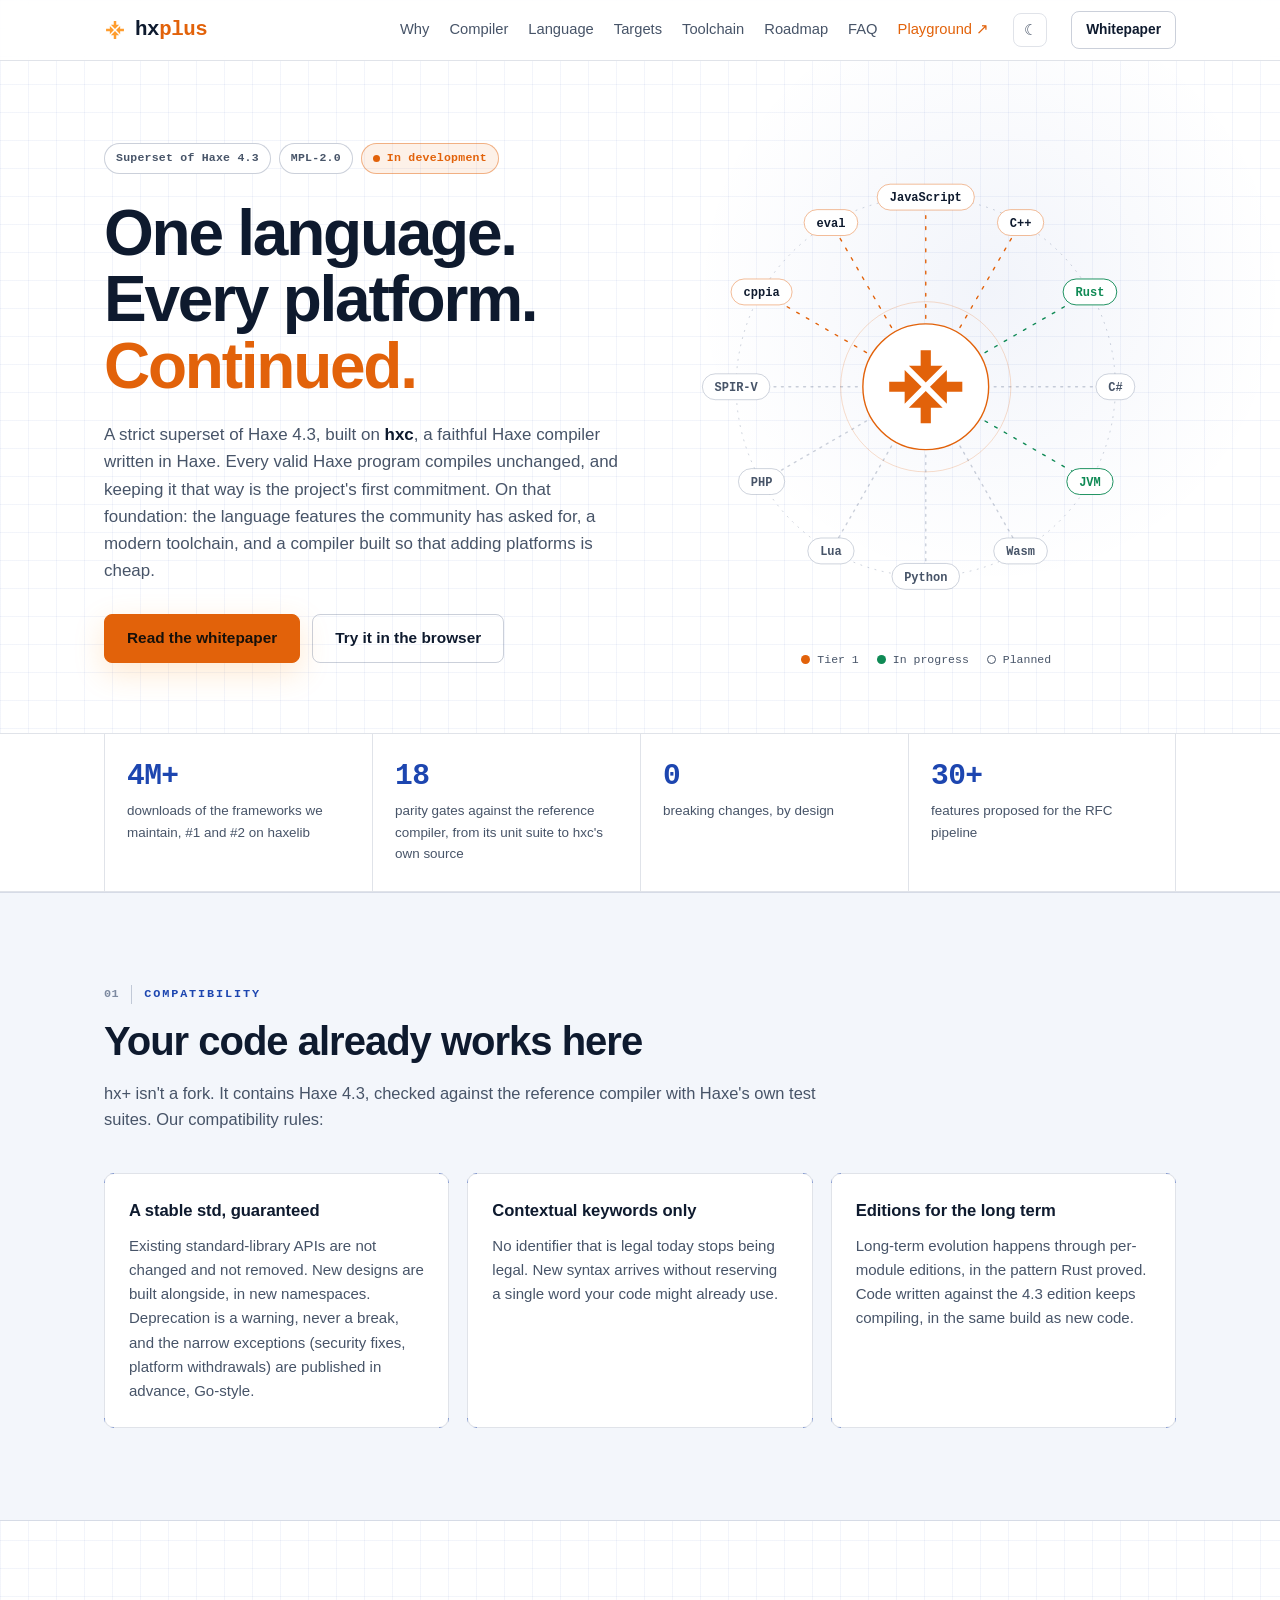
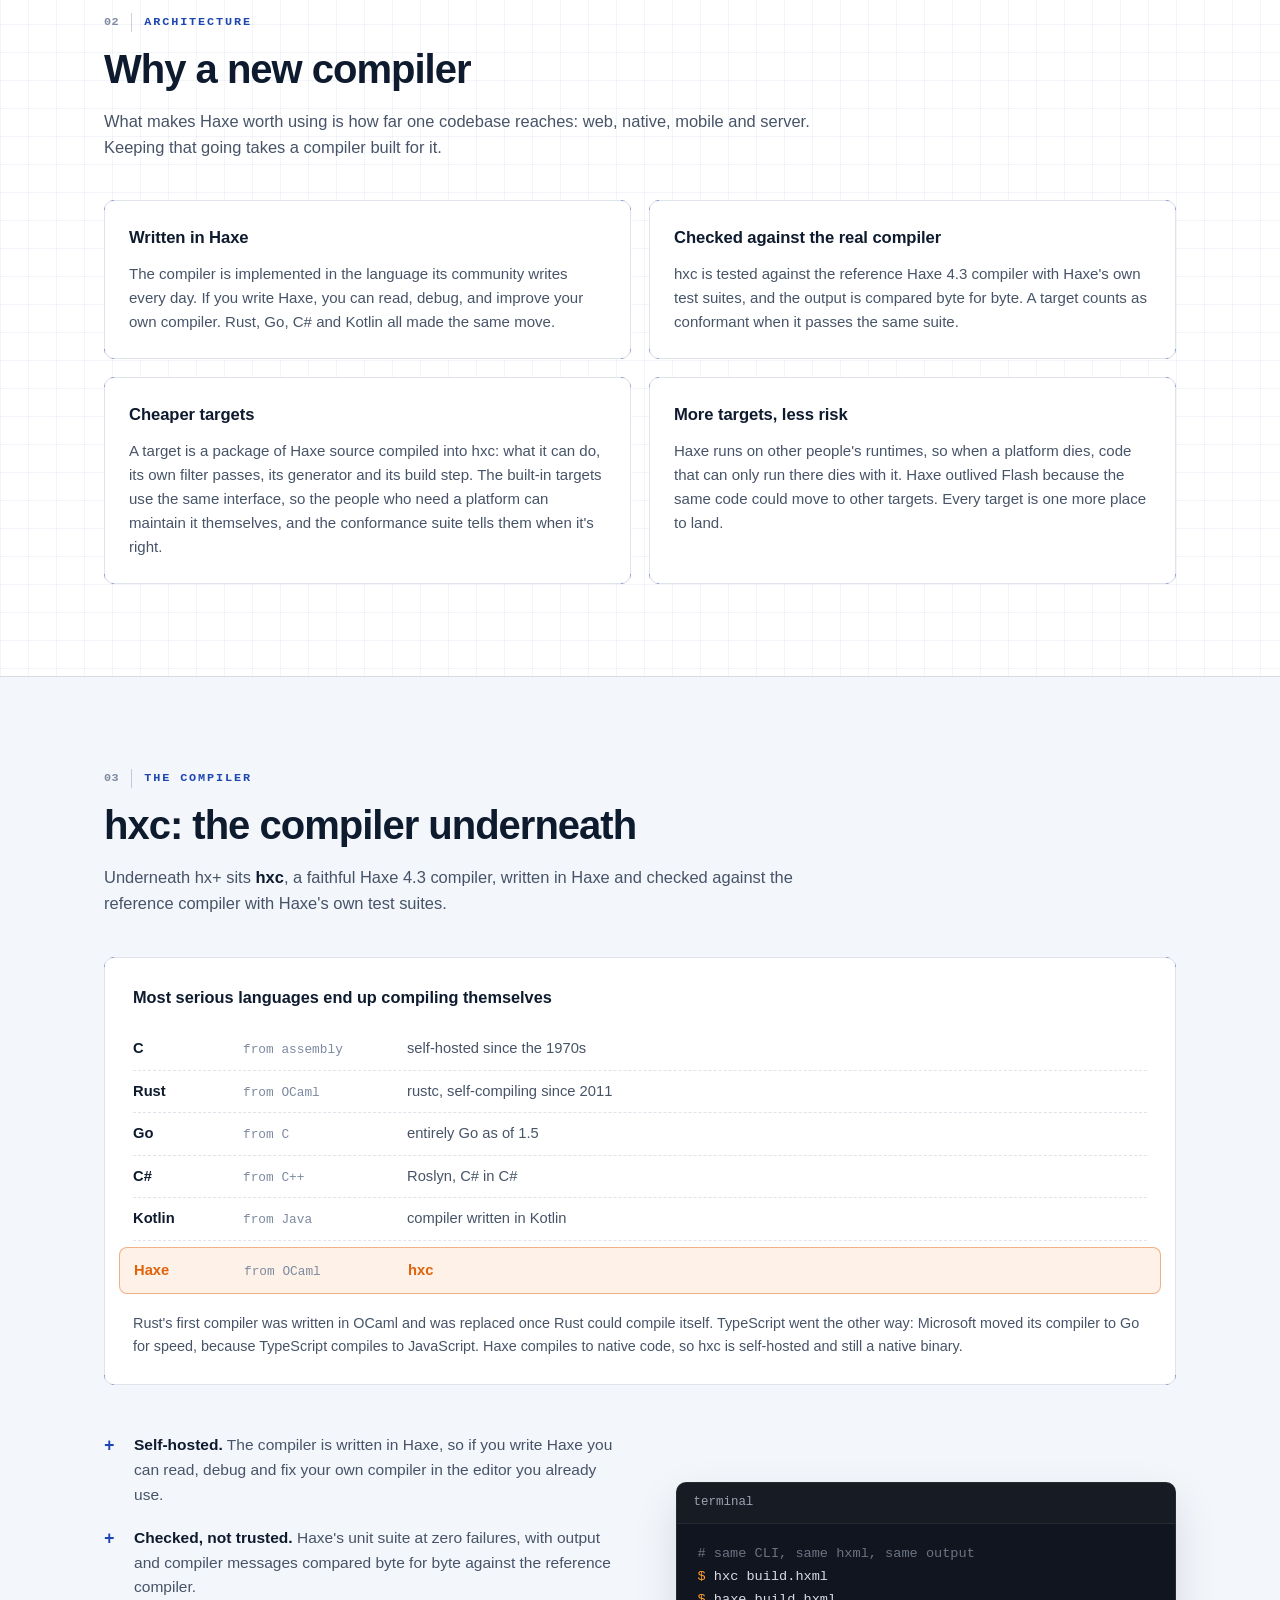
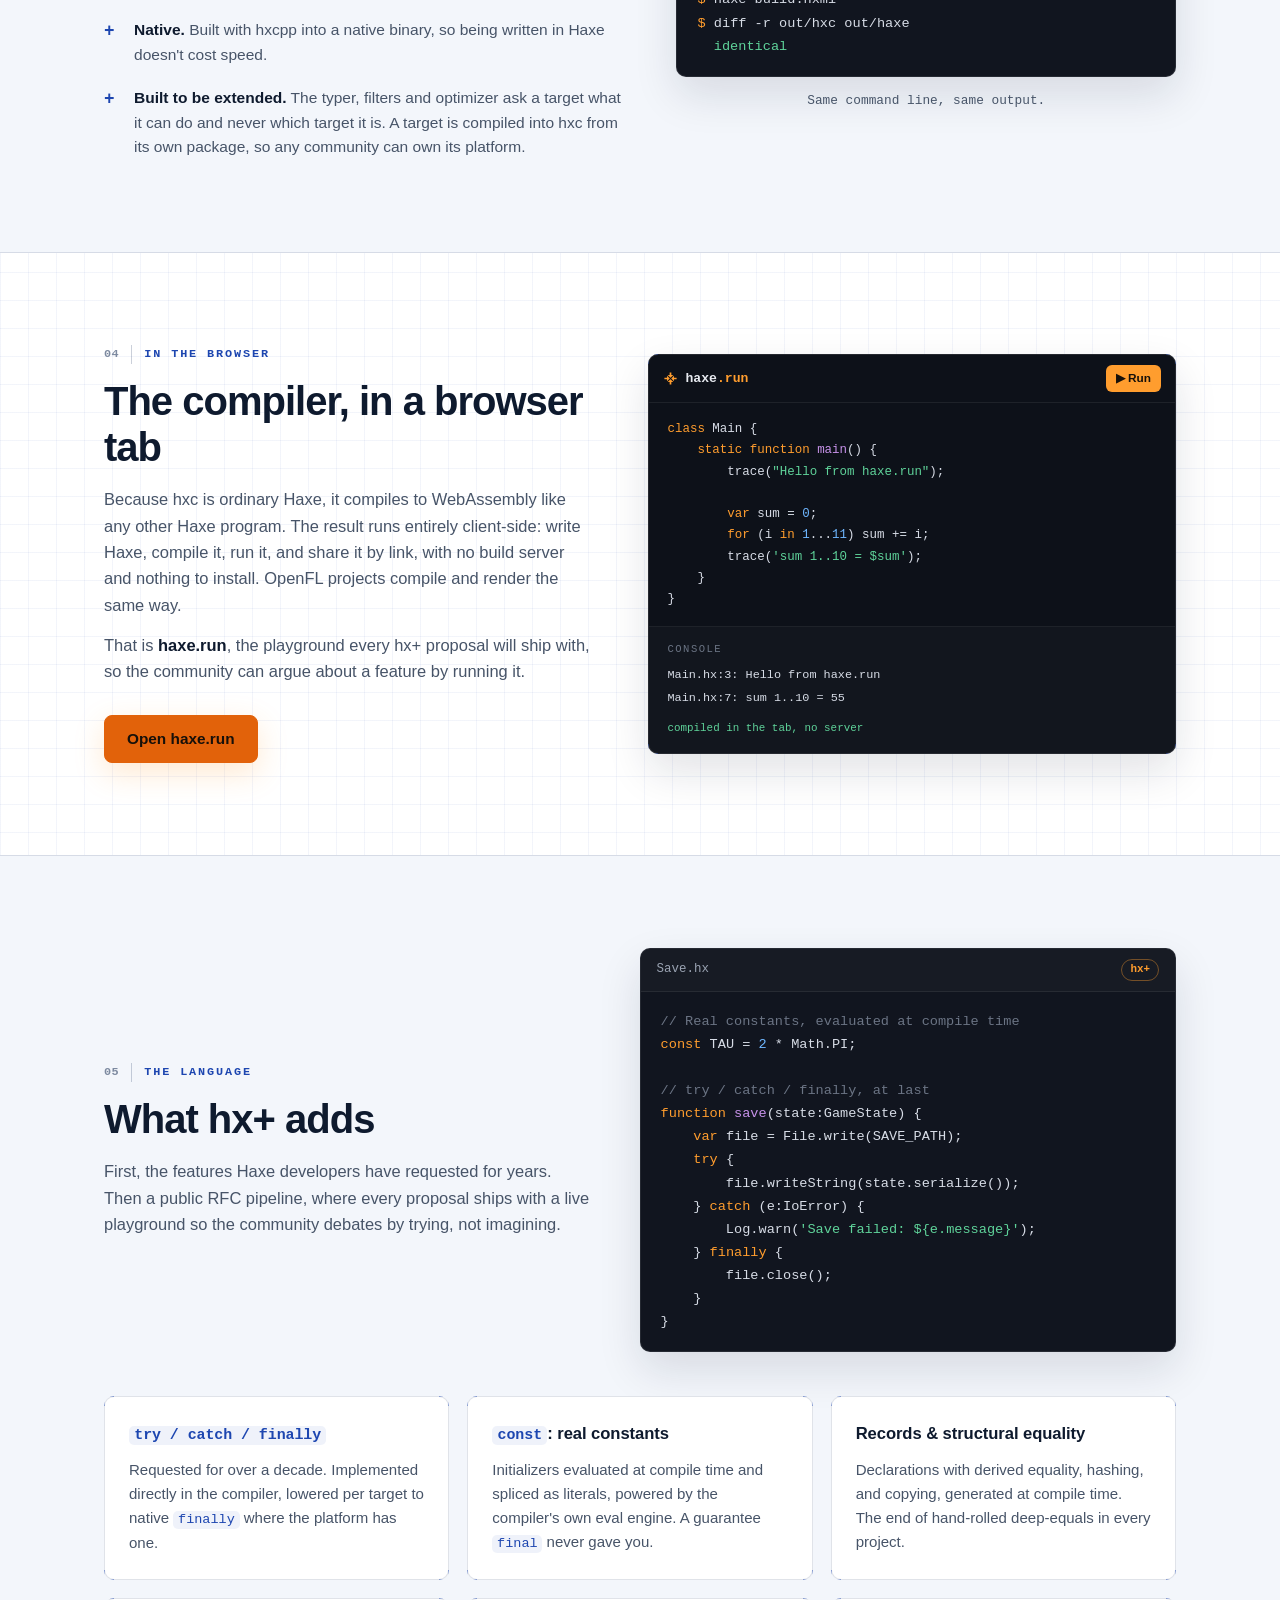
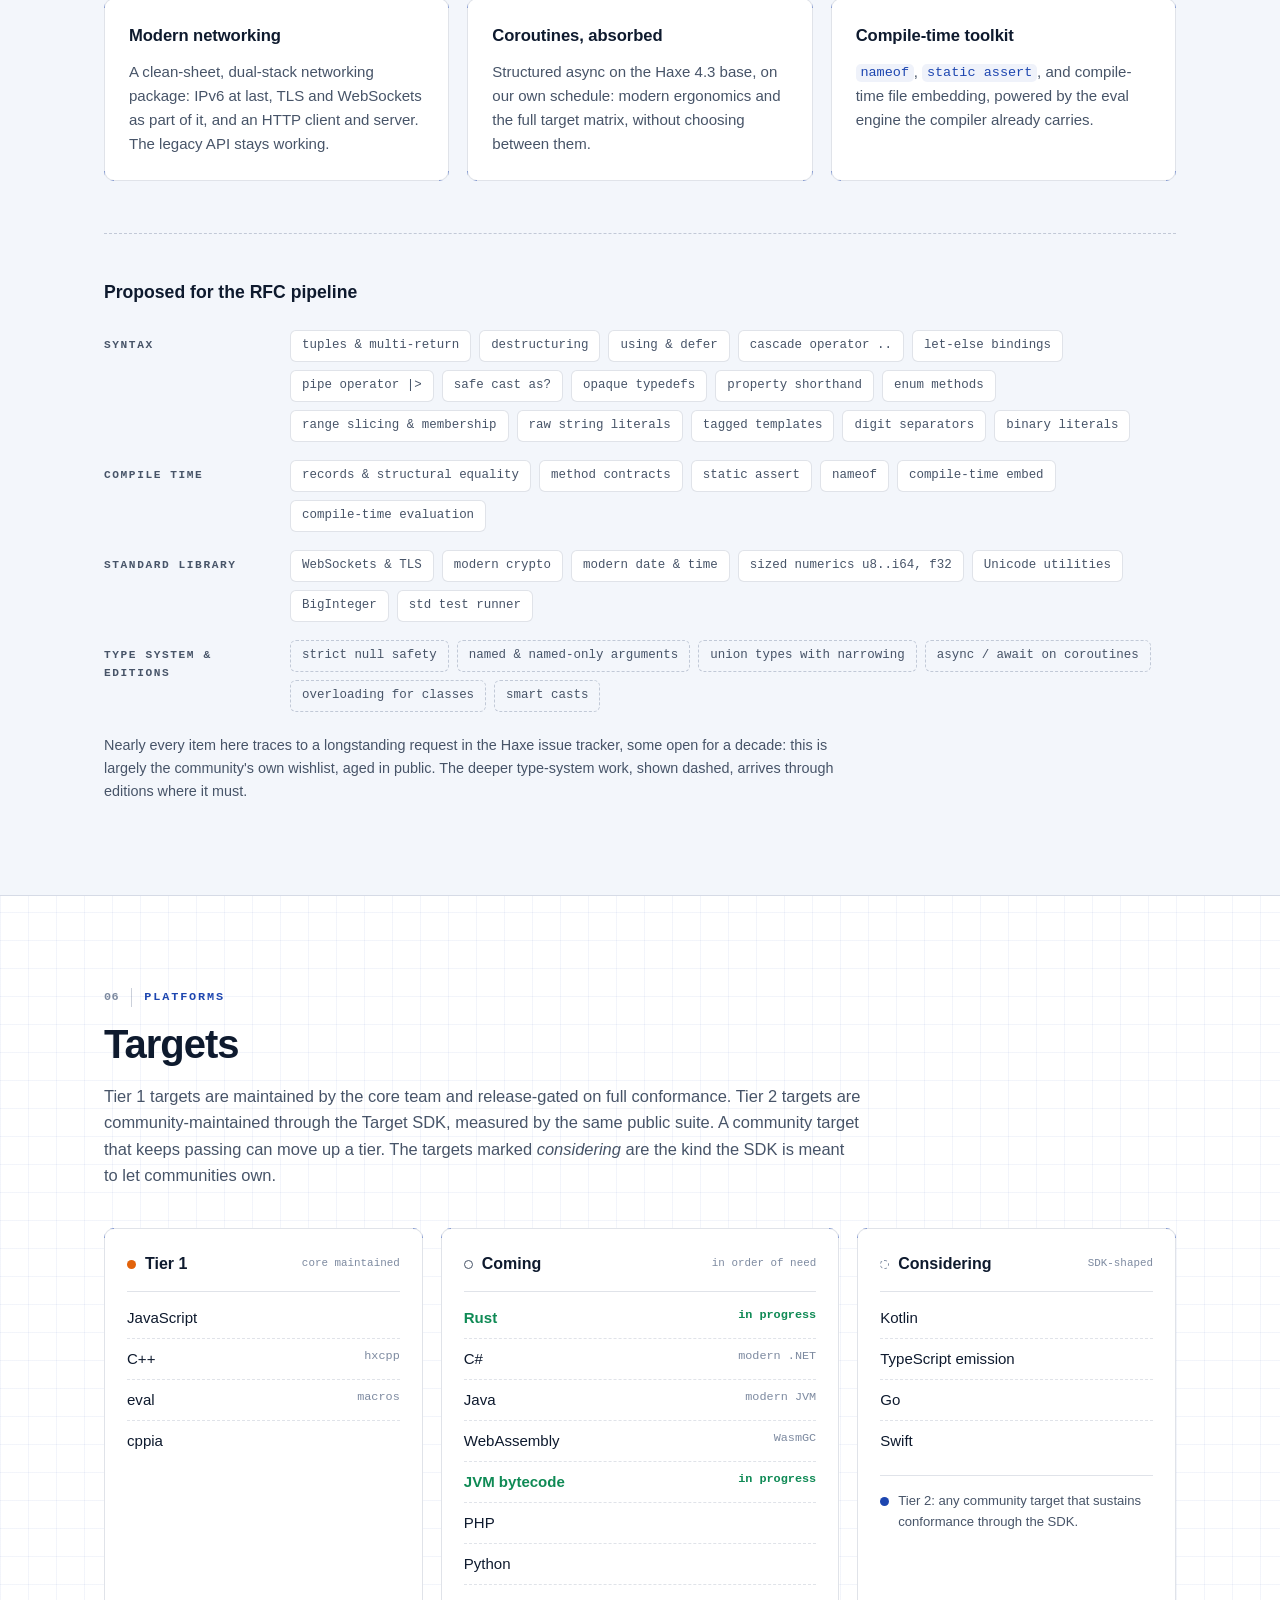
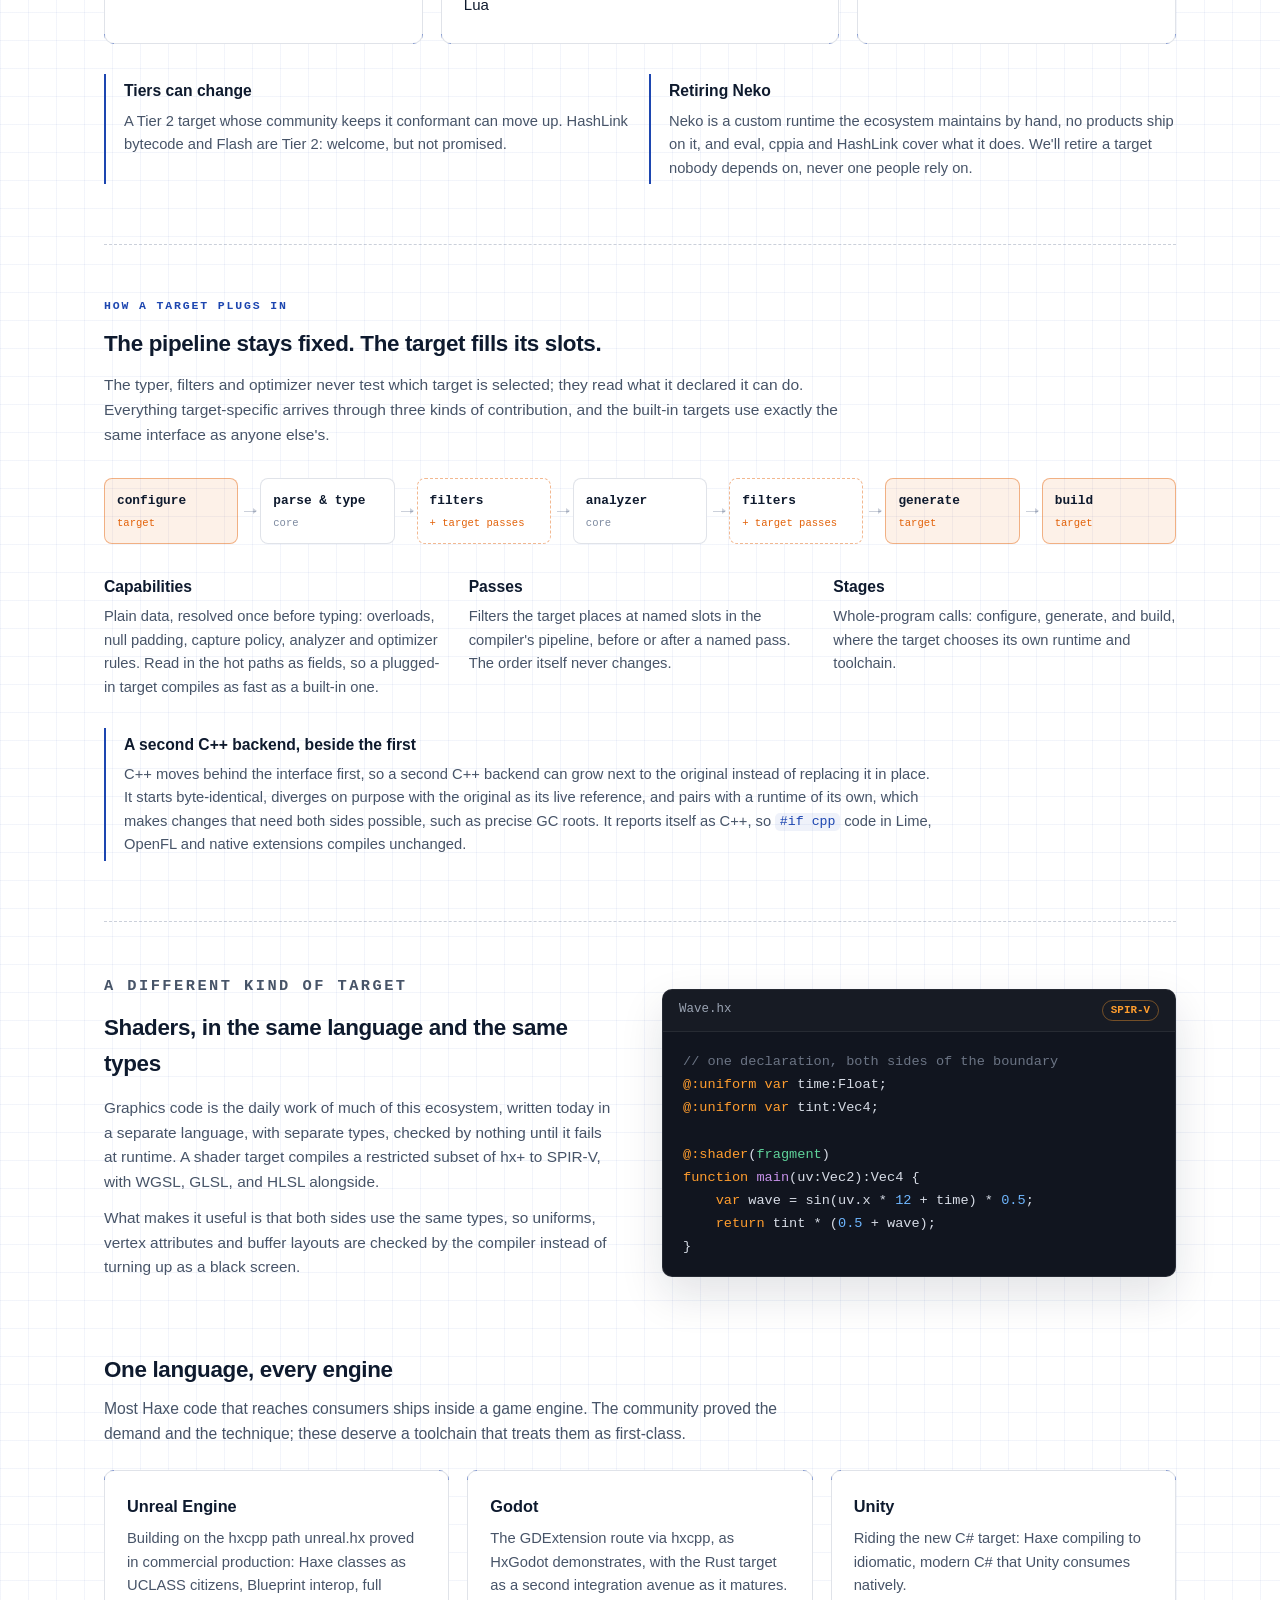
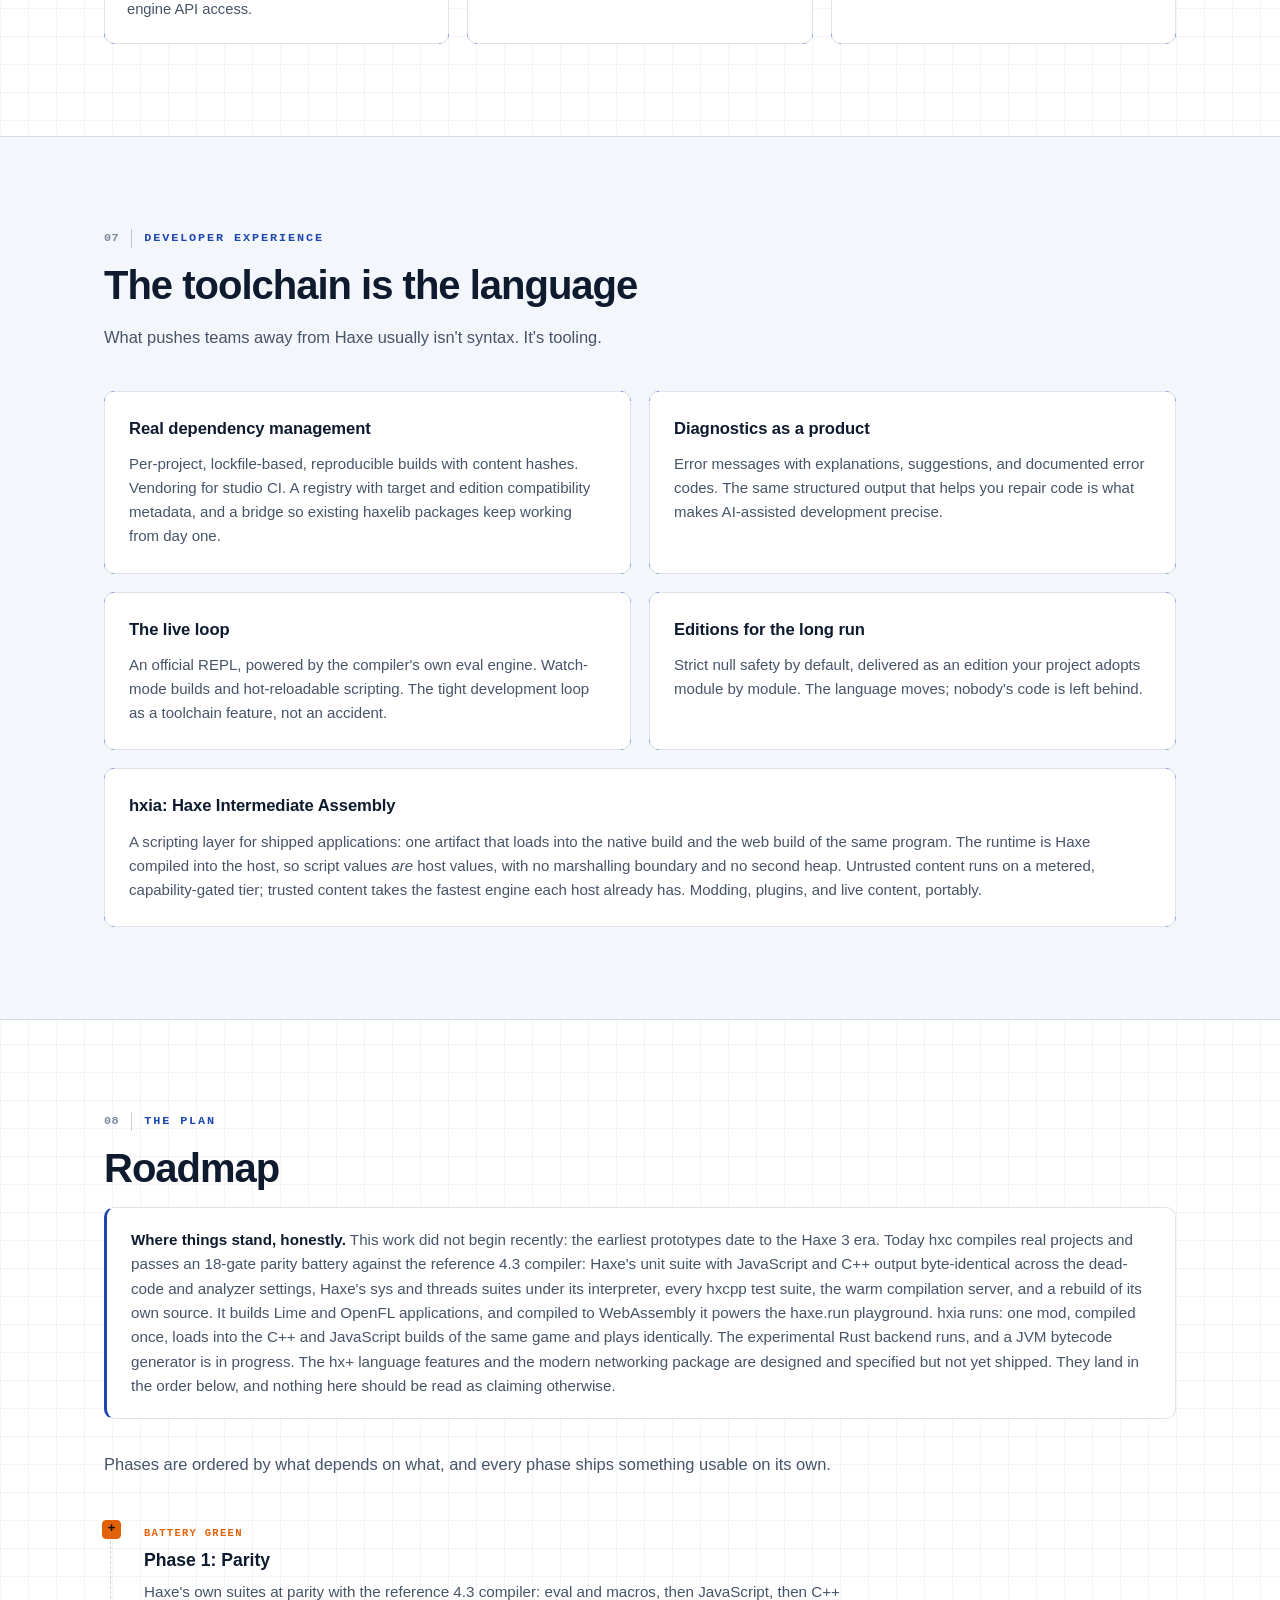
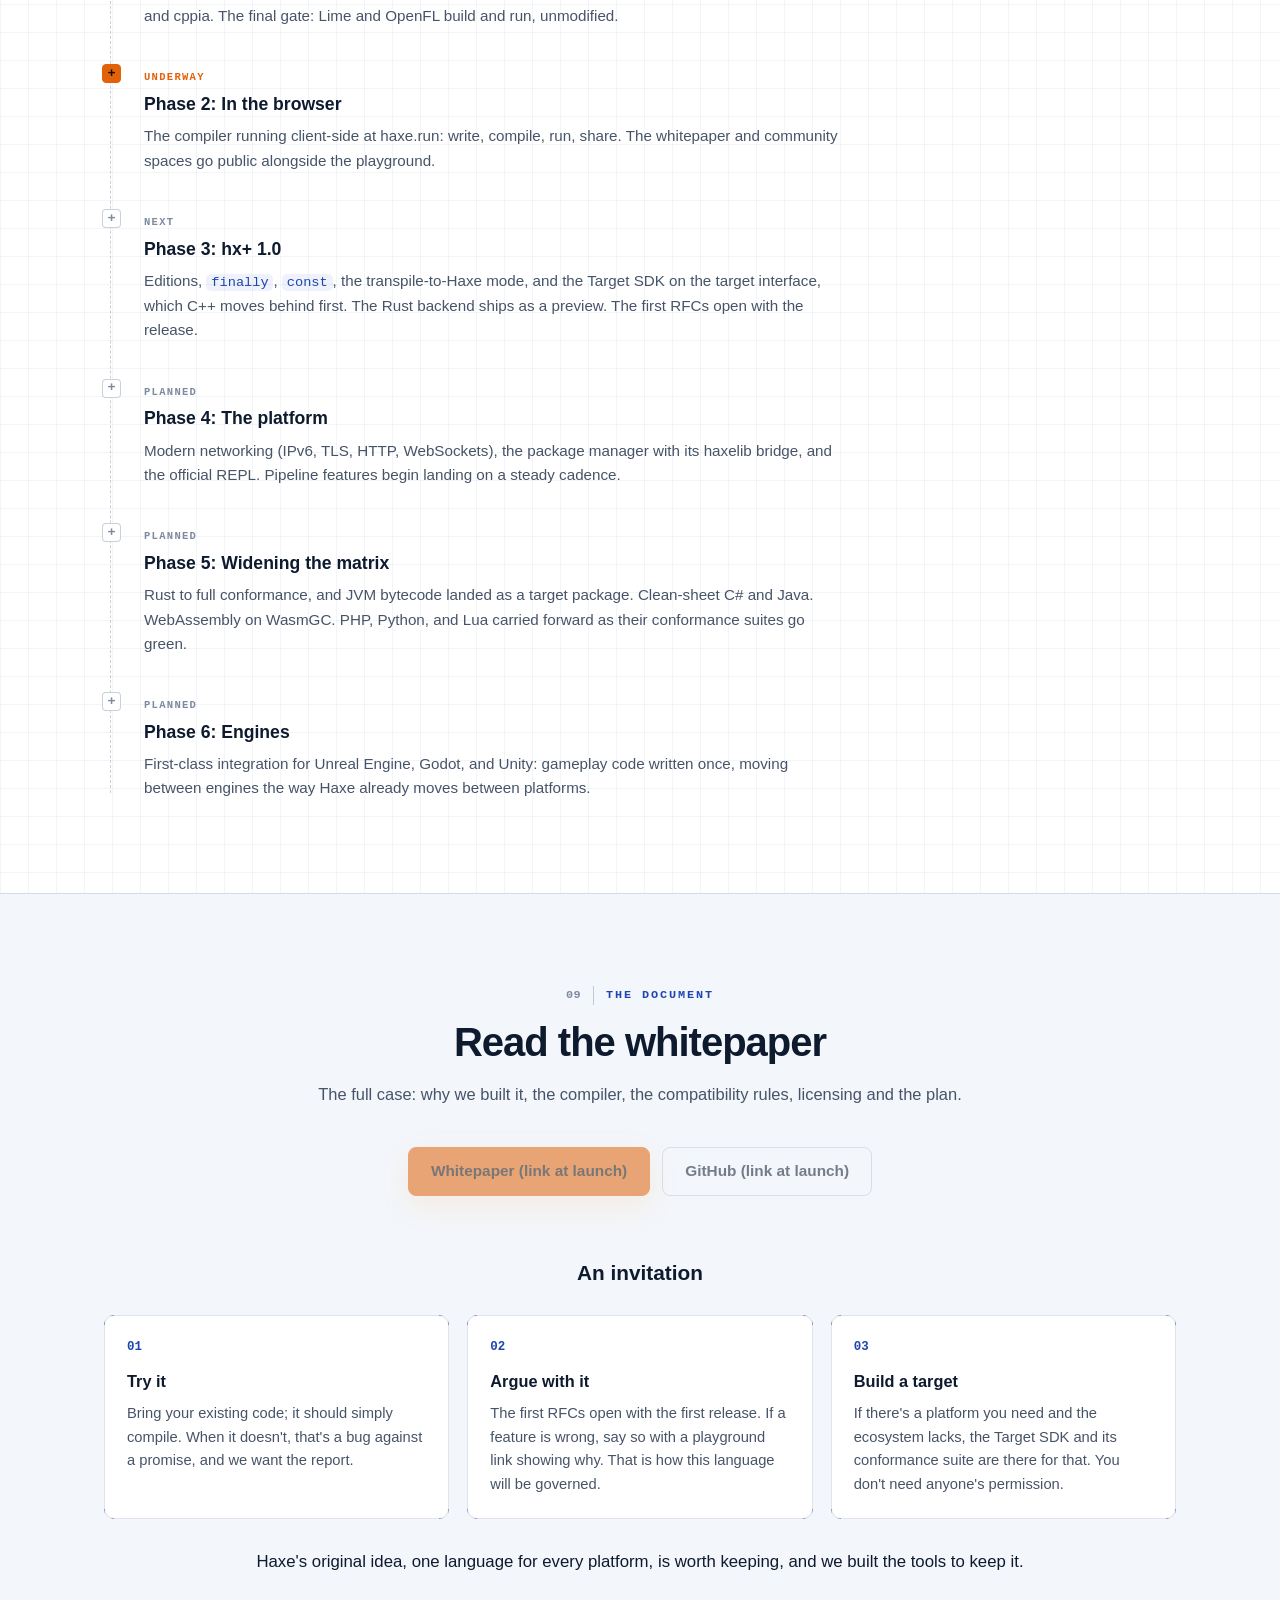
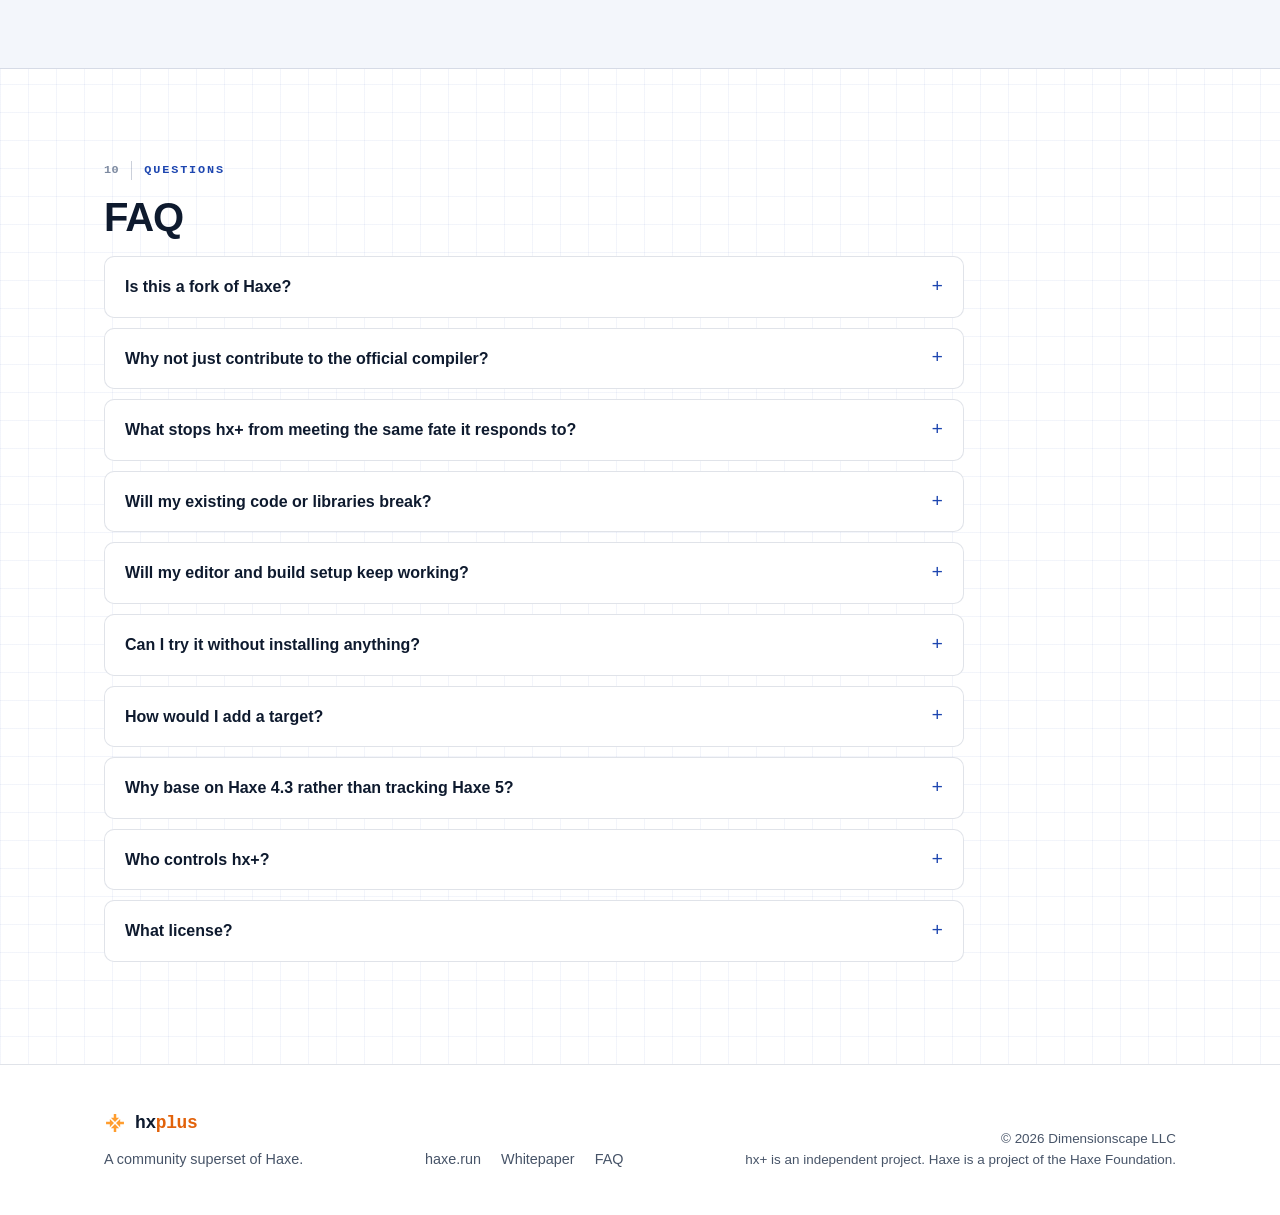
==== index.html @ f993a29a "hx+ site Static site for hxplus.org, published with GitHub Pages. Working files live in _dev/, which" ====
<!DOCTYPE html>
<html lang="en">
<head>
<meta charset="utf-8">
<meta name="viewport" content="width=device-width, initial-scale=1">
<title>hx+ | A community superset of Haxe</title>
<meta name="description" content="hx+ is a strict superset of Haxe 4.3, built on hxc, a compiler written in Haxe itself. One language, every platform, continued.">
<link rel="canonical" href="https://hxplus.org/">

<!-- Social preview -->
<meta property="og:type" content="website">
<meta property="og:site_name" content="hx+">
<meta property="og:title" content="hx+ | A community superset of Haxe">
<meta property="og:description" content="A strict superset of Haxe 4.3, built on hxc, a compiler written in Haxe itself. Your code compiles unchanged. One language, every platform, continued.">
<meta property="og:url" content="https://hxplus.org/">
<meta property="og:image" content="https://hxplus.org/assets/og-image.png">
<meta property="og:image:width" content="1200">
<meta property="og:image:height" content="630">
<meta name="twitter:card" content="summary_large_image">
<meta name="twitter:title" content="hx+ | A community superset of Haxe">
<meta name="twitter:description" content="A strict superset of Haxe 4.3, built on hxc, a compiler written in Haxe itself. Your code compiles unchanged.">
<meta name="twitter:image" content="https://hxplus.org/assets/og-image.png">
<meta name="theme-color" content="#0b0e14">

<link rel="icon" href="assets/favicon.svg" type="image/svg+xml">
<link rel="apple-touch-icon" href="assets/favicon.svg">
<link rel="stylesheet" href="assets/style.css">

<!-- Apply the saved theme before first paint, so light-mode visitors never see a dark flash. -->
<script>
try {
  var t = localStorage.getItem('hxplus-theme');
  if (t !== 'light' && t !== 'dark') t = matchMedia('(prefers-color-scheme: light)').matches ? 'light' : 'dark';
  document.documentElement.setAttribute('data-theme', t);
} catch (e) {}
</script>
</head>
<body>

<a class="skip-link" href="#top">Skip to content</a>

<header class="site-header">
  <div class="container header-inner">
    <a class="brand" href="#top"><img class="logo" src="assets/logo.svg" alt="">hx<span class="plus">plus</span></a>
    <nav class="site-nav" id="siteNav">
      <a href="#why">Why</a>
      <a href="#compiler">Compiler</a>
      <a href="#language">Language</a>
      <a href="#targets">Targets</a>
      <a href="#toolchain">Toolchain</a>
      <a href="#roadmap">Roadmap</a>
      <a href="#faq">FAQ</a>
      <a class="nav-out" href="https://haxe.run">Playground <span aria-hidden="true">&#8599;</span></a>
    </nav>
    <button class="theme-toggle" id="themeToggle" aria-label="Toggle theme"><span class="tt-sun">&#9728;</span><span class="tt-moon">&#9790;</span></button>
    <a class="btn btn-small" href="#whitepaper">Whitepaper</a>
    <button class="nav-toggle" id="navToggle" aria-label="Menu" aria-expanded="false" aria-controls="siteNav">
      <span></span><span></span><span></span>
    </button>
    <noscript><style>.site-nav{display:flex !important;position:static;flex-direction:row;flex-wrap:wrap;background:none;border:none;padding:0;margin-left:auto}.nav-toggle,.theme-toggle{display:none !important}.site-nav a{border:none;padding:0;font-size:.92rem}</style></noscript>
  </div>
</header>

<main id="top">

  <!-- ============ HERO ============ -->
  <section class="hero">
    <div class="container hero-grid">
      <div class="hero-copy">
        <div class="badges">
          <span class="badge">Superset of Haxe 4.3</span>
          <span class="badge">MPL-2.0</span>
          <span class="badge badge-live"><span class="live-dot"></span>In development</span>
        </div>
        <h1>One language.<br>Every platform.<br><span class="accent">Continued.</span></h1>
        <p class="lede">
          A strict superset of Haxe 4.3, built on <strong>hxc</strong>, a faithful Haxe compiler written in Haxe.
          Every valid Haxe program compiles unchanged, and keeping it that way is the project's
          first commitment. On that foundation: the language features the community has asked for,
          a modern toolchain, and a compiler built so that adding platforms is cheap.
        </p>
        <div class="cta-row">
          <a class="btn btn-primary" href="#whitepaper">Read the whitepaper</a>
          <a class="btn btn-ghost" href="https://haxe.run">Try it in the browser</a>
        </div>
      </div>

      <div class="hero-visual">
        <svg class="orbit" viewBox="0 0 540 540" role="img" aria-labelledby="orbitTitle">
          <title id="orbitTitle">One hx+ source compiling to JavaScript, C++, Rust, C#, JVM, WebAssembly, Python, Lua, PHP, SPIR-V shaders, cppia and eval</title>
          <circle class="orbit-ring" cx="270" cy="270" r="205"/>
          <circle class="orbit-ring orbit-ring-inner" cx="270" cy="270" r="92"/>
          <g class="rays">
            <line class="ray ray-t1" style="--i:0" x1="270.0" y1="196.0" x2="270.0" y2="65.0"/>
            <line class="ray ray-t1" style="--i:1" x1="307.0" y1="205.9" x2="372.5" y2="92.5"/>
            <line class="ray ray-go" style="--i:2" x1="334.1" y1="233.0" x2="447.5" y2="167.5"/>
            <line class="ray ray-plan" style="--i:3" x1="344.0" y1="270.0" x2="475.0" y2="270.0"/>
            <line class="ray ray-go" style="--i:4" x1="334.1" y1="307.0" x2="447.5" y2="372.5"/>
            <line class="ray ray-plan" style="--i:5" x1="307.0" y1="334.1" x2="372.5" y2="447.5"/>
            <line class="ray ray-plan" style="--i:6" x1="270.0" y1="344.0" x2="270.0" y2="475.0"/>
            <line class="ray ray-plan" style="--i:7" x1="233.0" y1="334.1" x2="167.5" y2="447.5"/>
            <line class="ray ray-plan" style="--i:8" x1="205.9" y1="307.0" x2="92.5" y2="372.5"/>
            <line class="ray ray-plan" style="--i:9" x1="196.0" y1="270.0" x2="65.0" y2="270.0"/>
            <line class="ray ray-t1" style="--i:10" x1="205.9" y1="233.0" x2="92.5" y2="167.5"/>
            <line class="ray ray-t1" style="--i:11" x1="233.0" y1="205.9" x2="167.5" y2="92.5"/>
          </g>
          <g class="core" transform="translate(270 270)">
            <circle r="68"/>
            <g transform="scale(0.19) translate(-256 -256)">
              <polygon class="core-arm" points="227,48 285,48 285,136 352,136 256,232 160,136 227,136"/>
              <polygon class="core-arm" transform="rotate(90 256 256)" points="227,48 285,48 285,136 352,136 256,232 160,136 227,136"/>
              <polygon class="core-arm" transform="rotate(180 256 256)" points="227,48 285,48 285,136 352,136 256,232 160,136 227,136"/>
              <polygon class="core-arm" transform="rotate(270 256 256)" points="227,48 285,48 285,136 352,136 256,232 160,136 227,136"/>
            </g>
          </g>
          <g class="nodes">
            <g class="node node-t1" transform="translate(270.0 65.0)"><rect x="-52.5" y="-14" width="105" height="28" rx="14"/><text y="4.6">JavaScript</text></g>
            <g class="node node-t1" transform="translate(372.5 92.5)"><rect x="-25" y="-14" width="50" height="28" rx="14"/><text y="4.6">C++</text></g>
            <g class="node node-go" transform="translate(447.5 167.5)"><rect x="-29" y="-14" width="58" height="28" rx="14"/><text y="4.6">Rust</text></g>
            <g class="node node-plan" transform="translate(475.0 270.0)"><rect x="-21" y="-14" width="42" height="28" rx="14"/><text y="4.6">C#</text></g>
            <g class="node node-go" transform="translate(447.5 372.5)"><rect x="-25" y="-14" width="50" height="28" rx="14"/><text y="4.6">JVM</text></g>
            <g class="node node-plan" transform="translate(372.5 447.5)"><rect x="-29" y="-14" width="58" height="28" rx="14"/><text y="4.6">Wasm</text></g>
            <g class="node node-plan" transform="translate(270.0 475.0)"><rect x="-36.5" y="-14" width="73" height="28" rx="14"/><text y="4.6">Python</text></g>
            <g class="node node-plan" transform="translate(167.5 447.5)"><rect x="-25" y="-14" width="50" height="28" rx="14"/><text y="4.6">Lua</text></g>
            <g class="node node-plan" transform="translate(92.5 372.5)"><rect x="-25" y="-14" width="50" height="28" rx="14"/><text y="4.6">PHP</text></g>
            <g class="node node-plan" transform="translate(65.0 270.0)"><rect x="-36.5" y="-14" width="73" height="28" rx="14"/><text y="4.6">SPIR-V</text></g>
            <g class="node node-t1" transform="translate(92.5 167.5)"><rect x="-33" y="-14" width="66" height="28" rx="14"/><text y="4.6">cppia</text></g>
            <g class="node node-t1" transform="translate(167.5 92.5)"><rect x="-29" y="-14" width="58" height="28" rx="14"/><text y="4.6">eval</text></g>
          </g>
        </svg>
        <ul class="orbit-legend" aria-hidden="true">
          <li><span class="key key-t1"></span>Tier 1</li>
          <li><span class="key key-go"></span>In progress</li>
          <li><span class="key key-plan"></span>Planned</li>
        </ul>
      </div>
    </div>
  </section>

  <!-- ============ SPEC STRIP ============ -->
  <section class="spec">
    <div class="container spec-grid">
      <div class="spec-item"><span class="spec-num">4M+</span><span class="spec-label">downloads of the frameworks we maintain, #1 and #2 on haxelib</span></div>
      <div class="spec-item"><span class="spec-num">18</span><span class="spec-label">parity gates against the reference compiler, from its unit suite to hxc&#39;s own source</span></div>
      <div class="spec-item"><span class="spec-num">0</span><span class="spec-label">breaking changes, by design</span></div>
      <div class="spec-item"><span class="spec-num">30+</span><span class="spec-label">features proposed for the RFC pipeline</span></div>
    </div>
  </section>

  <!-- ============ PROMISE ============ -->
  <section class="section section-alt" id="promise">
    <div class="container">
      <p class="eyebrow"><span class="idx">01</span>Compatibility</p>
      <h2>Your code already works here</h2>
      <p class="section-lede">
        hx+ isn't a fork. It contains Haxe 4.3, checked against the reference compiler with Haxe's own test suites. Our compatibility rules:
      </p>
      <div class="cards cards-3">
        <div class="card ticks">
          <h3>A stable std, guaranteed</h3>
          <p>Existing standard-library APIs are not changed and not removed. New designs are built
          alongside, in new namespaces. Deprecation is a warning, never a break, and the narrow
          exceptions (security fixes, platform withdrawals) are published in advance, Go-style.</p>
        </div>
        <div class="card ticks">
          <h3>Contextual keywords only</h3>
          <p>No identifier that is legal today stops being legal. New syntax arrives without
          reserving a single word your code might already use.</p>
        </div>
        <div class="card ticks">
          <h3>Editions for the long term</h3>
          <p>Long-term evolution happens through per-module editions, in the pattern Rust proved.
          Code written against the 4.3 edition keeps compiling, in the same build as new code.</p>
        </div>
      </div>
    </div>
  </section>

  <!-- ============ WHY ============ -->
  <section class="section" id="why">
    <div class="container">
      <p class="eyebrow"><span class="idx">02</span>Architecture</p>
      <h2>Why a new compiler</h2>
      <p class="section-lede">
        What makes Haxe worth using is how far one codebase reaches: web, native, mobile and server. Keeping that going takes a compiler built for it.
      </p>
      <div class="cards cards-2">
        <div class="card ticks">
          <h3>Written in Haxe</h3>
          <p>The compiler is implemented in the language its community writes every day. If you
          write Haxe, you can read, debug, and improve your own compiler. Rust, Go, C# and Kotlin all made the same move.</p>
        </div>
        <div class="card ticks">
          <h3>Checked against the real compiler</h3>
          <p>hxc is tested against the reference Haxe 4.3 compiler with Haxe's own test suites, and the output is compared byte for byte. A target counts as conformant when it passes the same suite.</p>
        </div>
        <div class="card ticks">
          <h3>Cheaper targets</h3>
          <p>A target is a package of Haxe source compiled into hxc: what it can do, its own filter
          passes, its generator and its build step. The built-in targets use the same interface, so the people who need a platform can maintain it themselves, and the conformance suite tells them when it's right.</p>
        </div>
        <div class="card ticks">
          <h3>More targets, less risk</h3>
          <p>Haxe runs on other people's runtimes, so when a platform dies, code that can only run there dies with it. Haxe outlived Flash because the same code could move to other targets. Every target is one more place to land.</p>
        </div>
      </div>
    </div>
  </section>

  <!-- ============ COMPILER ============ -->
  <section class="section section-alt" id="compiler">
    <div class="container">
      <p class="eyebrow"><span class="idx">03</span>The compiler</p>
      <h2>hxc: the compiler underneath</h2>
      <p class="section-lede">
        Underneath hx+ sits <strong>hxc</strong>, a faithful Haxe 4.3 compiler, written in Haxe and checked against the reference compiler with Haxe's own test suites.
      </p>

      <div class="precedent ticks">
        <p class="precedent-title">Most serious languages end up compiling themselves</p>
        <ol class="lineage">
          <li><span class="plang">C</span><span class="pfrom">from assembly</span><span class="pto">self-hosted since the 1970s</span></li>
          <li><span class="plang">Rust</span><span class="pfrom">from OCaml</span><span class="pto">rustc, self-compiling since 2011</span></li>
          <li><span class="plang">Go</span><span class="pfrom">from C</span><span class="pto">entirely Go as of 1.5</span></li>
          <li><span class="plang">C#</span><span class="pfrom">from C++</span><span class="pto">Roslyn, C# in C#</span></li>
          <li><span class="plang">Kotlin</span><span class="pfrom">from Java</span><span class="pto">compiler written in Kotlin</span></li>
          <li class="lineage-now"><span class="plang">Haxe</span><span class="pfrom">from OCaml</span><span class="pto">hxc</span></li>
        </ol>
        <p class="precedent-note">Rust's first compiler was written in OCaml and was replaced once Rust could compile itself. TypeScript went the other way: Microsoft moved its compiler to Go for speed, because TypeScript compiles to JavaScript. Haxe compiles to native code, so hxc is self-hosted and still a native binary.</p>
      </div>

      <div class="compiler-grid">
        <ul class="checklist">
          <li><strong>Self-hosted.</strong> The compiler is written in Haxe, so if you write Haxe you can read, debug and fix your own compiler in the editor you already use.</li>
          <li><strong>Checked, not trusted.</strong> Haxe's unit suite at zero failures, with output and compiler messages compared byte for byte against the reference compiler.</li>
          <li><strong>Native.</strong> Built with hxcpp into a native binary, so being written in Haxe doesn't cost speed.</li>
          <li><strong>Built to be extended.</strong> The typer, filters and optimizer ask a target
          what it can do and never which target it is. A target is compiled into hxc from its own
          package, so any community can own its platform.</li>
        </ul>
        <div>
          <div class="code-window">
            <div class="code-titlebar"><span class="code-filename">terminal</span></div>
<pre><code><span class="c"># same CLI, same hxml, same output</span>
<span class="k">$</span> hxc build.hxml
<span class="k">$</span> haxe build.hxml
<span class="k">$</span> diff -r out/hxc out/haxe
<span class="s">  identical</span></code></pre>
          </div>
          <p class="code-caption">Same command line, same output.</p>
        </div>
      </div>
    </div>
  </section>

  <!-- ============ BROWSER ============ -->
  <section class="section browser-band" id="browser">
    <div class="container browser-grid">
      <div>
        <p class="eyebrow"><span class="idx">04</span>In the browser</p>
        <h2>The compiler, in a browser tab</h2>
        <p class="section-lede">
          Because hxc is ordinary Haxe, it compiles to WebAssembly like any other Haxe program.
          The result runs entirely client-side: write Haxe, compile it, run it, and share it by
          link, with no build server and nothing to install. OpenFL projects compile and render the
          same way.
        </p>
        <p class="section-lede section-lede-tight">
          That is <strong>haxe.run</strong>, the playground every hx+ proposal will ship with, so the
          community can argue about a feature by running it.
        </p>
        <div class="cta-row">
          <a class="btn btn-primary" href="https://haxe.run">Open haxe.run</a>
        </div>
      </div>

      <div class="playground-mock ticks" aria-hidden="true">
        <div class="pm-bar">
          <span class="pm-brand"><img src="assets/logo.svg" alt=""><span>haxe<span class="plus">.run</span></span></span>
          <span class="pm-run">&#9654; Run</span>
        </div>
        <div class="pm-body">
<pre class="pm-code"><code><span class="k">class</span> Main {
    <span class="k">static function</span> <span class="f">main</span>() {
        trace(<span class="s">"Hello from haxe.run"</span>);

        <span class="k">var</span> sum = <span class="n">0</span>;
        <span class="k">for</span> (i <span class="k">in</span> <span class="n">1</span>...<span class="n">11</span>) sum += i;
        trace(<span class="s">'sum 1..10 = $sum'</span>);
    }
}</code></pre>
          <div class="pm-out">
            <span class="pm-out-head">Console</span>
            <span class="pm-line">Main.hx:3: Hello from haxe.run</span>
            <span class="pm-line">Main.hx:7: sum 1..10 = 55</span>
            <span class="pm-meta">compiled in the tab, no server</span>
          </div>
        </div>
      </div>
    </div>
  </section>

  <!-- ============ LANGUAGE ============ -->
  <section class="section section-alt" id="language">
    <div class="container">
      <div class="language-intro">
        <div>
          <p class="eyebrow"><span class="idx">05</span>The language</p>
          <h2>What hx+ adds</h2>
          <p class="section-lede">
          First, the features Haxe developers have requested for years. Then a public RFC pipeline,
          where every proposal ships with a live playground so the community debates by trying, not imagining.
          </p>
        </div>
        <div class="code-window">
          <div class="code-titlebar"><span class="code-filename">Save.hx</span><span class="code-tag">hx+</span></div>
<pre><code><span class="c">// Real constants, evaluated at compile time</span>
<span class="k">const</span> TAU = <span class="n">2</span> * Math.PI;

<span class="c">// try / catch / finally, at last</span>
<span class="k">function</span> <span class="f">save</span>(state:GameState) {
    <span class="k">var</span> file = File.write(SAVE_PATH);
    <span class="k">try</span> {
        file.writeString(state.serialize());
    } <span class="k">catch</span> (e:IoError) {
        Log.warn(<span class="s">'Save failed: ${e.message}'</span>);
    } <span class="k">finally</span> {
        file.close();
    }
}</code></pre>
        </div>
      </div>

      <div class="cards cards-3">
        <div class="card ticks">
          <h3><code>try / catch / finally</code></h3>
          <p>Requested for over a decade. Implemented directly in the compiler, lowered per target
          to native <code>finally</code> where the platform has one.</p>
        </div>
        <div class="card ticks">
          <h3><code>const</code>: real constants</h3>
          <p>Initializers evaluated at compile time and spliced as literals, powered by the
          compiler's own eval engine. A guarantee <code>final</code> never gave you.</p>
        </div>
        <div class="card ticks">
          <h3>Records &amp; structural equality</h3>
          <p>Declarations with derived equality, hashing, and copying, generated at compile time.
          The end of hand-rolled deep-equals in every project.</p>
        </div>
        <div class="card ticks">
          <h3>Modern networking</h3>
          <p>A clean-sheet, dual-stack networking package: IPv6 at last, TLS and WebSockets as
          part of it, and an HTTP client and server. The legacy API stays working.</p>
        </div>
        <div class="card ticks">
          <h3>Coroutines, absorbed</h3>
          <p>Structured async on the Haxe 4.3 base, on our own schedule: modern ergonomics and the
          full target matrix, without choosing between them.</p>
        </div>
        <div class="card ticks">
          <h3>Compile-time toolkit</h3>
          <p><code>nameof</code>, <code>static assert</code>, and compile-time file embedding,
          powered by the eval engine the compiler already carries.</p>
        </div>
      </div>

      <div class="pipeline">
        <h3 class="pipeline-title">Proposed for the RFC pipeline</h3>

        <div class="chip-group">
          <span class="chip-label">Syntax</span>
          <div class="chips">
            <span class="chip">tuples &amp; multi-return</span>
            <span class="chip">destructuring</span>
            <span class="chip">using &amp; defer</span>
            <span class="chip">cascade operator ..</span>
            <span class="chip">let-else bindings</span>
            <span class="chip">pipe operator |&gt;</span>
            <span class="chip">safe cast as?</span>
            <span class="chip">opaque typedefs</span>
            <span class="chip">property shorthand</span>
            <span class="chip">enum methods</span>
            <span class="chip">range slicing &amp; membership</span>
            <span class="chip">raw string literals</span>
            <span class="chip">tagged templates</span>
            <span class="chip">digit separators</span>
            <span class="chip">binary literals</span>
          </div>
        </div>

        <div class="chip-group">
          <span class="chip-label">Compile time</span>
          <div class="chips">
            <span class="chip">records &amp; structural equality</span>
            <span class="chip">method contracts</span>
            <span class="chip">static assert</span>
            <span class="chip">nameof</span>
            <span class="chip">compile-time embed</span>
            <span class="chip">compile-time evaluation</span>
          </div>
        </div>

        <div class="chip-group">
          <span class="chip-label">Standard library</span>
          <div class="chips">
            <span class="chip">WebSockets &amp; TLS</span>
            <span class="chip">modern crypto</span>
            <span class="chip">modern date &amp; time</span>
            <span class="chip">sized numerics u8..i64, f32</span>
            <span class="chip">Unicode utilities</span>
            <span class="chip">BigInteger</span>
            <span class="chip">std test runner</span>
          </div>
        </div>

        <div class="chip-group">
          <span class="chip-label">Type system &amp; editions</span>
          <div class="chips">
            <span class="chip chip-deep">strict null safety</span>
            <span class="chip chip-deep">named &amp; named-only arguments</span>
            <span class="chip chip-deep">union types with narrowing</span>
            <span class="chip chip-deep">async / await on coroutines</span>
            <span class="chip chip-deep">overloading for classes</span>
            <span class="chip chip-deep">smart casts</span>
          </div>
        </div>

        <p class="pipeline-note">Nearly every item here traces to a longstanding request in the Haxe issue tracker, some open for a decade: this is largely the community's own wishlist, aged in public.
        The deeper type-system work, shown dashed, arrives through editions where it must.</p>
      </div>
    </div>
  </section>

  <!-- ============ TARGETS ============ -->
  <section class="section" id="targets">
    <div class="container">
      <p class="eyebrow"><span class="idx">06</span>Platforms</p>
      <h2>Targets</h2>
      <p class="section-lede">
        Tier 1 targets are maintained by the core team and release-gated on full conformance.
        Tier 2 targets are community-maintained through the Target SDK, measured by the same public suite.
        A community target that keeps passing can move up a tier. The targets marked <em>considering</em> are the kind the SDK is meant to let communities own.
      </p>

      <div class="board">
        <div class="board-col ticks">
          <p class="board-head"><span class="key key-t1"></span>Tier 1<span class="board-sub">core maintained</span></p>
          <ul>
            <li>JavaScript</li>
            <li>C++ <span class="aside">hxcpp</span></li>
            <li>eval <span class="aside">macros</span></li>
            <li>cppia</li>
          </ul>
        </div>
        <div class="board-col ticks">
          <p class="board-head"><span class="key key-plan"></span>Coming<span class="board-sub">in order of need</span></p>
          <ul>
            <li class="going">Rust <span class="aside">in progress</span></li>
            <li>C# <span class="aside">modern .NET</span></li>
            <li>Java <span class="aside">modern JVM</span></li>
            <li>WebAssembly <span class="aside">WasmGC</span></li>
            <li class="going">JVM bytecode <span class="aside">in progress</span></li>
            <li>PHP</li>
            <li>Python</li>
            <li>Lua</li>
          </ul>
        </div>
        <div class="board-col ticks">
          <p class="board-head"><span class="key key-cons"></span>Considering<span class="board-sub">SDK-shaped</span></p>
          <ul>
            <li>Kotlin</li>
            <li>TypeScript emission</li>
            <li>Go</li>
            <li>Swift</li>
          </ul>
          <p class="board-foot"><span class="key key-t2"></span>Tier 2: any community target that sustains conformance through the SDK.</p>
        </div>
      </div>

      <div class="notes-grid">
        <div class="note-card">
          <h4>Tiers can change</h4>
          <p>A Tier 2 target whose community keeps it conformant can move up. HashLink bytecode and Flash are Tier 2: welcome, but not promised.</p>
        </div>
        <div class="note-card">
          <h4>Retiring Neko</h4>
          <p>Neko is a custom runtime the ecosystem maintains by hand, no products ship on it, and eval, cppia and HashLink cover what it does. We'll retire a target nobody depends on, never one people rely on.</p>
        </div>
      </div>

      <div class="plug">
        <p class="shader-kicker">How a target plugs in</p>
        <h3 class="plug-title">The pipeline stays fixed. The target fills its slots.</h3>
        <p class="plug-lede">The typer, filters and optimizer never test which target is selected; they
        read what it declared it can do. Everything target-specific arrives through three kinds of
        contribution, and the built-in targets use exactly the same interface as anyone else's.</p>

        <ol class="flow" aria-label="Compilation pipeline">
          <li class="flow-target"><span class="flow-name">configure</span><span class="flow-who">target</span></li>
          <li><span class="flow-name">parse &amp; type</span><span class="flow-who">core</span></li>
          <li class="flow-mixed"><span class="flow-name">filters</span><span class="flow-who">+ target passes</span></li>
          <li><span class="flow-name">analyzer</span><span class="flow-who">core</span></li>
          <li class="flow-mixed"><span class="flow-name">filters</span><span class="flow-who">+ target passes</span></li>
          <li class="flow-target"><span class="flow-name">generate</span><span class="flow-who">target</span></li>
          <li class="flow-target"><span class="flow-name">build</span><span class="flow-who">target</span></li>
        </ol>

        <div class="plug-grid">
          <div class="plug-item">
            <h4>Capabilities</h4>
            <p>Plain data, resolved once before typing: overloads, null padding, capture policy,
            analyzer and optimizer rules. Read in the hot paths as fields, so a plugged-in target
            compiles as fast as a built-in one.</p>
          </div>
          <div class="plug-item">
            <h4>Passes</h4>
            <p>Filters the target places at named slots in the compiler's pipeline, before or after a
            named pass. The order itself never changes.</p>
          </div>
          <div class="plug-item">
            <h4>Stages</h4>
            <p>Whole-program calls: configure, generate, and build, where the target chooses its own
            runtime and toolchain.</p>
          </div>
        </div>

        <div class="note-card plug-note">
          <h4>A second C++ backend, beside the first</h4>
          <p>C++ moves behind the interface first, so a second C++ backend can grow next to the
          original instead of replacing it in place. It starts byte-identical, diverges on purpose with
          the original as its live reference, and pairs with a runtime of its own, which makes changes
          that need both sides possible, such as precise GC roots. It reports itself as C++, so
          <code>#if cpp</code> code in Lime, OpenFL and native extensions compiles unchanged.</p>
        </div>
      </div>

      <div class="shader-block">
        <div class="shader-copy">
          <p class="shader-kicker">A different kind of target</p>
          <h3>Shaders, in the same language and the same types</h3>
          <p>Graphics code is the daily work of much of this ecosystem, written today in a separate
          language, with separate types, checked by nothing until it fails at runtime. A shader target
          compiles a restricted subset of hx+ to SPIR-V, with WGSL, GLSL, and HLSL alongside.</p>
          <p>What makes it useful is that both sides use the same types, so uniforms, vertex attributes and buffer layouts are checked by the compiler instead of turning up as a black screen.</p>
        </div>
        <div class="code-window">
          <div class="code-titlebar"><span class="code-filename">Wave.hx</span><span class="code-tag">SPIR-V</span></div>
<pre><code><span class="c">// one declaration, both sides of the boundary</span>
<span class="k">@:uniform</span> <span class="k">var</span> time:Float;
<span class="k">@:uniform</span> <span class="k">var</span> tint:Vec4;

<span class="k">@:shader</span>(<span class="s">fragment</span>)
<span class="k">function</span> <span class="f">main</span>(uv:Vec2):Vec4 {
    <span class="k">var</span> wave = sin(uv.x * <span class="n">12</span> + time) * <span class="n">0.5</span>;
    <span class="k">return</span> tint * (<span class="n">0.5</span> + wave);
}</code></pre>
        </div>
      </div>

      <div class="engines">
        <p class="engines-title">One language, every engine</p>
        <p class="engines-lede">Most Haxe code that reaches consumers ships inside a game engine. The
        community proved the demand and the technique; these deserve a toolchain that treats them as
        first-class.</p>
        <div class="engine-grid">
          <div class="engine ticks">
            <h4>Unreal Engine</h4>
            <p>Building on the hxcpp path unreal.hx proved in commercial production: Haxe classes as
            UCLASS citizens, Blueprint interop, full engine API access.</p>
          </div>
          <div class="engine ticks">
            <h4>Godot</h4>
            <p>The GDExtension route via hxcpp, as HxGodot demonstrates, with the Rust target as a second
            integration avenue as it matures.</p>
          </div>
          <div class="engine ticks">
            <h4>Unity</h4>
            <p>Riding the new C# target: Haxe compiling to idiomatic, modern C# that Unity consumes
            natively.</p>
          </div>
        </div>
      </div>
    </div>
  </section>

  <!-- ============ TOOLCHAIN ============ -->
  <section class="section section-alt" id="toolchain">
    <div class="container">
      <p class="eyebrow"><span class="idx">07</span>Developer experience</p>
      <h2>The toolchain is the language</h2>
      <p class="section-lede">What pushes teams away from Haxe usually isn't syntax. It's tooling.</p>
      <div class="cards cards-2">
        <div class="card ticks">
          <h3>Real dependency management</h3>
          <p>Per-project, lockfile-based, reproducible builds with content hashes. Vendoring for
          studio CI. A registry with target and edition compatibility metadata, and a bridge so
          existing haxelib packages keep working from day one.</p>
        </div>
        <div class="card ticks">
          <h3>Diagnostics as a product</h3>
          <p>Error messages with explanations, suggestions, and documented error codes. The same
          structured output that helps you repair code is what makes AI-assisted development precise.</p>
        </div>
        <div class="card ticks">
          <h3>The live loop</h3>
          <p>An official REPL, powered by the compiler's own eval engine. Watch-mode builds and
          hot-reloadable scripting. The tight development loop as a toolchain feature, not an accident.</p>
        </div>
        <div class="card ticks">
          <h3>Editions for the long run</h3>
          <p>Strict null safety by default, delivered as an edition your project adopts module by
          module. The language moves; nobody's code is left behind.</p>
        </div>
        <div class="card ticks card-wide">
          <h3>hxia: Haxe Intermediate Assembly</h3>
          <p>A scripting layer for shipped applications: one artifact that loads into the native
          build and the web build of the same program. The runtime is Haxe compiled into the host,
          so script values <em>are</em> host values, with no marshalling boundary and no second heap.
          Untrusted content runs on a metered, capability-gated tier; trusted content takes the
          fastest engine each host already has. Modding, plugins, and live content, portably.</p>
        </div>
      </div>
    </div>
  </section>

  <!-- ============ ROADMAP ============ -->
  <section class="section" id="roadmap">
    <div class="container">
      <p class="eyebrow"><span class="idx">08</span>The plan</p>
      <h2>Roadmap</h2>
      <div class="status-box">
        <p><strong>Where things stand, honestly.</strong> This work did not begin recently: the earliest
        prototypes date to the Haxe 3 era. Today hxc compiles real projects and passes an 18-gate parity
        battery against the reference 4.3 compiler: Haxe's unit suite with JavaScript and C++ output
        byte-identical across the dead-code and analyzer settings, Haxe's sys and threads suites under its interpreter, every hxcpp test suite, the warm compilation server, and a rebuild of its
        own source. It builds Lime and OpenFL applications, and compiled to WebAssembly it powers the
        haxe.run playground. hxia runs: one mod, compiled once, loads into the C++ and JavaScript builds of
        the same game and plays identically. The experimental Rust backend runs, and a JVM bytecode
        generator is in progress. The hx+ language features and the modern networking package are designed
        and specified but not yet shipped. They land in the order below, and nothing here should be read as
        claiming otherwise.</p>
      </div>
      <p class="section-lede">Phases are ordered by what depends on what, and every phase ships something usable on its own.</p>
      <ol class="timeline">
        <li class="is-active">
          <span class="phase-state">Battery green</span>
          <h3>Phase 1: Parity</h3>
          <p>Haxe's own suites at parity with the reference 4.3 compiler: eval and macros, then JavaScript,
          then C++ and cppia. The final gate: Lime and OpenFL build and run, unmodified.</p>
        </li>
        <li class="is-active">
          <span class="phase-state">Underway</span>
          <h3>Phase 2: In the browser</h3>
          <p>The compiler running client-side at haxe.run: write, compile, run, share. The whitepaper and community spaces go public alongside the playground.</p>
        </li>
        <li>
          <span class="phase-state">Next</span>
          <h3>Phase 3: hx+ 1.0</h3>
          <p>Editions, <code>finally</code>, <code>const</code>, the transpile-to-Haxe mode, and
          the Target SDK on the target interface, which C++ moves behind first. The Rust backend ships as a
          preview. The first RFCs open with the release.</p>
        </li>
        <li>
          <span class="phase-state">Planned</span>
          <h3>Phase 4: The platform</h3>
          <p>Modern networking (IPv6, TLS, HTTP, WebSockets), the package manager with its haxelib
          bridge, and the official REPL. Pipeline features begin landing on a steady cadence.</p>
        </li>
        <li>
          <span class="phase-state">Planned</span>
          <h3>Phase 5: Widening the matrix</h3>
          <p>Rust to full conformance, and JVM bytecode landed as a target package. Clean-sheet C# and
          Java. WebAssembly on WasmGC. PHP, Python, and Lua carried forward as their conformance suites go
          green.</p>
        </li>
        <li>
          <span class="phase-state">Planned</span>
          <h3>Phase 6: Engines</h3>
          <p>First-class integration for Unreal Engine, Godot, and Unity: gameplay code written
          once, moving between engines the way Haxe already moves between platforms.</p>
        </li>
      </ol>
    </div>
  </section>

  <!-- ============ WHITEPAPER CTA ============ -->
  <section class="section section-alt" id="whitepaper">
    <div class="container whitepaper-cta">
      <p class="eyebrow eyebrow-center"><span class="idx">09</span>The document</p>
      <h2>Read the whitepaper</h2>
      <p class="section-lede">
        The full case: why we built it, the compiler, the compatibility rules, licensing and the plan.
      </p>
      <div class="cta-row cta-center">
        <a class="btn btn-primary" href="#" aria-disabled="true">Whitepaper (link at launch)</a>
        <a class="btn btn-ghost" href="#" aria-disabled="true">GitHub (link at launch)</a>
      </div>

      <div class="invitation">
        <p class="invitation-title">An invitation</p>
        <div class="invite-grid">
          <div class="invite ticks">
            <span class="invite-num">01</span>
            <h4>Try it</h4>
            <p>Bring your existing code; it should simply compile. When it doesn't, that's a bug against
            a promise, and we want the report.</p>
          </div>
          <div class="invite ticks">
            <span class="invite-num">02</span>
            <h4>Argue with it</h4>
            <p>The first RFCs open with the first release. If a feature is wrong, say so with a playground
            link showing why. That is how this language will be governed.</p>
          </div>
          <div class="invite ticks">
            <span class="invite-num">03</span>
            <h4>Build a target</h4>
            <p>If there's a platform you need and the ecosystem lacks, the Target SDK and its conformance
            suite are there for that. You don't need anyone's permission.</p>
          </div>
        </div>
        <p class="invitation-close">Haxe's original idea, one language for every platform, is worth keeping, and we built the tools to keep it.</p>
      </div>
    </div>
  </section>

  <!-- ============ FAQ ============ -->
  <section class="section" id="faq">
    <div class="container faq">
      <p class="eyebrow"><span class="idx">10</span>Questions</p>
      <h2>FAQ</h2>
      <details>
        <summary>Is this a fork of Haxe?</summary>
        <p>No. hx+ contains Haxe 4.3. Your code compiles unchanged, and keeping it that way is the project's first commitment. hxc is a faithful Haxe 4.3 compiler, and hx+ is a strict superset on top of it.</p>
      </details>
      <details>
        <summary>Why not just contribute to the official compiler?</summary>
        <p>The problem isn't a shortage of hands; it's structural. An OCaml codebase limits contributors to people who know both worlds well. hxc changes the structure instead. Nothing is held back: everything we build is open, and MPL code can go into GPL projects, so upstream can take any of it.</p>
      </details>
      <details>
        <summary>What stops hx+ from meeting the same fate it responds to?</summary>
        <p>Incentives and design. The people maintaining this toolchain ship the ecosystem's most used frameworks on it, so keeping it healthy isn't optional for us. It also doesn't depend on a small group's attention: the compiler is written in the language its users already know, correctness is checked by test suites instead of living in a few people's heads, and targets are owned by the communities that need them.</p>
      </details>
      <details>
        <summary>Will my existing code or libraries break?</summary>
        <p>No. That is the one promise this entire project is architected around. Existing std APIs
        are stable and stay in place, new syntax is contextual-keyword only, divergence is opt-in,
        and the narrow exceptions (security fixes, platform withdrawals) are published in advance.</p>
      </details>
      <details>
        <summary>Will my editor and build setup keep working?</summary>
        <p>Yes. The compiler presents the same CLI and hxml interface, works with existing haxelib
        workflows, and speaks the same display and diagnostics protocol that powers today's IDE plugins.</p>
      </details>
      <details>
        <summary>Can I try it without installing anything?</summary>
        <p>Yes. hxc compiles to WebAssembly, so <a href="https://haxe.run">haxe.run</a> runs the
        compiler entirely in your browser tab. Nothing is uploaded and there is nothing to install.</p>
      </details>
      <details>
        <summary>How would I add a target?</summary>
        <p>Write it as a package of Haxe source: the capabilities it declares, any filter passes it
        needs, a generator and a build step. Put it on the class path and rebuild hxc with hxc. The
        built-in targets are written the same way, and you test yours with the same conformance gate
        that brought hxc to parity.</p>
      </details>
      <details>
        <summary>Why base on Haxe 4.3 rather than tracking Haxe 5?</summary>
        <p>Haxe 4.3 is the last release line with the full target matrix, and the target matrix is
        the point. The language evolves independently on that base, with its own release cadence, and absorbs
        individual improvements from any source when they serve the goal.</p>
      </details>
      <details>
        <summary>Who controls hx+?</summary>
        <p>An open RFC process, in public, with working playground demos attached to every proposal.
        The compatibility guarantees are standing commitments, not preferences.</p>
      </details>
      <details>
        <summary>What license?</summary>
        <p>Mozilla Public License 2.0 wherever the code is ours to license. File-level copyleft keeps
        compiler improvements open; applications and engines that embed the toolchain take on no
        obligations for their own code.</p>
      </details>
    </div>
  </section>

</main>

<footer class="site-footer">
  <div class="container footer-inner">
    <div>
      <span class="brand brand-footer"><img class="logo" src="assets/logo.svg" alt="">hx<span class="plus">plus</span></span>
      <p class="footer-tag">A community superset of Haxe.</p>
    </div>
    <nav class="footer-links" aria-label="Elsewhere">
      <a href="https://haxe.run">haxe.run</a>
      <a href="#whitepaper">Whitepaper</a>
      <a href="#faq">FAQ</a>
    </nav>
    <div class="footer-meta">
      <p>&copy; 2026 Dimensionscape LLC</p>
      <p>hx+ is an independent project. Haxe is a project of the Haxe Foundation.</p>
    </div>
  </div>
</footer>

<script>
(function () {
  var root = document.documentElement;
  var navToggle = document.getElementById('navToggle');
  var nav = document.getElementById('siteNav');
  navToggle.addEventListener('click', function () {
    var open = nav.classList.toggle('open');
    navToggle.setAttribute('aria-expanded', open);
  });
  nav.addEventListener('click', function (e) {
    if (e.target.closest('a')) {
      nav.classList.remove('open');
      navToggle.setAttribute('aria-expanded', 'false');
    }
  });

  document.getElementById('themeToggle').addEventListener('click', function () {
    var next = root.getAttribute('data-theme') === 'light' ? 'dark' : 'light';
    root.setAttribute('data-theme', next);
    try { localStorage.setItem('hxplus-theme', next); } catch (e) {}
  });

  // Highlight the nav entry for the section in view.
  if ('IntersectionObserver' in window) {
    var links = {};
    [].forEach.call(nav.querySelectorAll('a[href^="#"]'), function (a) {
      links[a.getAttribute('href').slice(1)] = a;
    });
    var hero = document.querySelector('.hero');
    var io = new IntersectionObserver(function (entries) {
      entries.forEach(function (en) {
        if (!en.isIntersecting) return;
        var a = links[en.target.id];
        if (!a && en.target !== hero) return;   // unlinked section: keep the last highlight
        [].forEach.call(nav.querySelectorAll('a'), function (x) { x.classList.remove('current'); });
        if (a) a.classList.add('current');      // back over the hero: nothing is current
      });
    }, { rootMargin: '-45% 0px -50% 0px' });
    if (hero) io.observe(hero);
    Object.keys(links).forEach(function (id) {
      var el = document.getElementById(id);
      if (el) io.observe(el);
    });
  }
})();
</script>

</body>
</html>
---- assets/style.css ----
/* hx+ site styles. No dependencies, no external requests, system fonts.
 *
 * Visual language, all derived from the mark:
 *   - corner "ticks": registration marks on panels, the plus in the mark
 *   - a faint blueprint grid behind the page
 *   - one source radiating to every target (the hero diagram)
 *   - numbered section indexes, as in a spec
 */

:root {
  --bg: #0b0e14;
  --bg-alt: #0f131c;
  --panel: #131826;
  --panel-2: #171d2c;
  --border: rgba(255, 255, 255, 0.08);
  --border-strong: rgba(255, 255, 255, 0.14);
  --text: #e7eaf0;
  --muted: #9aa3b2;
  --faint: #6b7484;
  --accent: #ff9d2e;
  --accent-2: #ffb054;
  --accent-soft: rgba(255, 157, 46, 0.12);
  --accent-line: rgba(255, 157, 46, 0.45);
  --ink: #ff9d2e;              /* structure: labels, marks, rules. Same as the accent in dark */
  --ink-soft: rgba(255, 157, 46, 0.12);
  --ink-line: rgba(255, 157, 46, 0.45);
  --green: #5fd39a;
  --blue: #6fb7ff;
  --grid: rgba(255, 255, 255, 0.045);
  --tick: rgba(255, 255, 255, 0.22);
  --header-bg: rgba(11, 14, 20, 0.82);
  --shadow: 0 24px 60px rgba(0, 0, 0, 0.45);
  --radius: 10px;
  --font: -apple-system, BlinkMacSystemFont, "Segoe UI", Roboto, "Helvetica Neue", Arial, sans-serif;
  --mono: "Cascadia Code", "JetBrains Mono", "SF Mono", Consolas, "Liberation Mono", Menlo, monospace;
  color-scheme: dark;
}

:root[data-theme="light"] {
  /* Drafting paper, not cream: a white sheet ruled in faint blue, navy ink for structure,
     and orange held back for the mark, the main actions and whatever is live. */
  --bg: #ffffff;
  --bg-alt: #f3f6fb;
  --panel: #ffffff;
  --panel-2: #f8fafd;
  --border: rgba(18, 42, 86, 0.13);
  --border-strong: rgba(18, 42, 86, 0.22);
  --text: #0e1a2e;
  --muted: #475468;
  --faint: #7d8aa0;
  --accent: #e2620a;
  --accent-2: #f07a1f;
  --accent-soft: rgba(226, 98, 10, 0.09);
  --accent-line: rgba(226, 98, 10, 0.45);
  --ink: #1d46b0;
  --ink-soft: rgba(29, 70, 176, 0.07);
  --ink-line: rgba(29, 70, 176, 0.35);
  --green: #0f8a55;
  --blue: #1d46b0;
  --grid: rgba(29, 70, 176, 0.055);
  --tick: rgba(29, 70, 176, 0.5);
  --header-bg: rgba(255, 255, 255, 0.86);
  --shadow: 0 18px 44px rgba(14, 26, 46, 0.12);
  color-scheme: light;
}

/* Graph paper rather than the dark theme's dot grid: fine rules on the same 28px pitch. */
:root[data-theme="light"] body {
  background-image:
    linear-gradient(var(--grid) 1px, transparent 1px),
    linear-gradient(90deg, var(--grid) 1px, transparent 1px);
  background-size: 28px 28px;
}

:root[data-theme="light"] .hero::before {
  background: radial-gradient(closest-side, rgba(29, 70, 176, 0.06), transparent 72%);
}

* { margin: 0; padding: 0; box-sizing: border-box; }

html { scroll-behavior: smooth; scroll-padding-top: 72px; }

@media (prefers-reduced-motion: reduce) {
  html { scroll-behavior: auto; }
  *, *::before, *::after { transition: none !important; animation: none !important; }
}

body {
  font-family: var(--font);
  background-color: var(--bg);
  /* blueprint grid: fine dots on a 28px pitch */
  background-image: radial-gradient(var(--grid) 1px, transparent 1.2px);
  background-size: 28px 28px;
  color: var(--text);
  line-height: 1.6;
  -webkit-font-smoothing: antialiased;
}

::selection { background: var(--accent); color: #16100a; }

a { color: var(--ink); }

.skip-link {
  position: absolute;
  left: -9999px;
  top: 0;
  z-index: 100;
  background: var(--accent);
  color: #16100a;
  font-weight: 600;
  padding: 12px 20px;
  border-radius: 0 0 8px 0;
}

.skip-link:focus { left: 0; }

:focus-visible {
  outline: 2px solid var(--accent);
  outline-offset: 3px;
  border-radius: 4px;
}

.container {
  max-width: 1120px;
  margin: 0 auto;
  padding: 0 24px;
}

code {
  font-family: var(--mono);
  font-size: 0.9em;
  background: var(--ink-soft);
  color: var(--ink);
  padding: 0.1em 0.35em;
  border-radius: 5px;
}

/* ---------- Corner ticks ----------
 * Registration marks at each corner of a panel. Eight 1px strokes drawn as
 * background layers on a pseudo-element, so they sit over the border and
 * cost no markup. They brighten to the accent on hover. */

/* Registered so the tick colour can transition on hover. */
@property --t {
  syntax: "<color>";
  inherits: false;
  initial-value: transparent;
}

.ticks { position: relative; }

.ticks::after {
  --t: var(--tick);
  --l: 10px;
  content: "";
  position: absolute;
  inset: -1px;
  pointer-events: none;
  border-radius: inherit;
  background:
    linear-gradient(var(--t) 0 0) 0 0 / var(--l) 1px,
    linear-gradient(var(--t) 0 0) 0 0 / 1px var(--l),
    linear-gradient(var(--t) 0 0) 100% 0 / var(--l) 1px,
    linear-gradient(var(--t) 0 0) 100% 0 / 1px var(--l),
    linear-gradient(var(--t) 0 0) 0 100% / var(--l) 1px,
    linear-gradient(var(--t) 0 0) 0 100% / 1px var(--l),
    linear-gradient(var(--t) 0 0) 100% 100% / var(--l) 1px,
    linear-gradient(var(--t) 0 0) 100% 100% / 1px var(--l);
  background-repeat: no-repeat;
  transition: --t 0.2s;
}

.ticks:hover::after { --t: var(--ink); }

/* ---------- Header ---------- */

.site-header {
  position: sticky;
  top: 0;
  z-index: 50;
  background: var(--header-bg);
  backdrop-filter: blur(12px) saturate(140%);
  -webkit-backdrop-filter: blur(12px) saturate(140%);
  border-bottom: 1px solid var(--border);
}

.header-inner {
  display: flex;
  align-items: center;
  gap: 24px;
  height: 60px;
}

.brand {
  display: inline-flex;
  align-items: center;
  font-family: var(--mono);
  font-size: 1.3rem;
  font-weight: 700;
  color: var(--text);
  text-decoration: none;
  letter-spacing: -0.02em;
}

.logo { width: 22px; height: 22px; display: block; margin-right: 9px; }

.brand .plus { color: var(--accent); }

.site-nav {
  display: flex;
  gap: 20px;
  margin-left: auto;
}

.site-nav a {
  position: relative;
  color: var(--muted);
  text-decoration: none;
  font-size: 0.92rem;
  transition: color 0.15s;
}

.site-nav a:hover,
.site-nav a.current { color: var(--text); }

.site-nav a.current::after {
  content: "";
  position: absolute;
  left: 0; right: 0;
  bottom: -19px;
  height: 2px;
  background: var(--ink);
}

.site-nav .nav-out { color: var(--accent); }
.site-nav .nav-out:hover { color: var(--accent-2); }

/* ---------- Buttons ---------- */

.btn {
  display: inline-flex;
  align-items: center;
  gap: 8px;
  padding: 11px 22px;
  border-radius: 8px;
  font-size: 0.96rem;
  font-weight: 600;
  text-decoration: none;
  border: 1px solid var(--border-strong);
  color: var(--text);
  background: transparent;
  transition: transform 0.12s, background 0.15s, border-color 0.15s, box-shadow 0.15s;
}

.btn:hover { transform: translateY(-1px); border-color: var(--muted); }

.btn-primary {
  background: var(--accent);
  border-color: var(--accent);
  color: #16100a;
  box-shadow: 0 10px 30px rgba(255, 157, 46, 0.22);
}

.btn-primary:hover { background: var(--accent-2); border-color: var(--accent-2); }

.btn-small { padding: 7px 14px; font-size: 0.86rem; }

[aria-disabled="true"] { opacity: 0.55; cursor: default; pointer-events: none; }

/* ---------- Header controls ---------- */

.theme-toggle {
  background: none;
  border: 1px solid var(--border);
  border-radius: 8px;
  color: var(--muted);
  width: 34px; height: 34px;
  cursor: pointer;
  font-size: 0.95rem;
  line-height: 1;
  transition: color 0.15s, border-color 0.15s;
}

.theme-toggle:hover { color: var(--text); border-color: var(--muted); }

.tt-moon { display: none; }
:root[data-theme="light"] .tt-sun { display: none; }
:root[data-theme="light"] .tt-moon { display: inline; }

.nav-toggle {
  display: none;
  background: none;
  border: 1px solid var(--border);
  border-radius: 8px;
  padding: 10px;
  cursor: pointer;
  flex-direction: column;
  gap: 4px;
}

.nav-toggle span {
  display: block;
  width: 18px;
  height: 2px;
  background: var(--text);
  border-radius: 2px;
}

/* ---------- Hero ---------- */

.hero {
  position: relative;
  padding: 76px 0 64px;
  overflow: hidden;
}

.hero::before {
  content: "";
  position: absolute;
  z-index: -1;
  top: -180px;
  right: -120px;
  width: 820px;
  height: 820px;
  background: radial-gradient(closest-side, var(--accent-soft), transparent 72%);
  pointer-events: none;
}

.hero-grid {
  display: grid;
  grid-template-columns: 1.05fr 1fr;
  gap: 48px;
  align-items: center;
}

.hero-grid > * { min-width: 0; }

.badges { display: flex; gap: 8px; flex-wrap: wrap; margin-bottom: 26px; }

.badge {
  display: inline-flex;
  align-items: center;
  gap: 7px;
  font-family: var(--mono);
  font-size: 0.72rem;
  font-weight: 600;
  letter-spacing: 0.02em;
  padding: 5px 11px;
  border-radius: 999px;
  border: 1px solid var(--border-strong);
  color: var(--muted);
  background: var(--bg);
}

.badge-live {
  color: var(--accent);
  border-color: var(--accent-line);
  background: var(--accent-soft);
}

.live-dot {
  width: 7px; height: 7px;
  border-radius: 50%;
  background: var(--accent);
  box-shadow: 0 0 0 0 var(--accent-line);
  animation: pulse 2.4s ease-out infinite;
}

@keyframes pulse {
  0%   { box-shadow: 0 0 0 0 var(--accent-line); }
  70%  { box-shadow: 0 0 0 7px transparent; }
  100% { box-shadow: 0 0 0 0 transparent; }
}

.hero h1 {
  font-size: clamp(2.5rem, 5.4vw, 4rem);
  line-height: 1.04;
  letter-spacing: -0.035em;
  font-weight: 800;
  margin-bottom: 22px;
}

.accent { color: var(--accent); }

.lede {
  color: var(--muted);
  font-size: 1.06rem;
  margin-bottom: 30px;
  max-width: 34em;
}

.lede strong { color: var(--text); }

.cta-row { display: flex; gap: 12px; flex-wrap: wrap; }

.cta-center { justify-content: center; }

/* ---------- Hero diagram ---------- */

.hero-visual { position: relative; }

.orbit {
  display: block;
  width: 100%;
  max-width: 540px;
  height: auto;
  margin: 0 auto;
  overflow: visible;
}

.orbit-ring {
  fill: none;
  stroke: var(--border-strong);
  stroke-dasharray: 2 6;
}

.orbit-ring-inner { stroke: var(--accent-line); stroke-dasharray: none; opacity: 0.5; }

.ray {
  stroke-width: 1.5;
  stroke-linecap: round;
}

/* Tier 1 and in-progress rays carry "flow" outward from the source. */
.ray-t1, .ray-go {
  stroke: var(--accent);
  stroke-dasharray: 3 9;
  animation: flow 1.6s linear infinite;
  animation-delay: calc(var(--i) * -0.13s);
}

.ray-go { stroke: var(--green); }

.ray-plan {
  stroke: var(--border-strong);
  stroke-dasharray: 2 6;
}

@keyframes flow { to { stroke-dashoffset: -24; } }

.core circle {
  fill: var(--panel);
  stroke: var(--accent);
  stroke-width: 1.5;
}

.core-arm { fill: var(--accent); }

.node rect {
  fill: var(--panel);
  stroke: var(--border-strong);
  stroke-width: 1;
}

.node text {
  font-family: var(--mono);
  font-size: 13px;
  font-weight: 600;
  text-anchor: middle;
  fill: var(--muted);
}

.node-t1 rect { stroke: var(--accent-line); }
.node-t1 text { fill: var(--text); }
.node-go rect { stroke: var(--green); }
.node-go text { fill: var(--green); }

.orbit-legend {
  list-style: none;
  display: flex;
  justify-content: center;
  gap: 18px;
  margin-top: 14px;
  font-family: var(--mono);
  font-size: 0.72rem;
  color: var(--muted);
}

.orbit-legend li { display: inline-flex; align-items: center; gap: 7px; }

.key {
  display: inline-block;
  width: 9px; height: 9px;
  border-radius: 50%;
  flex: none;
}

.key-t1   { background: var(--accent); }
.key-go   { background: var(--green); }
.key-plan { background: transparent; border: 1.5px solid var(--muted); }
.key-cons { background: transparent; border: 1.5px dashed var(--faint); }
.key-t2   { background: var(--blue); }

/* ---------- Spec strip ---------- */

.spec {
  border-top: 1px solid var(--border);
  border-bottom: 1px solid var(--border);
  background: var(--bg);
}

.spec-grid {
  display: grid;
  grid-template-columns: repeat(4, 1fr);
}

.spec-item {
  padding: 26px 22px;
  border-left: 1px solid var(--border);
}

.spec-item:last-child { border-right: 1px solid var(--border); }

.spec-num {
  display: block;
  font-family: var(--mono);
  font-size: 1.85rem;
  font-weight: 700;
  letter-spacing: -0.02em;
  color: var(--ink);
  line-height: 1.1;
}

.spec-label {
  display: block;
  color: var(--muted);
  font-size: 0.84rem;
  margin-top: 8px;
  max-width: 20em;
}

/* ---------- Sections ---------- */

.section { padding: 92px 0; }

.section-alt {
  background: var(--bg-alt);
  border-top: 1px solid var(--border);
  border-bottom: 1px solid var(--border);
}

.eyebrow {
  display: flex;
  align-items: center;
  gap: 12px;
  font-family: var(--mono);
  font-size: 0.74rem;
  font-weight: 700;
  letter-spacing: 0.16em;
  text-transform: uppercase;
  color: var(--ink);
  margin-bottom: 14px;
}

.eyebrow-center { justify-content: center; }

.idx {
  color: var(--faint);
  letter-spacing: 0.04em;
  padding-right: 12px;
  border-right: 1px solid var(--border-strong);
}

.section h2 {
  font-size: clamp(1.8rem, 3.4vw, 2.5rem);
  letter-spacing: -0.025em;
  line-height: 1.15;
  margin-bottom: 16px;
}

.section-lede {
  color: var(--muted);
  max-width: 46em;
  margin-bottom: 40px;
  font-size: 1.03rem;
}

.section-lede strong { color: var(--text); }

.section-lede-tight { margin-top: -26px; margin-bottom: 30px; }

/* ---------- Cards ---------- */

.cards { display: grid; gap: 18px; }

.cards-2 { grid-template-columns: repeat(2, 1fr); }
.cards-3 { grid-template-columns: repeat(3, 1fr); }

.card {
  background: var(--panel);
  border: 1px solid var(--border);
  border-radius: var(--radius);
  padding: 24px;
  transition: border-color 0.15s, transform 0.15s;
}

.card:hover { transform: translateY(-2px); }

.card-wide { grid-column: 1 / -1; }

.card h3 { font-size: 1.04rem; margin-bottom: 10px; letter-spacing: -0.005em; }

.card p { color: var(--muted); font-size: 0.94rem; }

/* ---------- Code windows ---------- */

/* Code windows stay dark in both themes. */
.code-window {
  background: #11151f;
  border: 1px solid rgba(255, 255, 255, 0.09);
  border-radius: var(--radius);
  overflow: hidden;
  box-shadow: var(--shadow);
}

.code-titlebar {
  display: flex;
  align-items: center;
  gap: 8px;
  padding: 10px 16px;
  border-bottom: 1px solid rgba(255, 255, 255, 0.07);
  background: rgba(255, 255, 255, 0.025);
}

.code-filename {
  font-family: var(--mono);
  font-size: 0.78rem;
  color: #9aa3b2;
}

.code-tag {
  margin-left: auto;
  font-family: var(--mono);
  font-size: 0.68rem;
  font-weight: 700;
  color: #ff9d2e;
  border: 1px solid rgba(255, 157, 46, 0.4);
  border-radius: 999px;
  padding: 1px 8px;
}

.code-window pre {
  padding: 18px 20px;
  overflow-x: auto;
  font-family: var(--mono);
  font-size: 0.85rem;
  line-height: 1.7;
}

.code-window pre code,
.pm-code code {
  background: none;
  padding: 0;
  color: #d7dce6;
  font-size: 1em;
}

.k { color: #ff9d2e; }   /* keywords */
.c { color: #6b7484; }   /* comments */
.s { color: #5fd39a; }   /* strings */
.n { color: #6fb7ff; }   /* numbers */
.f { color: #c792ea; }   /* function names */

.code-caption {
  margin-top: 14px;
  font-family: var(--mono);
  font-size: 0.8rem;
  color: var(--muted);
  text-align: center;
}

/* ---------- Lineage (self-hosting precedent) ---------- */

.precedent {
  background: var(--panel);
  border: 1px solid var(--border);
  border-radius: var(--radius);
  padding: 26px 28px;
  margin-bottom: 48px;
}

.precedent-title {
  font-size: 1.02rem;
  font-weight: 600;
  margin-bottom: 18px;
}

.lineage { list-style: none; }

.lineage li {
  display: grid;
  grid-template-columns: 96px 150px 1fr;
  gap: 14px;
  align-items: baseline;
  padding: 9px 0;
  border-bottom: 1px dashed var(--border);
  font-size: 0.92rem;
}

.lineage li:last-child { border-bottom: none; }

.plang { font-weight: 700; }

.pfrom {
  font-family: var(--mono);
  font-size: 0.8rem;
  color: var(--faint);
}

.pto { color: var(--muted); }

.lineage-now {
  margin: 6px -14px 0;
  padding: 11px 14px !important;
  border: 1px solid var(--accent-line) !important;
  border-radius: 8px;
  background: var(--accent-soft);
}

.lineage-now .plang,
.lineage-now .pto { color: var(--accent); font-weight: 700; }

.precedent-note {
  margin-top: 18px;
  color: var(--muted);
  font-size: 0.9rem;
}

/* ---------- Compiler section ---------- */

.compiler-grid {
  display: grid;
  grid-template-columns: 1.05fr 1fr;
  gap: 48px;
  align-items: center;
}

.compiler-grid > * { min-width: 0; }

.checklist { list-style: none; }

.checklist li {
  position: relative;
  padding: 0 0 18px 30px;
  color: var(--muted);
  font-size: 0.97rem;
}

.checklist li:last-child { padding-bottom: 0; }

.checklist li::before {
  content: "+";
  position: absolute;
  left: 0; top: -1px;
  font-family: var(--mono);
  font-size: 1.1rem;
  color: var(--ink);
  font-weight: 700;
}

.checklist strong { color: var(--text); }

/* ---------- Browser band ---------- */

.browser-band { overflow: hidden; }

.browser-grid {
  display: grid;
  grid-template-columns: 1fr 1.08fr;
  gap: 56px;
  align-items: center;
}

.browser-grid > * { min-width: 0; }

.playground-mock {
  background: #0d1119;
  border: 1px solid rgba(255, 255, 255, 0.1);
  border-radius: var(--radius);
  box-shadow: var(--shadow);
  overflow: visible;
}

.pm-bar {
  display: flex;
  align-items: center;
  justify-content: space-between;
  padding: 10px 14px;
  border-bottom: 1px solid rgba(255, 255, 255, 0.07);
}

.pm-brand {
  display: inline-flex;
  align-items: center;
  gap: 7px;
  font-family: var(--mono);
  font-size: 0.82rem;
  font-weight: 700;
  color: #e7eaf0;
}

.pm-brand img { width: 15px; height: 15px; }

.pm-brand .plus { color: #ff9d2e; }

.pm-run {
  font-size: 0.74rem;
  font-weight: 700;
  color: #16100a;
  background: #ff9d2e;
  border-radius: 6px;
  padding: 4px 10px;
}

.pm-body {
  display: grid;
  grid-template-columns: 1fr;
}

.pm-code {
  margin: 0;
  padding: 16px 18px;
  font-family: var(--mono);
  font-size: 0.78rem;
  line-height: 1.7;
  overflow-x: auto;
  border-bottom: 1px solid rgba(255, 255, 255, 0.07);
}

.pm-out {
  display: flex;
  flex-direction: column;
  gap: 4px;
  padding: 14px 18px 16px;
  background: rgba(255, 255, 255, 0.02);
  font-family: var(--mono);
  font-size: 0.74rem;
}

.pm-out-head {
  font-size: 0.66rem;
  letter-spacing: 0.14em;
  text-transform: uppercase;
  color: #6b7484;
  margin-bottom: 4px;
}

.pm-line { color: #d7dce6; }

.pm-meta {
  margin-top: 8px;
  color: #5fd39a;
  font-size: 0.68rem;
}

/* ---------- Language ---------- */

.language-intro {
  display: grid;
  grid-template-columns: 1fr 1.1fr;
  gap: 48px;
  align-items: center;
  margin-bottom: 44px;
}

.language-intro > * { min-width: 0; }

.language-intro .section-lede { margin-bottom: 0; }

/* ---------- Pipeline chips ---------- */

.pipeline {
  margin-top: 52px;
  padding-top: 44px;
  border-top: 1px dashed var(--border-strong);
}

.pipeline-title { font-size: 1.1rem; margin-bottom: 24px; }

.chip-group {
  display: grid;
  grid-template-columns: 170px 1fr;
  gap: 16px;
  align-items: start;
  margin-bottom: 18px;
}

.chip-label {
  font-family: var(--mono);
  font-size: 0.7rem;
  font-weight: 700;
  letter-spacing: 0.14em;
  text-transform: uppercase;
  color: var(--muted);
  padding-top: 7px;
}

.chips { display: flex; flex-wrap: wrap; gap: 8px; }

.chip {
  font-family: var(--mono);
  font-size: 0.78rem;
  color: var(--muted);
  background: var(--panel);
  border: 1px solid var(--border);
  border-radius: 6px;
  padding: 5px 11px;
  transition: color 0.15s, border-color 0.15s;
}

.chip:hover { color: var(--ink); border-color: var(--ink-line); }

.chip-deep { border-style: dashed; border-color: var(--border-strong); background: transparent; }

.pipeline-note {
  margin-top: 22px;
  color: var(--muted);
  font-size: 0.9rem;
  max-width: 52em;
}

/* ---------- Target board ---------- */

.board {
  display: grid;
  grid-template-columns: 1fr 1.25fr 1fr;
  gap: 18px;
}

.board-col {
  background: var(--panel);
  border: 1px solid var(--border);
  border-radius: var(--radius);
  padding: 22px 22px 18px;
}

.board-head {
  display: flex;
  align-items: center;
  gap: 9px;
  font-weight: 700;
  font-size: 1rem;
  padding-bottom: 14px;
  margin-bottom: 6px;
  border-bottom: 1px solid var(--border);
}

.board-sub {
  margin-left: auto;
  font-family: var(--mono);
  font-size: 0.68rem;
  font-weight: 500;
  color: var(--faint);
}

.board ul { list-style: none; }

.board li {
  display: flex;
  justify-content: space-between;
  gap: 12px;
  padding: 8px 0;
  font-size: 0.94rem;
  border-bottom: 1px dashed var(--border);
}

.board li:last-child { border-bottom: none; }

.aside {
  font-family: var(--mono);
  font-size: 0.74rem;
  color: var(--faint);
}

.board li.going { color: var(--green); font-weight: 600; }
.board li.going .aside { color: var(--green); }

.board-foot {
  display: flex;
  gap: 9px;
  align-items: baseline;
  margin-top: 14px;
  padding-top: 14px;
  border-top: 1px solid var(--border);
  font-size: 0.82rem;
  color: var(--muted);
}

.board-foot .key { transform: translateY(1px); }

/* ---------- Target notes ---------- */

.notes-grid {
  display: grid;
  grid-template-columns: 1fr 1fr;
  gap: 18px;
  margin-top: 30px;
}

.note-card {
  border-left: 2px solid var(--ink);
  padding: 4px 0 4px 18px;
}

.note-card h4 { font-size: 0.98rem; margin-bottom: 6px; }

.note-card p { color: var(--muted); font-size: 0.92rem; }

/* ---------- How a target plugs in ---------- */

.plug {
  margin-top: 60px;
  padding-top: 52px;
  border-top: 1px dashed var(--border-strong);
}

.plug-title {
  font-size: 1.4rem;
  letter-spacing: -0.015em;
  margin-bottom: 12px;
}

.plug-lede {
  color: var(--muted);
  font-size: 0.97rem;
  max-width: 48em;
  margin-bottom: 30px;
}

/* the pipeline: core stages muted, target-owned stages in the accent */
.flow {
  list-style: none;
  display: grid;
  grid-template-columns: repeat(7, 1fr);
  gap: 22px;
  margin-bottom: 30px;
  counter-reset: stage;
}

.flow li {
  position: relative;
  display: flex;
  flex-direction: column;
  gap: 4px;
  padding: 12px 12px 11px;
  background: var(--panel);
  border: 1px solid var(--border);
  border-radius: 8px;
  min-width: 0;
}

/* connector arrow between stages */
.flow li + li::before {
  content: "";
  position: absolute;
  left: -17px;
  top: 50%;
  width: 12px;
  height: 1px;
  background: var(--border-strong);
}

.flow li + li::after {
  content: "";
  position: absolute;
  left: -8px;
  top: calc(50% - 3px);
  border: 3px solid transparent;
  border-left: 4px solid var(--border-strong);
}

.flow-name {
  font-family: var(--mono);
  font-size: 0.8rem;
  font-weight: 700;
  color: var(--text);
}

.flow-who {
  font-family: var(--mono);
  font-size: 0.66rem;
  color: var(--faint);
}

.flow-target {
  border-color: var(--accent-line) !important;
  background: var(--accent-soft) !important;
}

.flow-target .flow-who { color: var(--accent); }

.flow-mixed { border-style: dashed !important; border-color: var(--accent-line) !important; }

.flow-mixed .flow-who { color: var(--accent); }

.plug-grid {
  display: grid;
  grid-template-columns: repeat(3, 1fr);
  gap: 22px;
  margin-bottom: 28px;
}

.plug-item h4 {
  font-size: 0.98rem;
  margin-bottom: 6px;
}

.plug-item p { color: var(--muted); font-size: 0.92rem; }

.plug-note { max-width: 52em; }

@media (max-width: 980px) {
  .flow { grid-template-columns: repeat(4, 1fr); }
  .flow li:nth-child(5)::before, .flow li:nth-child(5)::after { display: none; }
  .plug-grid { grid-template-columns: 1fr; gap: 16px; }
}

@media (max-width: 640px) {
  .flow { grid-template-columns: 1fr 1fr; gap: 10px 22px; }
  .flow li:nth-child(odd)::before, .flow li:nth-child(odd)::after { display: none; }
}

/* ---------- Shader block ---------- */

.shader-block {
  display: grid;
  grid-template-columns: 1fr 1fr;
  gap: 44px;
  align-items: center;
  margin-top: 60px;
  padding-top: 52px;
  border-top: 1px dashed var(--border-strong);
}

.shader-block > * { min-width: 0; }

.shader-kicker {
  font-family: var(--mono);
  font-size: 0.72rem;
  font-weight: 700;
  letter-spacing: 0.16em;
  text-transform: uppercase;
  color: var(--ink);
  margin-bottom: 10px;
}

.shader-copy h3 {
  font-size: 1.4rem;
  letter-spacing: -0.015em;
  margin-bottom: 14px;
}

.shader-copy p {
  color: var(--muted);
  font-size: 0.96rem;
  margin-bottom: 12px;
}

/* ---------- Engines ---------- */

.engines { margin-top: 60px; }

.engines-title {
  font-size: 1.4rem;
  font-weight: 700;
  letter-spacing: -0.015em;
  margin-bottom: 8px;
}

.engines-lede {
  color: var(--muted);
  max-width: 46em;
  margin-bottom: 24px;
  font-size: 0.98rem;
}

.engine-grid {
  display: grid;
  grid-template-columns: repeat(3, 1fr);
  gap: 18px;
}

.engine {
  background: var(--panel);
  border: 1px solid var(--border);
  border-radius: var(--radius);
  padding: 22px;
}

.engine h4 { font-size: 1.02rem; margin-bottom: 8px; }

.engine p { color: var(--muted); font-size: 0.92rem; }

/* ---------- Status box ---------- */

.status-box {
  border: 1px solid var(--border);
  border-left: 3px solid var(--ink);
  border-radius: var(--radius);
  background: var(--panel);
  padding: 20px 24px;
  margin-bottom: 32px;
}

.status-box p { color: var(--muted); font-size: 0.95rem; }

.status-box strong { color: var(--text); }

/* ---------- Timeline ---------- */

.timeline {
  list-style: none;
  position: relative;
  margin-left: 6px;
}

.timeline::before {
  content: "";
  position: absolute;
  left: 0;
  top: 8px;
  bottom: 8px;
  border-left: 1px dashed var(--border-strong);
}

.timeline li {
  position: relative;
  padding: 0 0 34px 34px;
}

.timeline li:last-child { padding-bottom: 0; }

/* each phase is marked with a small plus, solid while underway */
.timeline li::before {
  content: "+";
  position: absolute;
  left: -8px;
  top: 2px;
  width: 17px; height: 17px;
  display: flex;
  align-items: center;
  justify-content: center;
  font-family: var(--mono);
  font-size: 0.85rem;
  font-weight: 700;
  line-height: 1;
  color: var(--faint);
  background: var(--bg);
  border: 1px solid var(--border-strong);
  border-radius: 4px;
}

.timeline li.is-active::before {
  color: #16100a;
  background: var(--accent);
  border-color: var(--accent);
}

.phase-state {
  display: inline-block;
  font-family: var(--mono);
  font-size: 0.66rem;
  font-weight: 700;
  letter-spacing: 0.12em;
  text-transform: uppercase;
  color: var(--faint);
  margin-bottom: 4px;
}

.timeline li.is-active .phase-state { color: var(--accent); }

.timeline h3 { font-size: 1.1rem; margin-bottom: 6px; }

.timeline p { color: var(--muted); font-size: 0.95rem; max-width: 46em; }

/* ---------- Whitepaper CTA ---------- */

.whitepaper-cta { text-align: center; }

.whitepaper-cta .section-lede { margin-left: auto; margin-right: auto; }

/* ---------- Invitation ---------- */

.invitation { margin-top: 60px; text-align: left; }

.invitation-title {
  font-size: 1.3rem;
  font-weight: 700;
  text-align: center;
  margin-bottom: 26px;
}

.invite-grid {
  display: grid;
  grid-template-columns: repeat(3, 1fr);
  gap: 18px;
}

.invite {
  background: var(--panel);
  border: 1px solid var(--border);
  border-radius: var(--radius);
  padding: 22px;
}

.invite-num {
  display: block;
  font-family: var(--mono);
  font-size: 0.78rem;
  font-weight: 700;
  color: var(--ink);
  margin-bottom: 10px;
}

.invite h4 { font-size: 1.02rem; margin-bottom: 8px; }

.invite p { color: var(--muted); font-size: 0.92rem; }

.invitation-close {
  text-align: center;
  margin-top: 30px;
  font-size: 1.05rem;
  color: var(--text);
}

/* ---------- FAQ ---------- */

/* Questions read best narrow, but the heading keeps the page's left edge. */
.faq details { max-width: 860px; }

.faq details {
  border: 1px solid var(--border);
  border-radius: var(--radius);
  background: var(--panel);
  margin-bottom: 10px;
  overflow: hidden;
  transition: border-color 0.15s;
}

.faq details[open] { border-color: var(--ink-line); }

.faq summary {
  cursor: pointer;
  padding: 17px 20px;
  font-weight: 600;
  list-style: none;
  position: relative;
  padding-right: 48px;
}

.faq summary::-webkit-details-marker { display: none; }

.faq summary::after {
  content: "+";
  position: absolute;
  right: 20px;
  top: 50%;
  transform: translateY(-50%) rotate(0deg);
  font-family: var(--mono);
  color: var(--ink);
  font-size: 1.2rem;
  font-weight: 400;
  transition: transform 0.2s;
}

.faq details[open] summary::after { transform: translateY(-50%) rotate(45deg); }

.faq details p {
  padding: 0 20px 18px;
  color: var(--muted);
  font-size: 0.95rem;
}

/* ---------- Footer ---------- */

.site-footer {
  border-top: 1px solid var(--border);
  padding: 44px 0;
  background: var(--bg);
}

.footer-inner {
  display: flex;
  justify-content: space-between;
  align-items: flex-end;
  gap: 24px;
}

.brand-footer { font-size: 1.12rem; }

.footer-tag { color: var(--muted); font-size: 0.9rem; margin-top: 6px; }

.footer-links { display: flex; gap: 20px; }

.footer-links a {
  color: var(--muted);
  text-decoration: none;
  font-size: 0.9rem;
}

.footer-links a:hover { color: var(--ink); }

.footer-meta { text-align: right; }

.footer-meta p { color: var(--muted); font-size: 0.84rem; }

/* ---------- Responsive ---------- */

@media (max-width: 980px) {
  .hero-grid { grid-template-columns: 1fr; gap: 36px; }
  .orbit { max-width: 460px; }
  .spec-grid { grid-template-columns: 1fr 1fr; }
  .spec-item:nth-child(2) { border-right: 1px solid var(--border); }
  .spec-item:nth-child(-n+2) { border-bottom: 1px solid var(--border); }
  .compiler-grid,
  .browser-grid,
  .language-intro { grid-template-columns: 1fr; gap: 36px; }
  .cards-3 { grid-template-columns: 1fr 1fr; }
  .board { grid-template-columns: 1fr 1fr; }
  .board-col:nth-child(2) { grid-row: span 2; }
  .engine-grid, .invite-grid { grid-template-columns: 1fr; }
  .notes-grid { grid-template-columns: 1fr; }
  .shader-block { grid-template-columns: 1fr; gap: 30px; }

  .site-nav {
    display: none;
    position: absolute;
    top: 60px;
    left: 0;
    right: 0;
    margin-left: 0;
    flex-direction: column;
    gap: 0;
    background: var(--bg);
    border-bottom: 1px solid var(--border);
    padding: 6px 24px 14px;
  }

  .site-nav.open { display: flex; }

  .site-nav a {
    padding: 12px 0;
    font-size: 1.02rem;
    border-bottom: 1px solid var(--border);
  }

  .site-nav a:last-child { border-bottom: none; }
  .site-nav a.current::after { display: none; }

  .nav-toggle { display: flex; }

  .theme-toggle { margin-left: auto; }

  .header-inner { gap: 12px; }
}

@media (max-width: 640px) {
  .hero { padding: 48px 0 44px; }
  .section { padding: 64px 0; }
  .spec-num { font-size: 1.5rem; }
  .spec-item { padding: 20px 16px; }
  .cards-2, .cards-3 { grid-template-columns: 1fr; }
  .board { grid-template-columns: 1fr; }
  .board-col:nth-child(2) { grid-row: auto; }
  .lineage li { grid-template-columns: 1fr; gap: 1px; }
  .precedent { padding: 20px; }
  .chip-group { grid-template-columns: 1fr; gap: 8px; }
  .chip-label { padding-top: 0; }
  .orbit-legend { gap: 12px; flex-wrap: wrap; }
  .footer-inner { flex-direction: column; align-items: flex-start; }
  .footer-meta { text-align: left; }
}
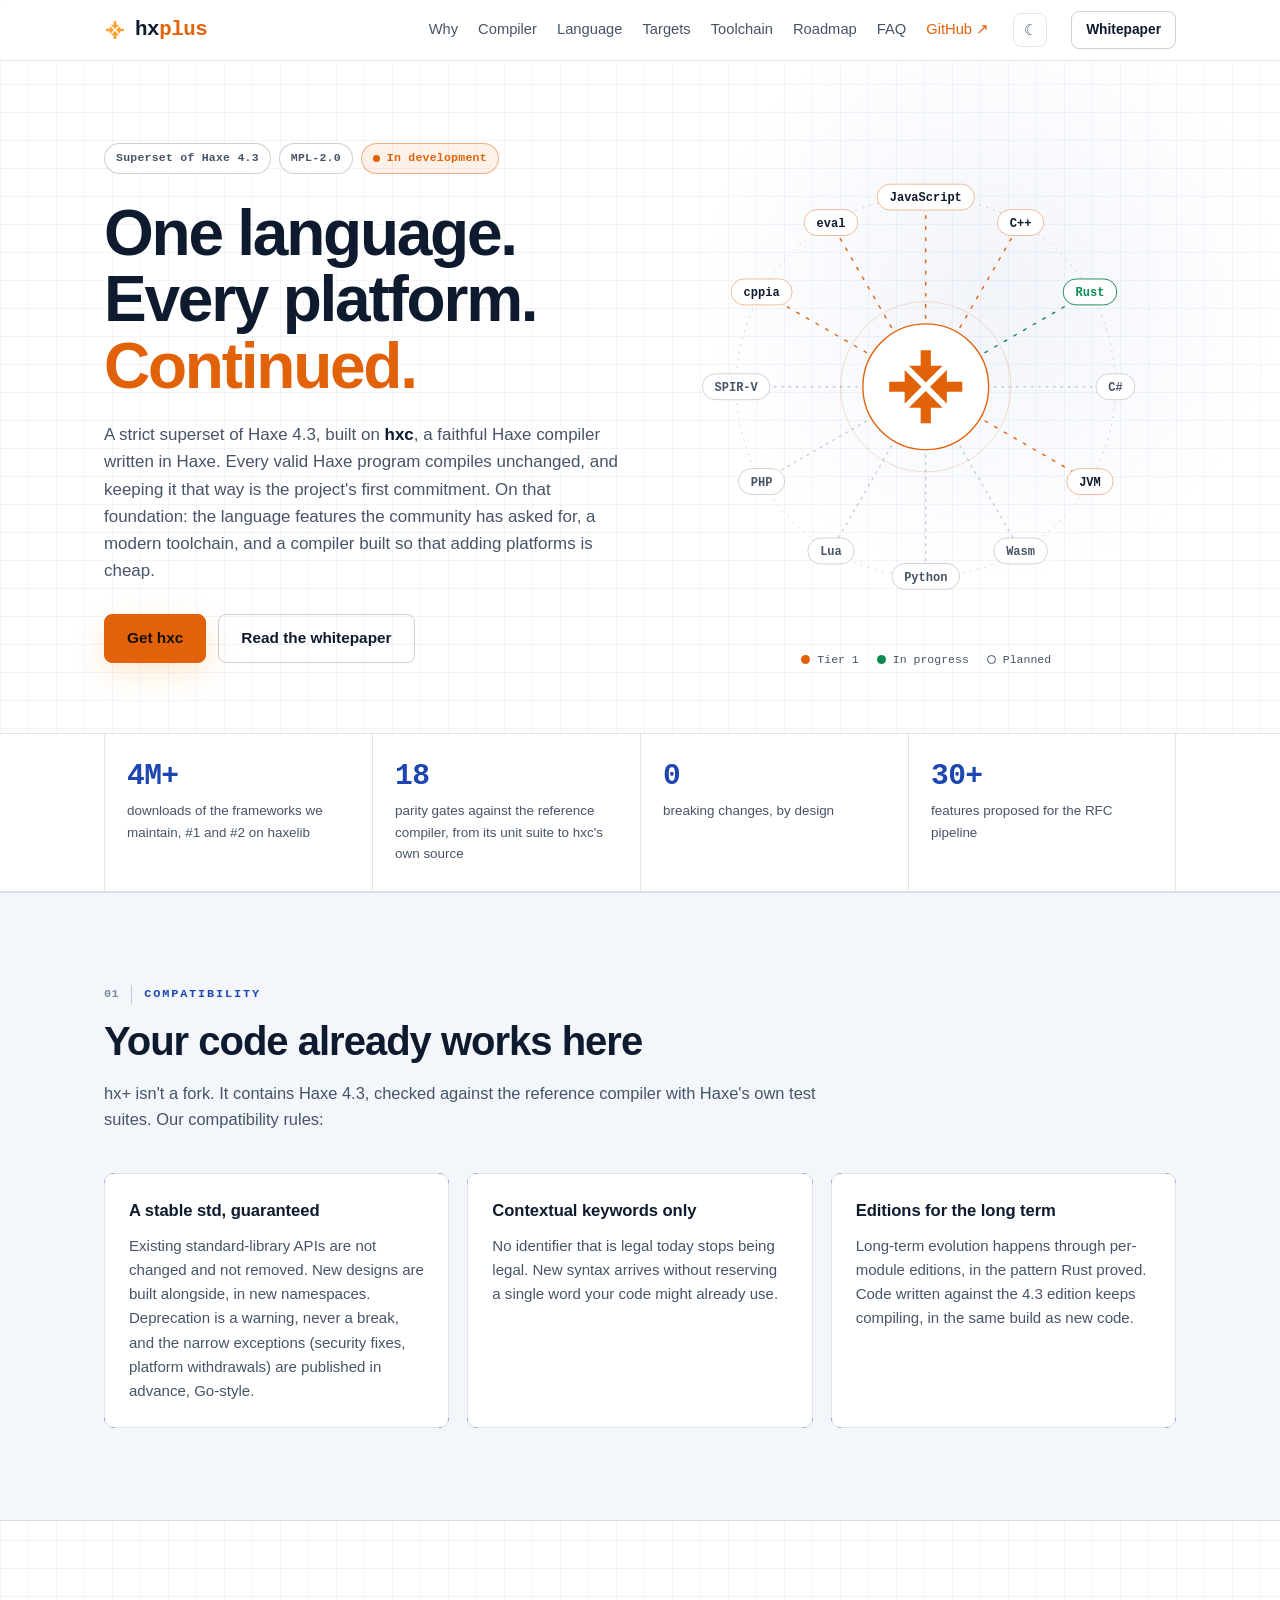
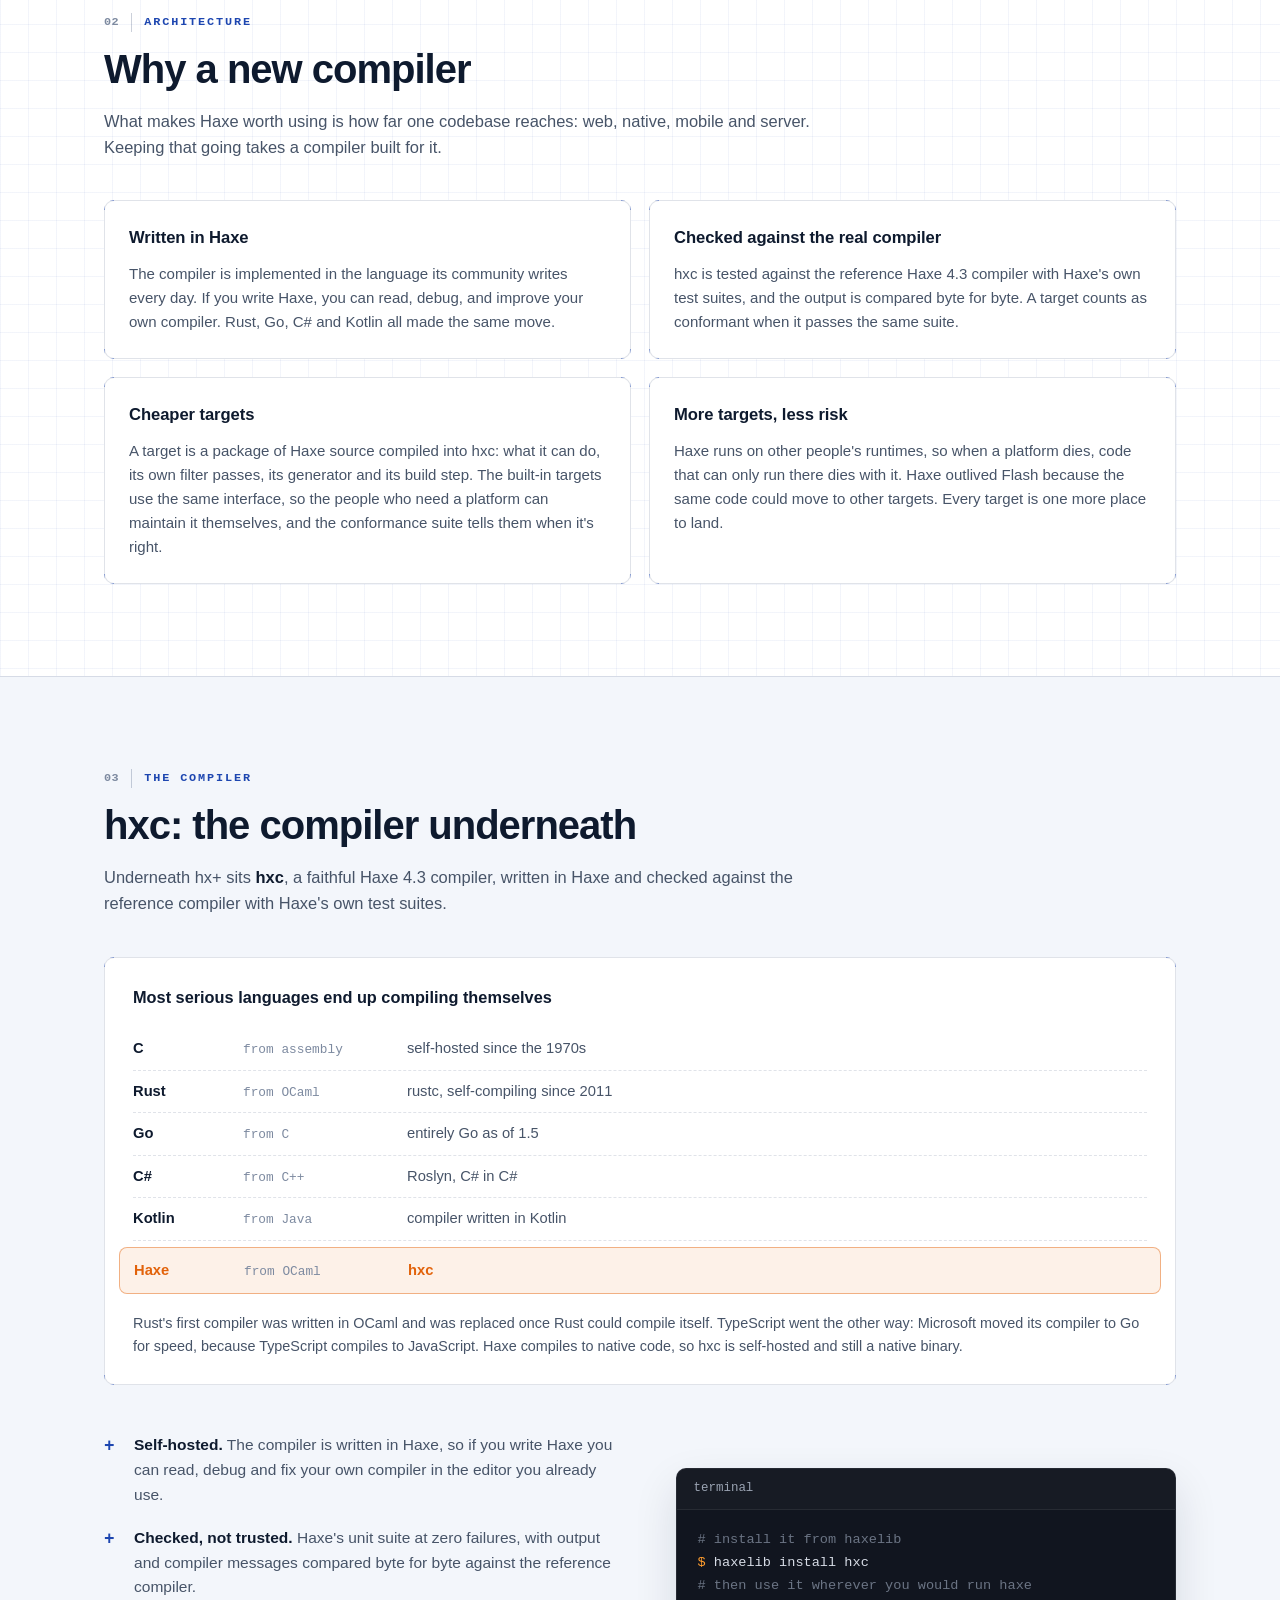
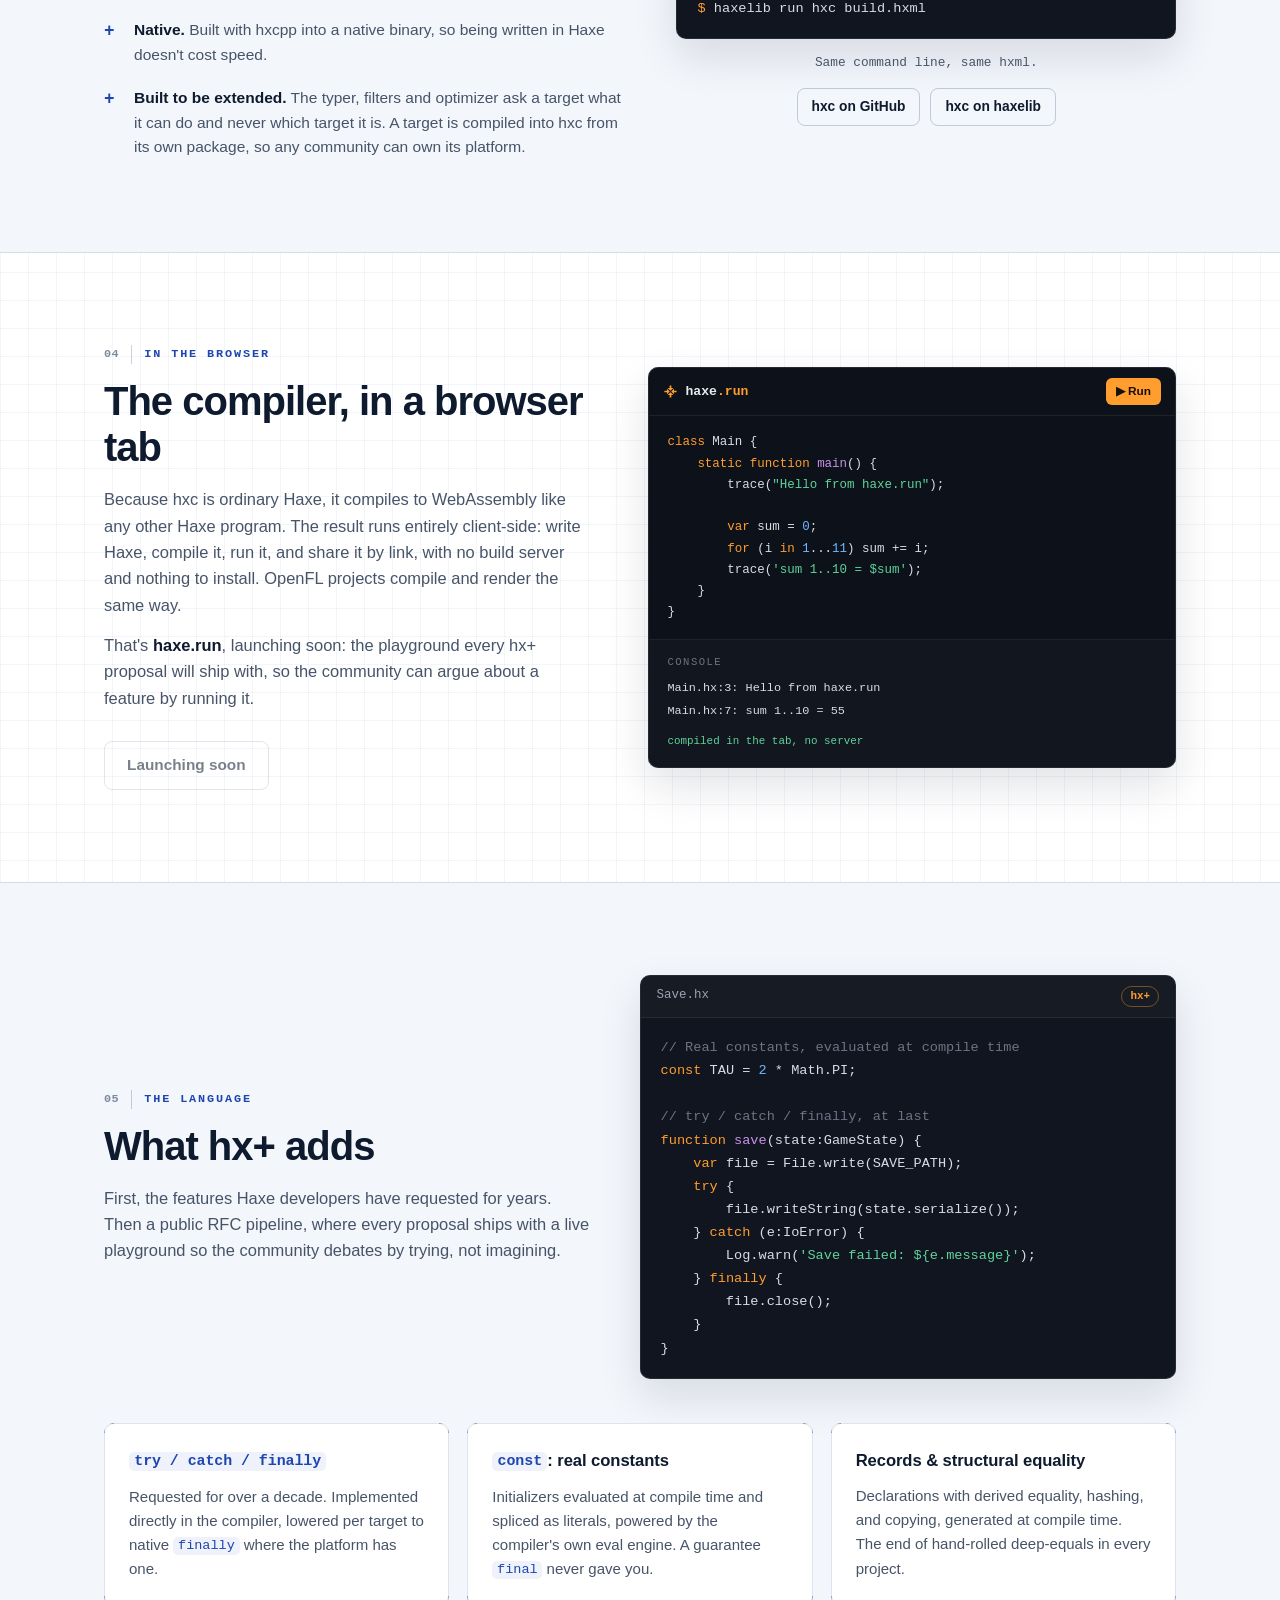
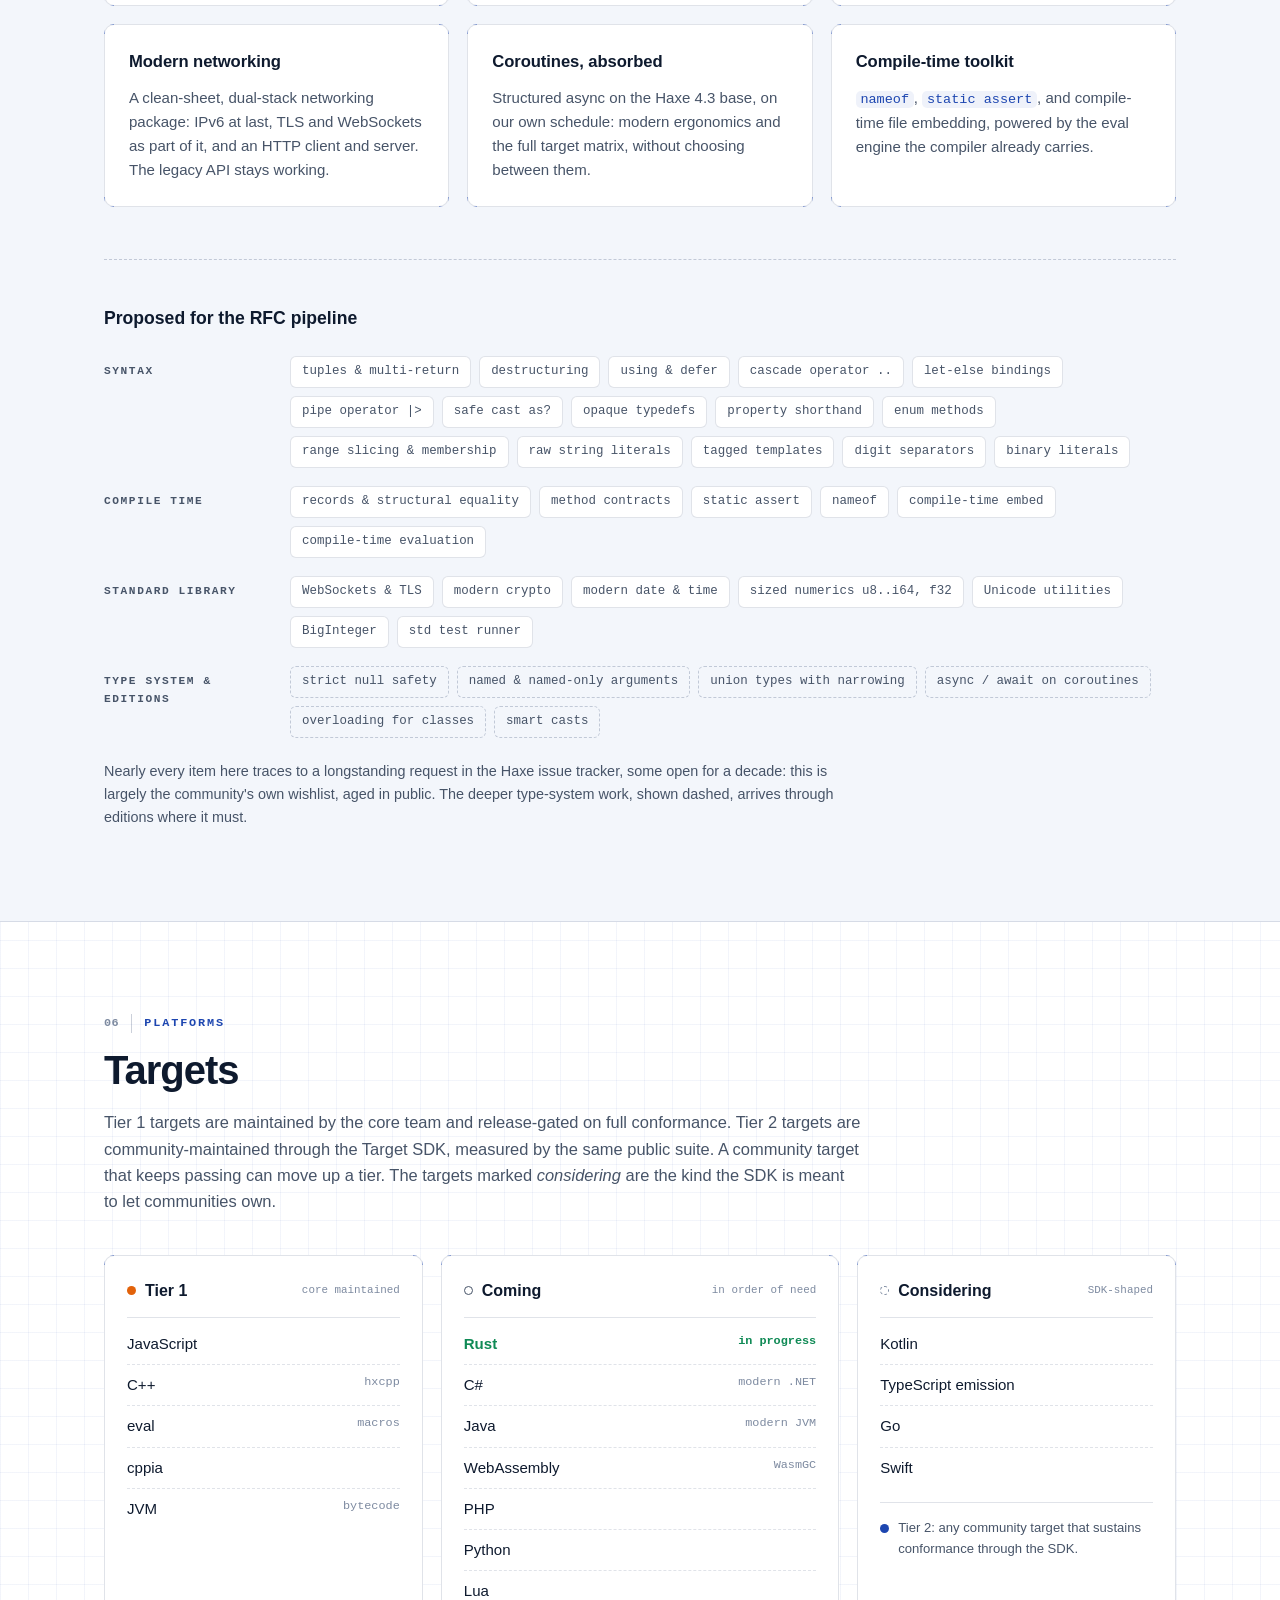
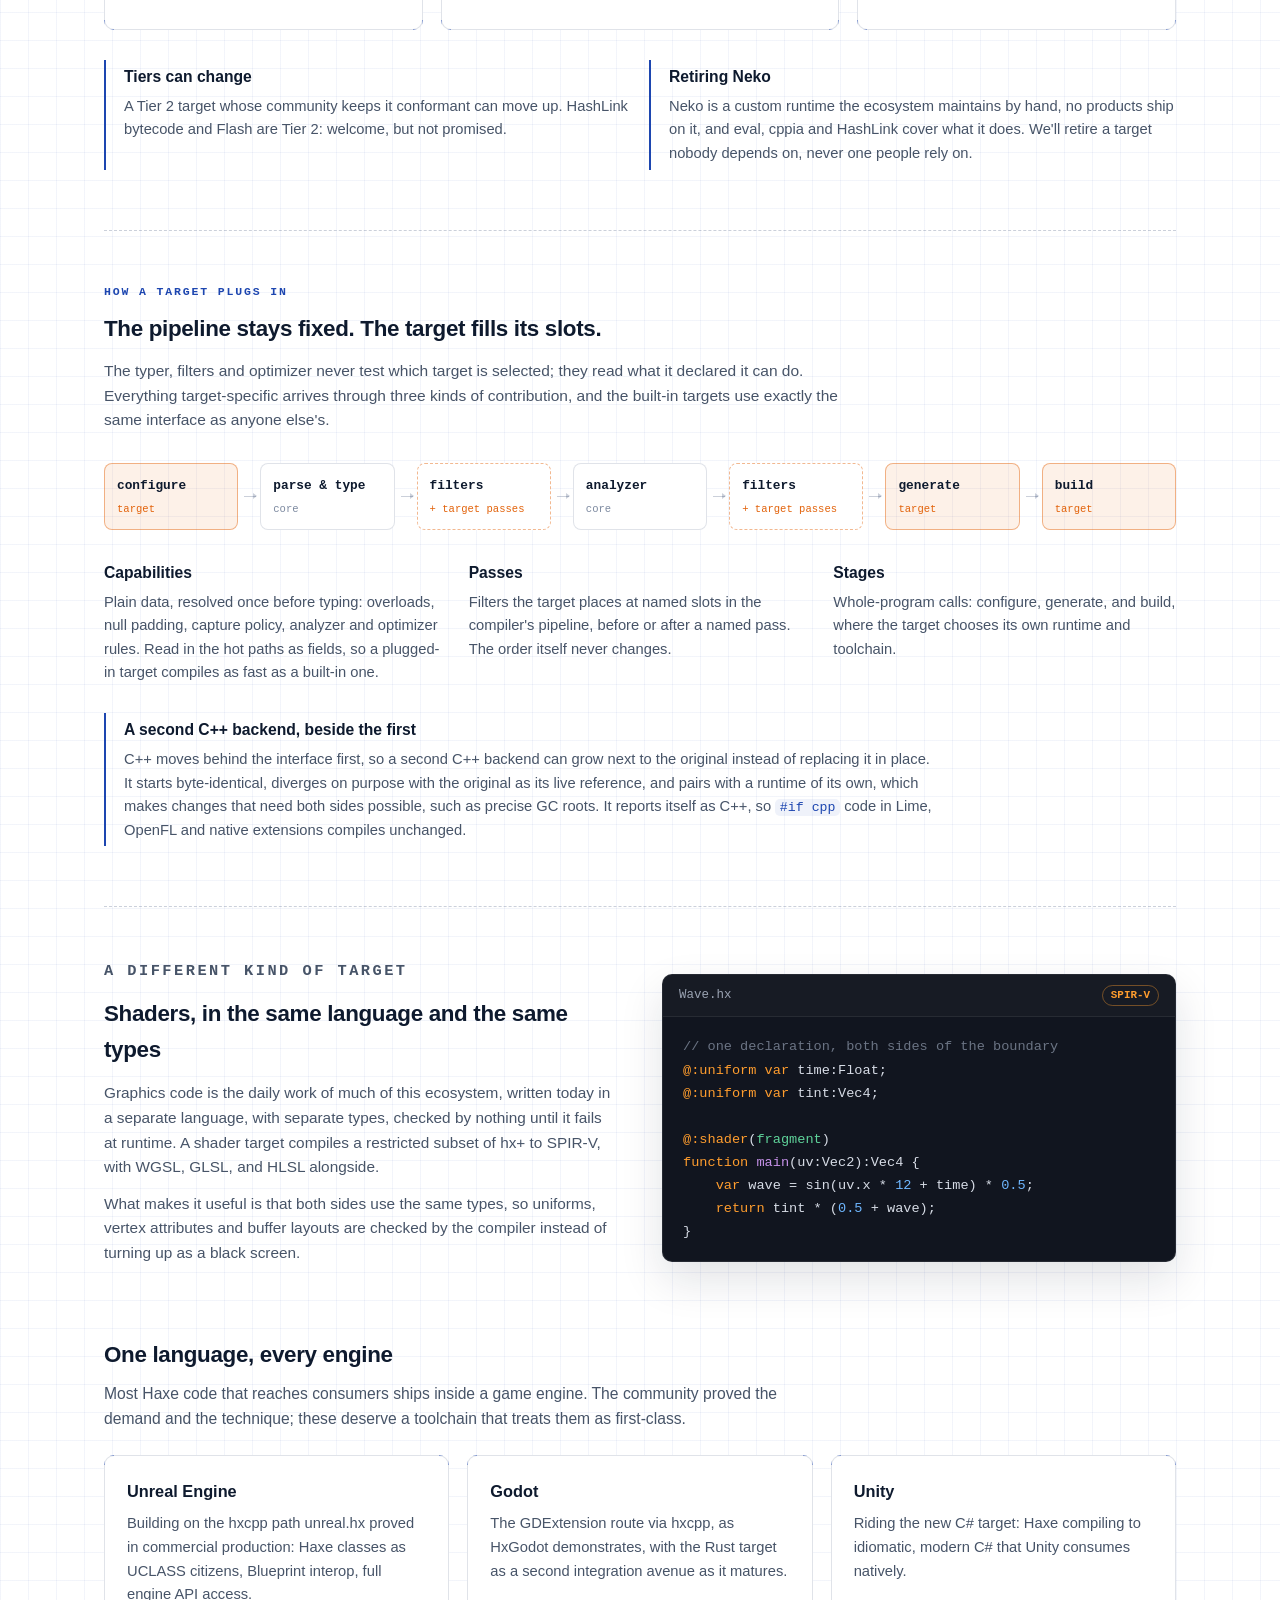
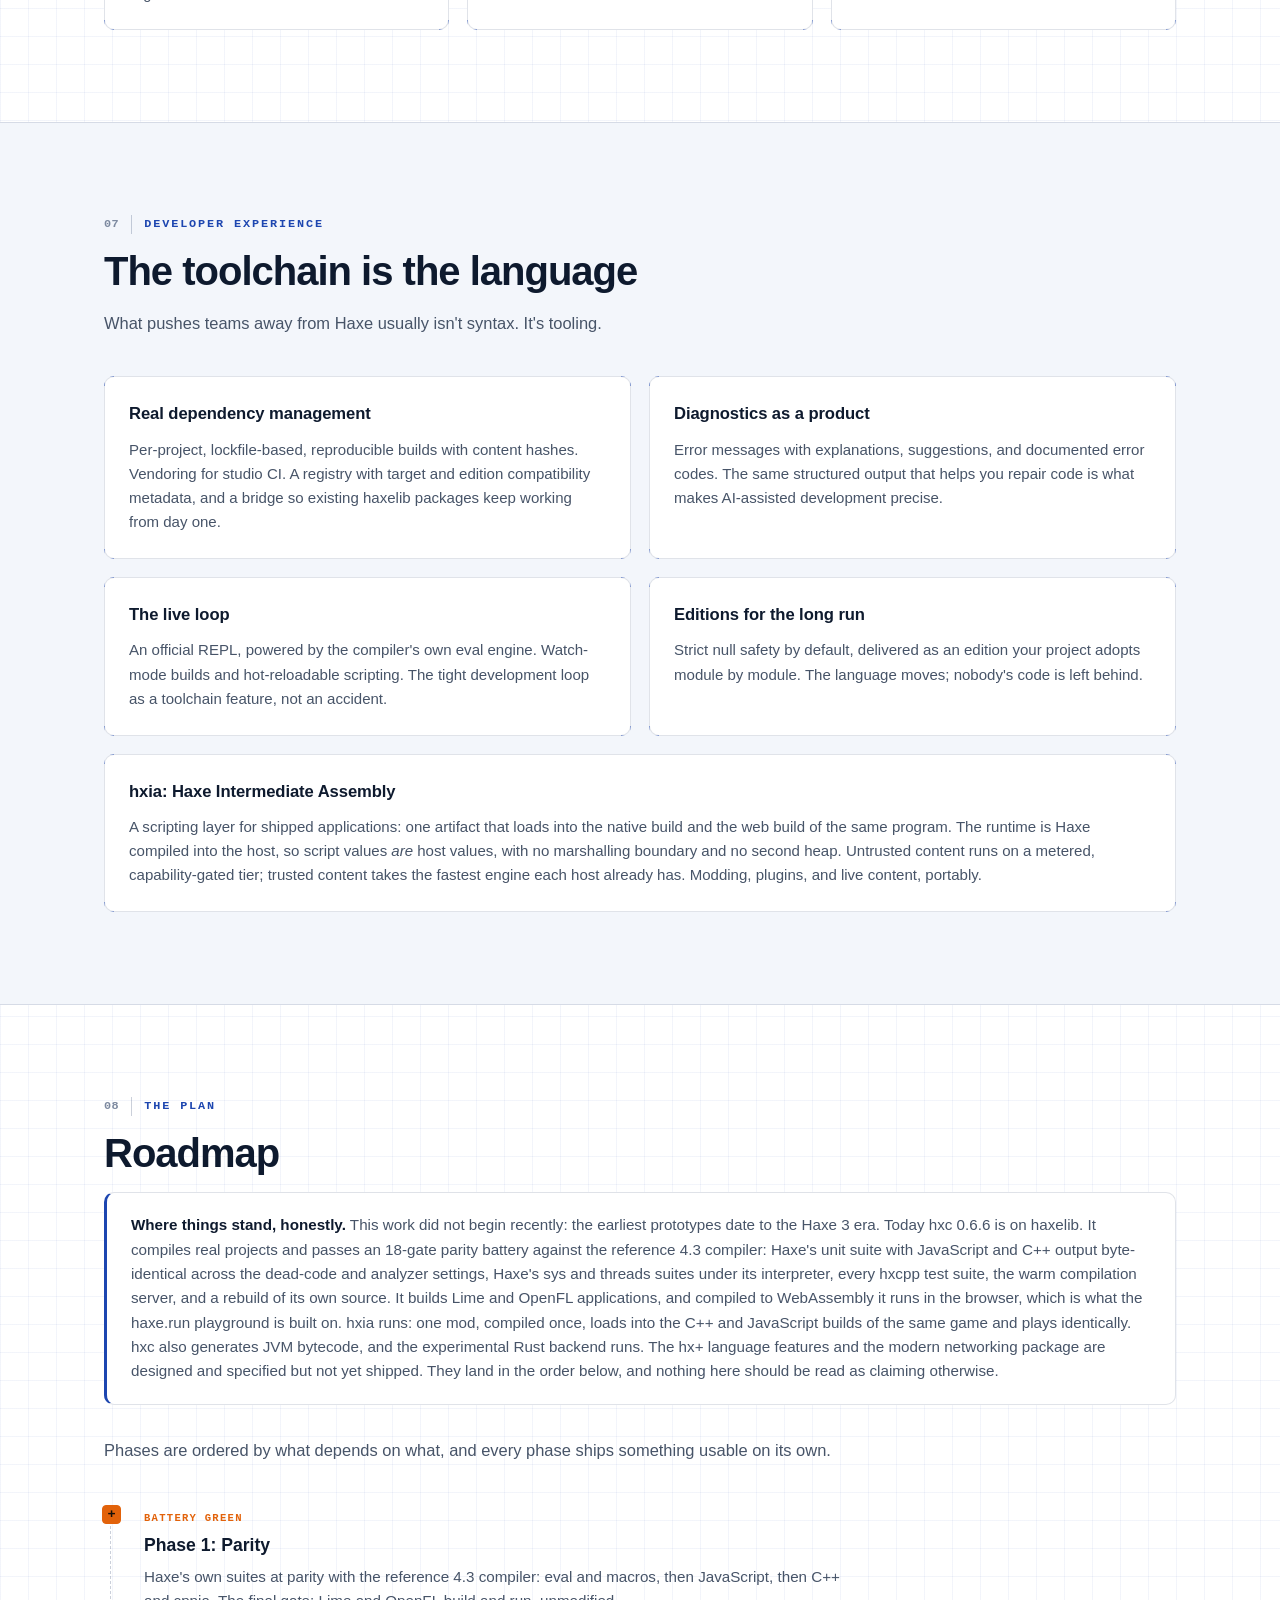
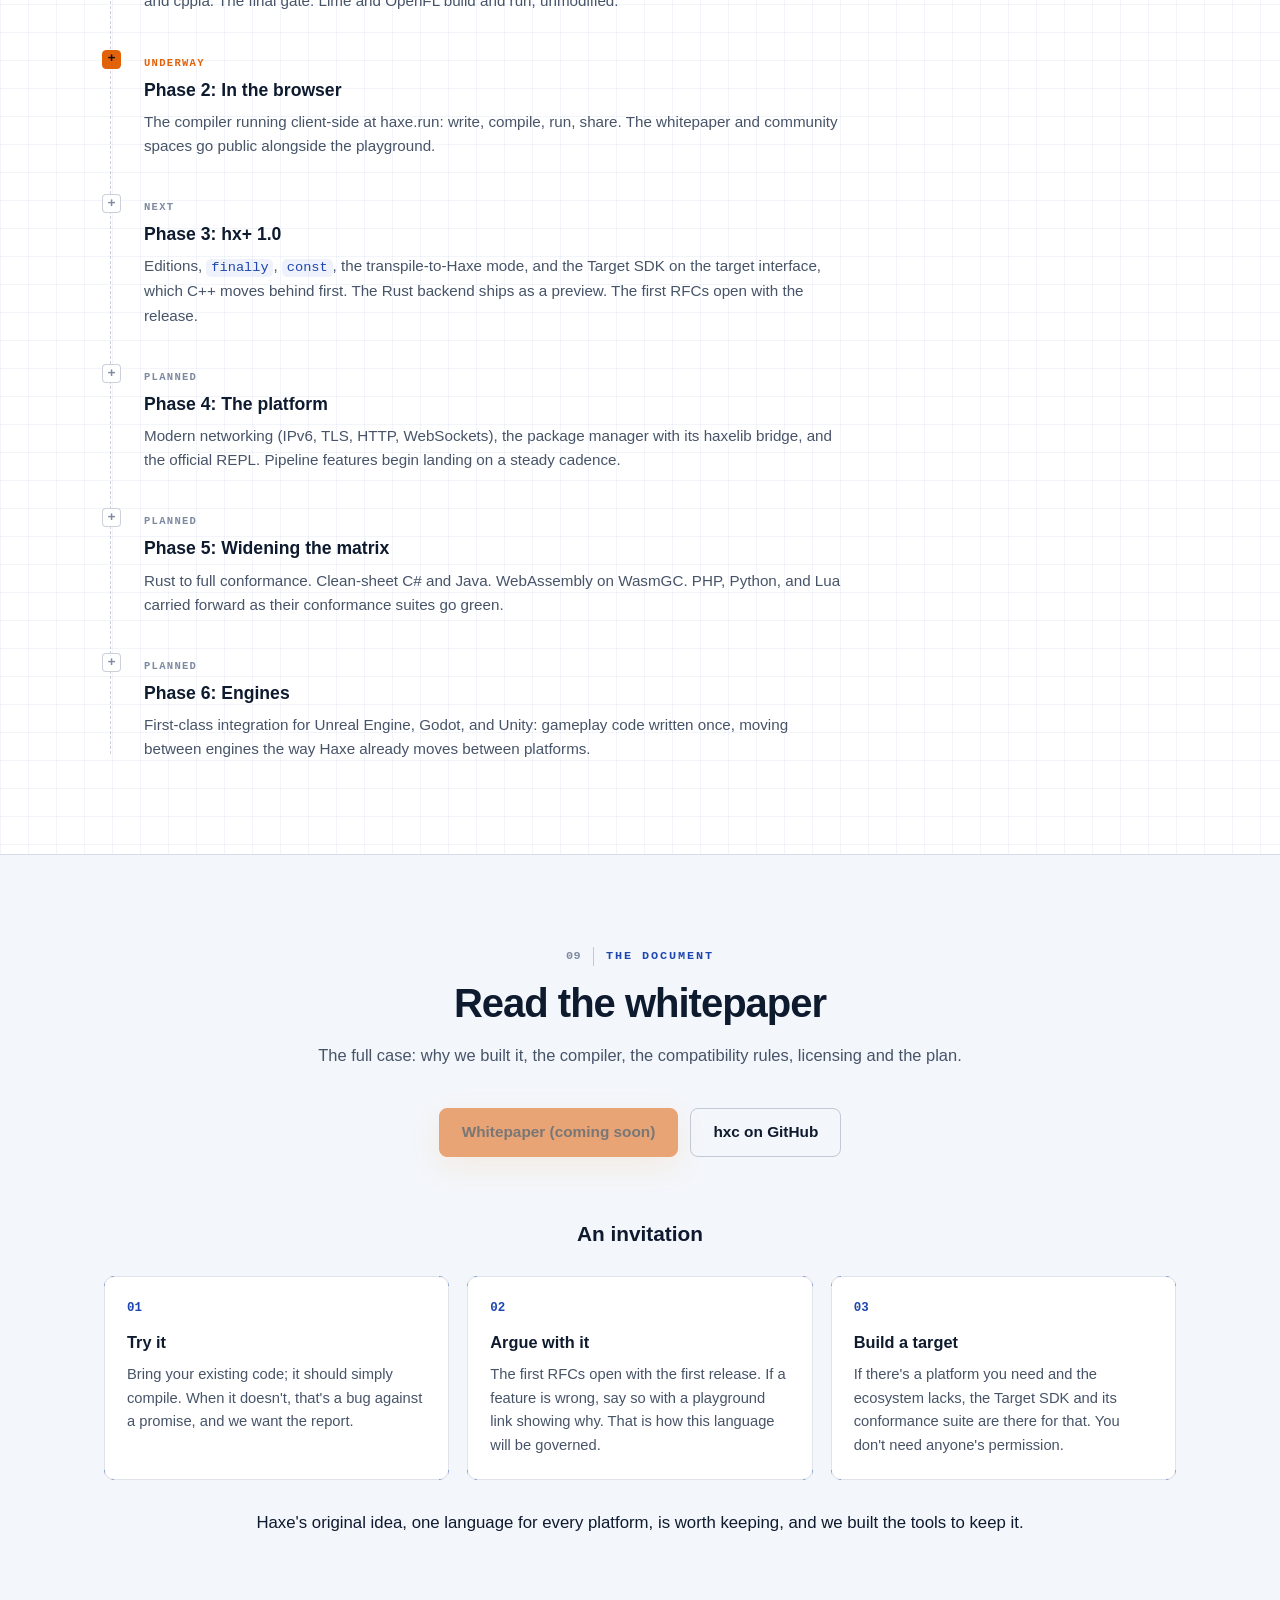
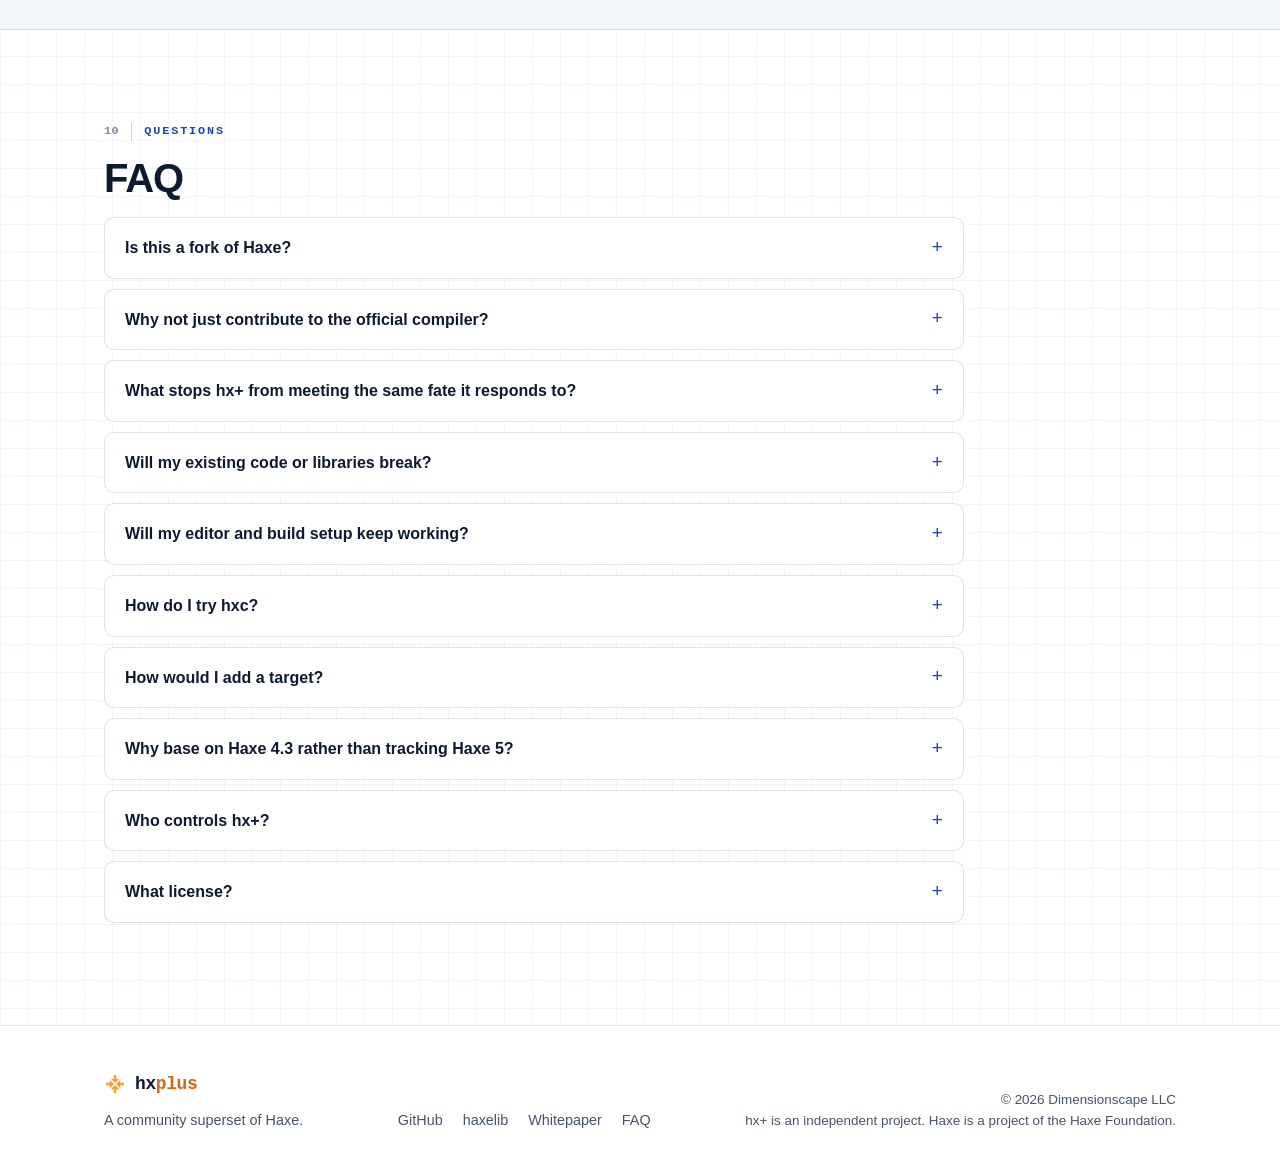
==== commit 5b1f9511: "Link GitHub and haxelib, mark JVM as supported, and hold haxe.run until it launches" ====
--- a/index.html
+++ b/index.html
@@ -50,7 +50,7 @@
       <a href="#toolchain">Toolchain</a>
       <a href="#roadmap">Roadmap</a>
       <a href="#faq">FAQ</a>
-      <a class="nav-out" href="https://haxe.run">Playground <span aria-hidden="true">&#8599;</span></a>
+      <a class="nav-out" href="https://github.com/dimensionscape/hxc">GitHub <span aria-hidden="true">&#8599;</span></a>
     </nav>
     <button class="theme-toggle" id="themeToggle" aria-label="Toggle theme"><span class="tt-sun">&#9728;</span><span class="tt-moon">&#9790;</span></button>
     <a class="btn btn-small" href="#whitepaper">Whitepaper</a>
@@ -80,8 +80,8 @@
           a modern toolchain, and a compiler built so that adding platforms is cheap.
         </p>
         <div class="cta-row">
-          <a class="btn btn-primary" href="#whitepaper">Read the whitepaper</a>
-          <a class="btn btn-ghost" href="https://haxe.run">Try it in the browser</a>
+          <a class="btn btn-primary" href="https://github.com/dimensionscape/hxc">Get hxc</a>
+          <a class="btn btn-ghost" href="#whitepaper">Read the whitepaper</a>
         </div>
       </div>
 
@@ -95,7 +95,7 @@
             <line class="ray ray-t1" style="--i:1" x1="307.0" y1="205.9" x2="372.5" y2="92.5"/>
             <line class="ray ray-go" style="--i:2" x1="334.1" y1="233.0" x2="447.5" y2="167.5"/>
             <line class="ray ray-plan" style="--i:3" x1="344.0" y1="270.0" x2="475.0" y2="270.0"/>
-            <line class="ray ray-go" style="--i:4" x1="334.1" y1="307.0" x2="447.5" y2="372.5"/>
+            <line class="ray ray-t1" style="--i:4" x1="334.1" y1="307.0" x2="447.5" y2="372.5"/>
             <line class="ray ray-plan" style="--i:5" x1="307.0" y1="334.1" x2="372.5" y2="447.5"/>
             <line class="ray ray-plan" style="--i:6" x1="270.0" y1="344.0" x2="270.0" y2="475.0"/>
             <line class="ray ray-plan" style="--i:7" x1="233.0" y1="334.1" x2="167.5" y2="447.5"/>
@@ -118,7 +118,7 @@
             <g class="node node-t1" transform="translate(372.5 92.5)"><rect x="-25" y="-14" width="50" height="28" rx="14"/><text y="4.6">C++</text></g>
             <g class="node node-go" transform="translate(447.5 167.5)"><rect x="-29" y="-14" width="58" height="28" rx="14"/><text y="4.6">Rust</text></g>
             <g class="node node-plan" transform="translate(475.0 270.0)"><rect x="-21" y="-14" width="42" height="28" rx="14"/><text y="4.6">C#</text></g>
-            <g class="node node-go" transform="translate(447.5 372.5)"><rect x="-25" y="-14" width="50" height="28" rx="14"/><text y="4.6">JVM</text></g>
+            <g class="node node-t1" transform="translate(447.5 372.5)"><rect x="-25" y="-14" width="50" height="28" rx="14"/><text y="4.6">JVM</text></g>
             <g class="node node-plan" transform="translate(372.5 447.5)"><rect x="-29" y="-14" width="58" height="28" rx="14"/><text y="4.6">Wasm</text></g>
             <g class="node node-plan" transform="translate(270.0 475.0)"><rect x="-36.5" y="-14" width="73" height="28" rx="14"/><text y="4.6">Python</text></g>
             <g class="node node-plan" transform="translate(167.5 447.5)"><rect x="-25" y="-14" width="50" height="28" rx="14"/><text y="4.6">Lua</text></g>
@@ -241,13 +241,16 @@
         <div>
           <div class="code-window">
             <div class="code-titlebar"><span class="code-filename">terminal</span></div>
-<pre><code><span class="c"># same CLI, same hxml, same output</span>
-<span class="k">$</span> hxc build.hxml
-<span class="k">$</span> haxe build.hxml
-<span class="k">$</span> diff -r out/hxc out/haxe
-<span class="s">  identical</span></code></pre>
-          </div>
-          <p class="code-caption">Same command line, same output.</p>
+<pre><code><span class="c"># install it from haxelib</span>
+<span class="k">$</span> haxelib install hxc
+<span class="c"># then use it wherever you would run haxe</span>
+<span class="k">$</span> haxelib run hxc build.hxml</code></pre>
+          </div>
+          <p class="code-caption">Same command line, same hxml.</p>
+          <div class="code-links">
+            <a class="btn btn-small" href="https://github.com/dimensionscape/hxc">hxc on GitHub</a>
+            <a class="btn btn-small" href="https://lib.haxe.org/p/hxc/">hxc on haxelib</a>
+          </div>
         </div>
       </div>
     </div>
@@ -266,11 +269,10 @@
           same way.
         </p>
         <p class="section-lede section-lede-tight">
-          That is <strong>haxe.run</strong>, the playground every hx+ proposal will ship with, so the
-          community can argue about a feature by running it.
+          That's <strong>haxe.run</strong>, launching soon: the playground every hx+ proposal will ship with, so the community can argue about a feature by running it.
         </p>
         <div class="cta-row">
-          <a class="btn btn-primary" href="https://haxe.run">Open haxe.run</a>
+          <span class="btn btn-ghost" aria-disabled="true">Launching soon</span>
         </div>
       </div>
 
@@ -450,6 +452,7 @@
             <li>C++ <span class="aside">hxcpp</span></li>
             <li>eval <span class="aside">macros</span></li>
             <li>cppia</li>
+            <li>JVM <span class="aside">bytecode</span></li>
           </ul>
         </div>
         <div class="board-col ticks">
@@ -459,7 +462,6 @@
             <li>C# <span class="aside">modern .NET</span></li>
             <li>Java <span class="aside">modern JVM</span></li>
             <li>WebAssembly <span class="aside">WasmGC</span></li>
-            <li class="going">JVM bytecode <span class="aside">in progress</span></li>
             <li>PHP</li>
             <li>Python</li>
             <li>Lua</li>
@@ -630,13 +632,10 @@
       <h2>Roadmap</h2>
       <div class="status-box">
         <p><strong>Where things stand, honestly.</strong> This work did not begin recently: the earliest
-        prototypes date to the Haxe 3 era. Today hxc compiles real projects and passes an 18-gate parity
-        battery against the reference 4.3 compiler: Haxe's unit suite with JavaScript and C++ output
+        prototypes date to the Haxe 3 era. Today hxc 0.6.6 is on haxelib. It compiles real projects and passes an 18-gate parity battery against the reference 4.3 compiler: Haxe's unit suite with JavaScript and C++ output
         byte-identical across the dead-code and analyzer settings, Haxe's sys and threads suites under its interpreter, every hxcpp test suite, the warm compilation server, and a rebuild of its
-        own source. It builds Lime and OpenFL applications, and compiled to WebAssembly it powers the
-        haxe.run playground. hxia runs: one mod, compiled once, loads into the C++ and JavaScript builds of
-        the same game and plays identically. The experimental Rust backend runs, and a JVM bytecode
-        generator is in progress. The hx+ language features and the modern networking package are designed
+        own source. It builds Lime and OpenFL applications, and compiled to WebAssembly it runs in the browser, which is what the haxe.run playground is built on. hxia runs: one mod, compiled once, loads into the C++ and JavaScript builds of
+        the same game and plays identically. hxc also generates JVM bytecode, and the experimental Rust backend runs. The hx+ language features and the modern networking package are designed
         and specified but not yet shipped. They land in the order below, and nothing here should be read as
         claiming otherwise.</p>
       </div>
@@ -669,8 +668,7 @@
         <li>
           <span class="phase-state">Planned</span>
           <h3>Phase 5: Widening the matrix</h3>
-          <p>Rust to full conformance, and JVM bytecode landed as a target package. Clean-sheet C# and
-          Java. WebAssembly on WasmGC. PHP, Python, and Lua carried forward as their conformance suites go
+          <p>Rust to full conformance. Clean-sheet C# and Java. WebAssembly on WasmGC. PHP, Python, and Lua carried forward as their conformance suites go
           green.</p>
         </li>
         <li>
@@ -692,8 +690,8 @@
         The full case: why we built it, the compiler, the compatibility rules, licensing and the plan.
       </p>
       <div class="cta-row cta-center">
-        <a class="btn btn-primary" href="#" aria-disabled="true">Whitepaper (link at launch)</a>
-        <a class="btn btn-ghost" href="#" aria-disabled="true">GitHub (link at launch)</a>
+        <a class="btn btn-primary" href="#" aria-disabled="true">Whitepaper (coming soon)</a>
+        <a class="btn btn-ghost" href="https://github.com/dimensionscape/hxc">hxc on GitHub</a>
       </div>
 
       <div class="invitation">
@@ -752,9 +750,12 @@
         workflows, and speaks the same display and diagnostics protocol that powers today's IDE plugins.</p>
       </details>
       <details>
-        <summary>Can I try it without installing anything?</summary>
-        <p>Yes. hxc compiles to WebAssembly, so <a href="https://haxe.run">haxe.run</a> runs the
-        compiler entirely in your browser tab. Nothing is uploaded and there is nothing to install.</p>
+        <summary>How do I try hxc?</summary>
+        <p>Install it from haxelib with <code>haxelib install hxc</code>, then run
+        <code>haxelib run hxc build.hxml</code> wherever you would run haxe. The package includes the
+        compiler for Windows x64; on other platforms, build it from source (see
+        <a href="https://github.com/dimensionscape/hxc">GitHub</a>). A browser playground at haxe.run is coming, so you will be able
+        to try it with nothing installed.</p>
       </details>
       <details>
         <summary>How would I add a target?</summary>
@@ -792,7 +793,8 @@
       <p class="footer-tag">A community superset of Haxe.</p>
     </div>
     <nav class="footer-links" aria-label="Elsewhere">
-      <a href="https://haxe.run">haxe.run</a>
+      <a href="https://github.com/dimensionscape/hxc">GitHub</a>
+      <a href="https://lib.haxe.org/p/hxc/">haxelib</a>
       <a href="#whitepaper">Whitepaper</a>
       <a href="#faq">FAQ</a>
     </nav>
--- a/assets/style.css
+++ b/assets/style.css
@@ -661,6 +661,13 @@
 .n { color: #6fb7ff; }   /* numbers */
 .f { color: #c792ea; }   /* function names */
 
+.code-links {
+  display: flex;
+  justify-content: center;
+  gap: 10px;
+  margin-top: 14px;
+}
+
 .code-caption {
   margin-top: 14px;
   font-family: var(--mono);
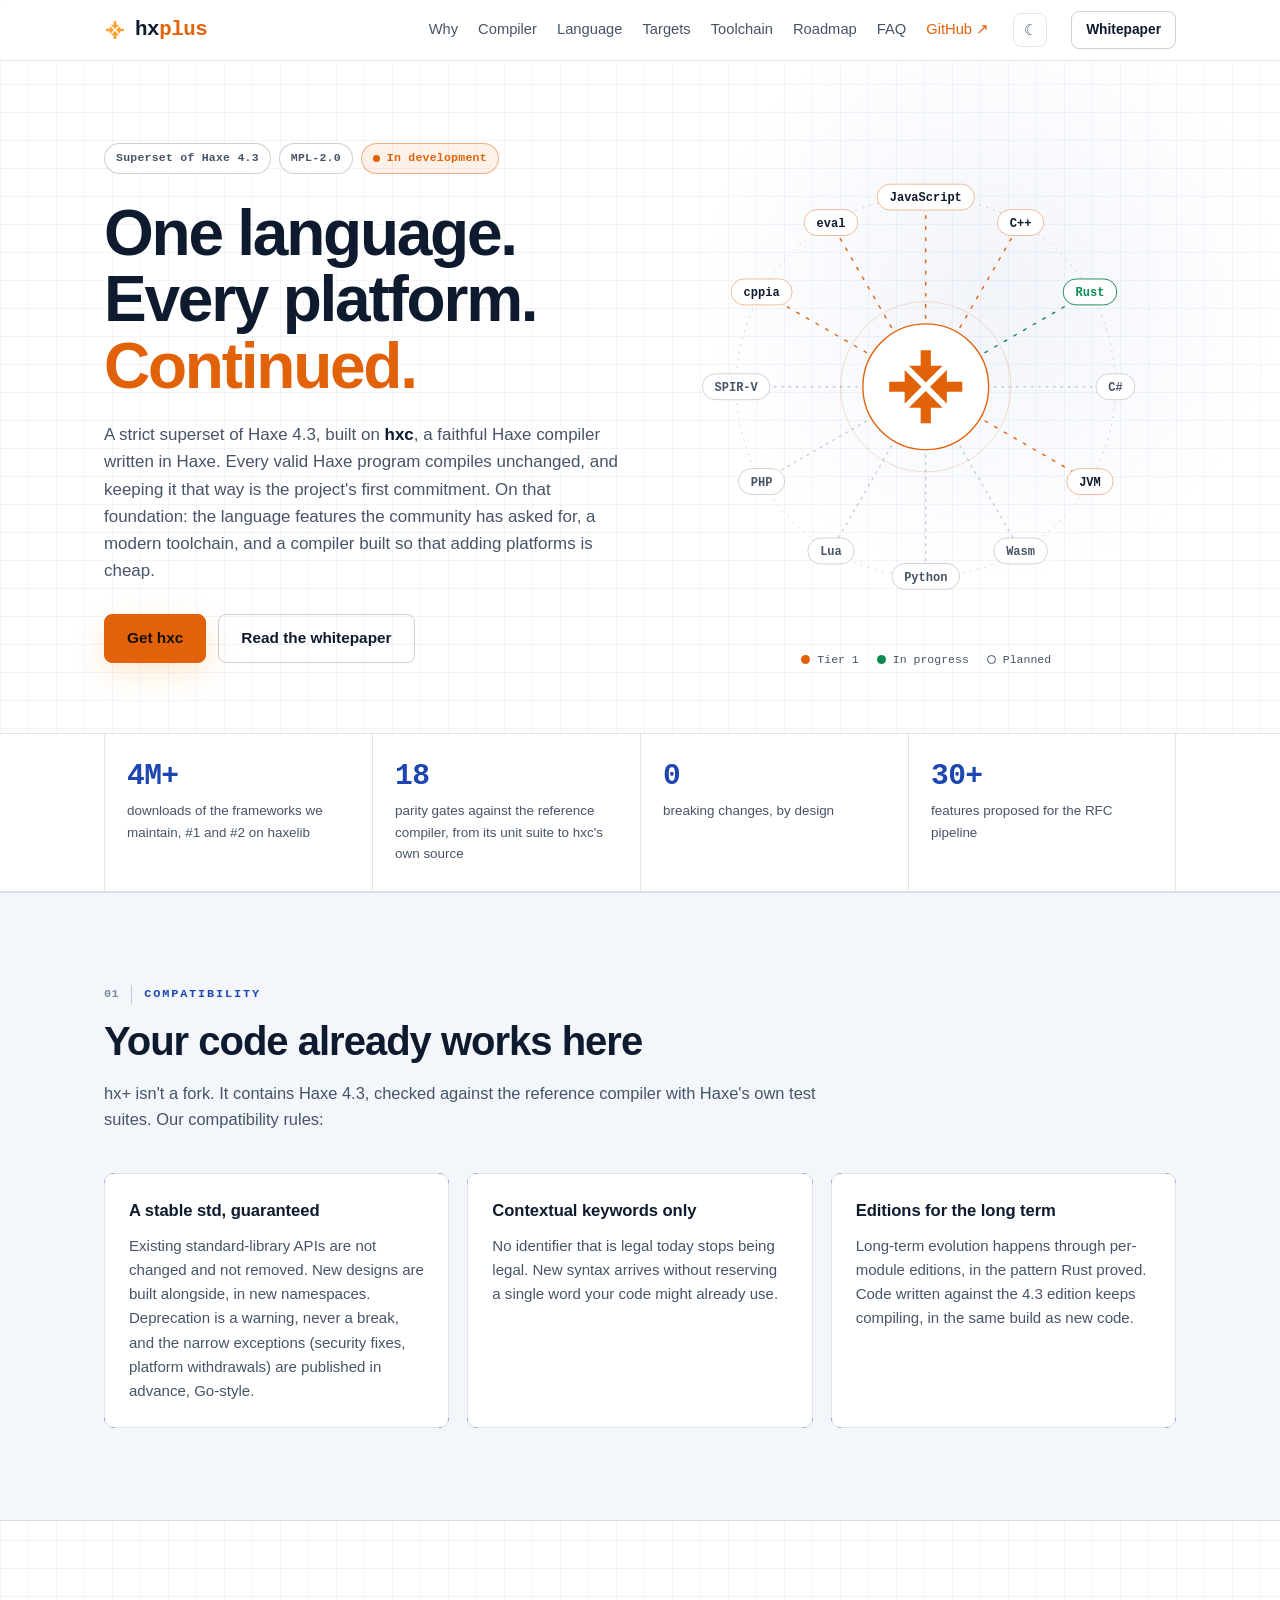
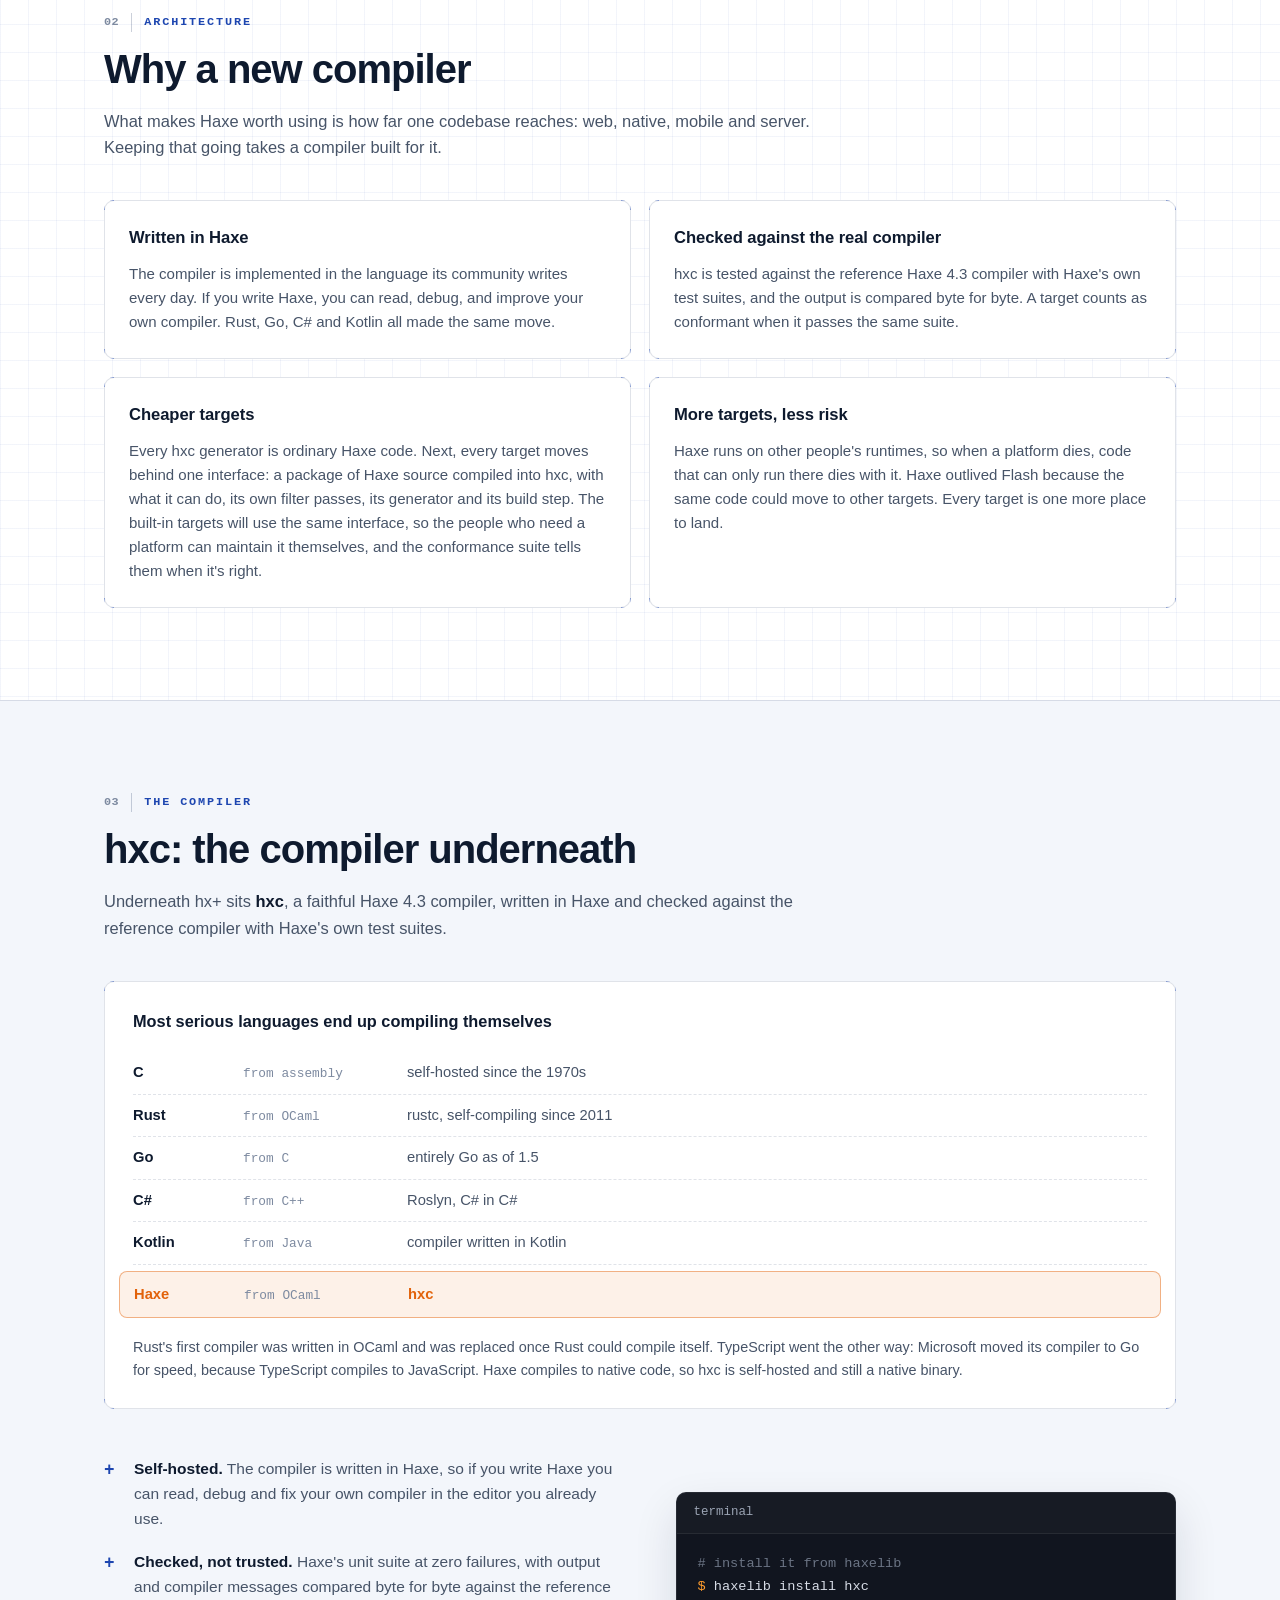
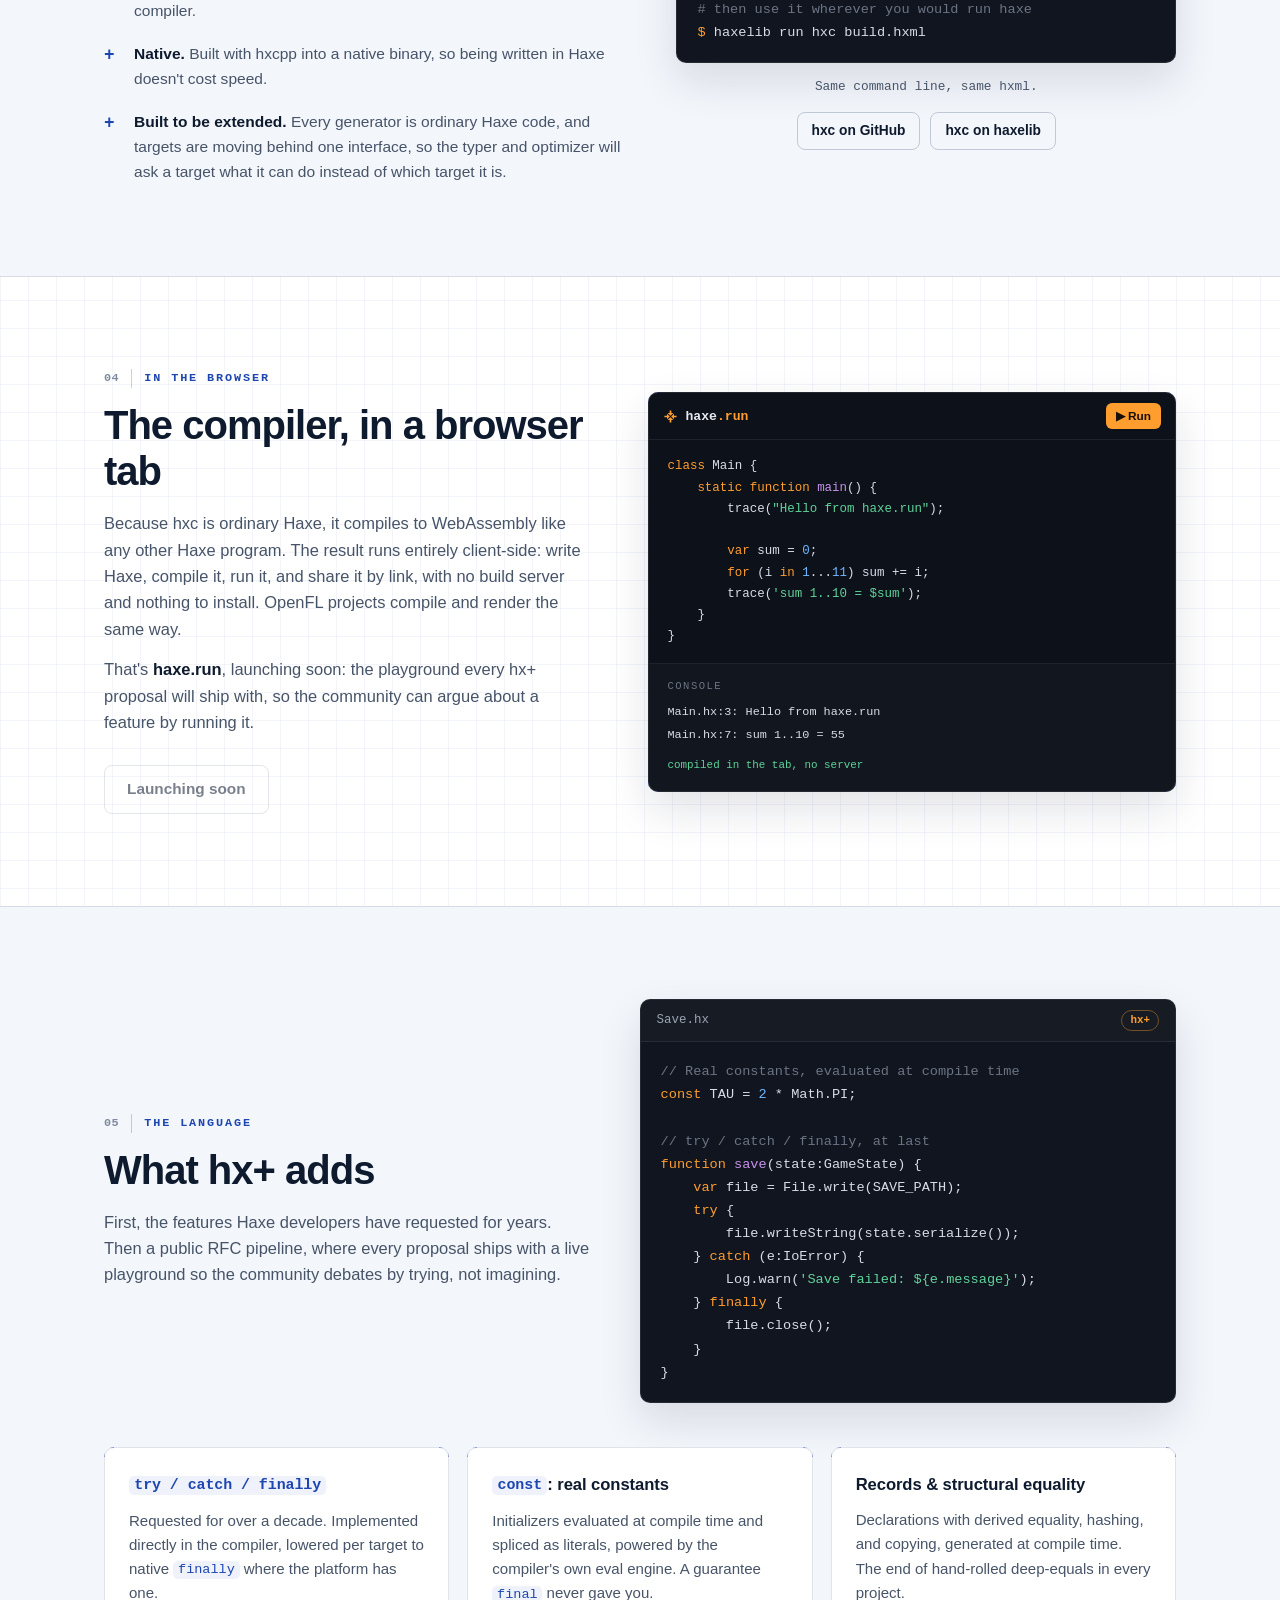
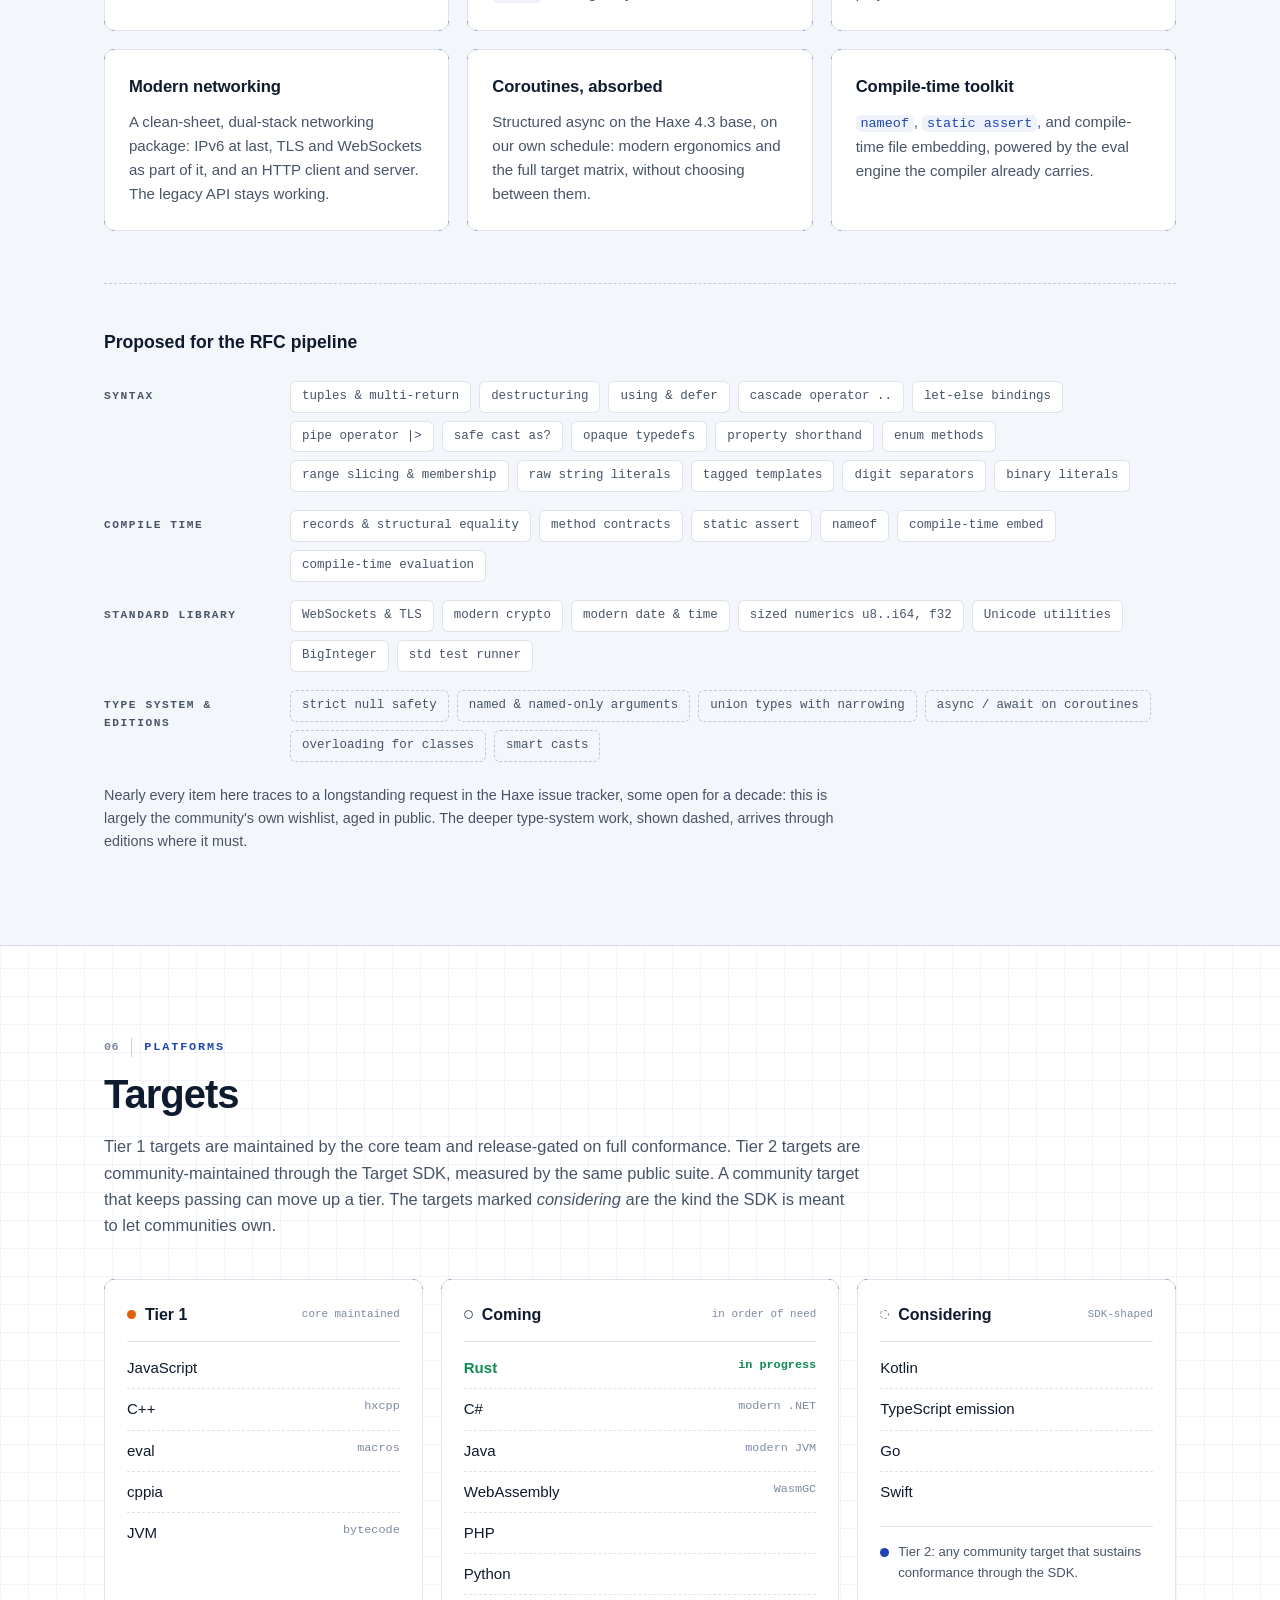
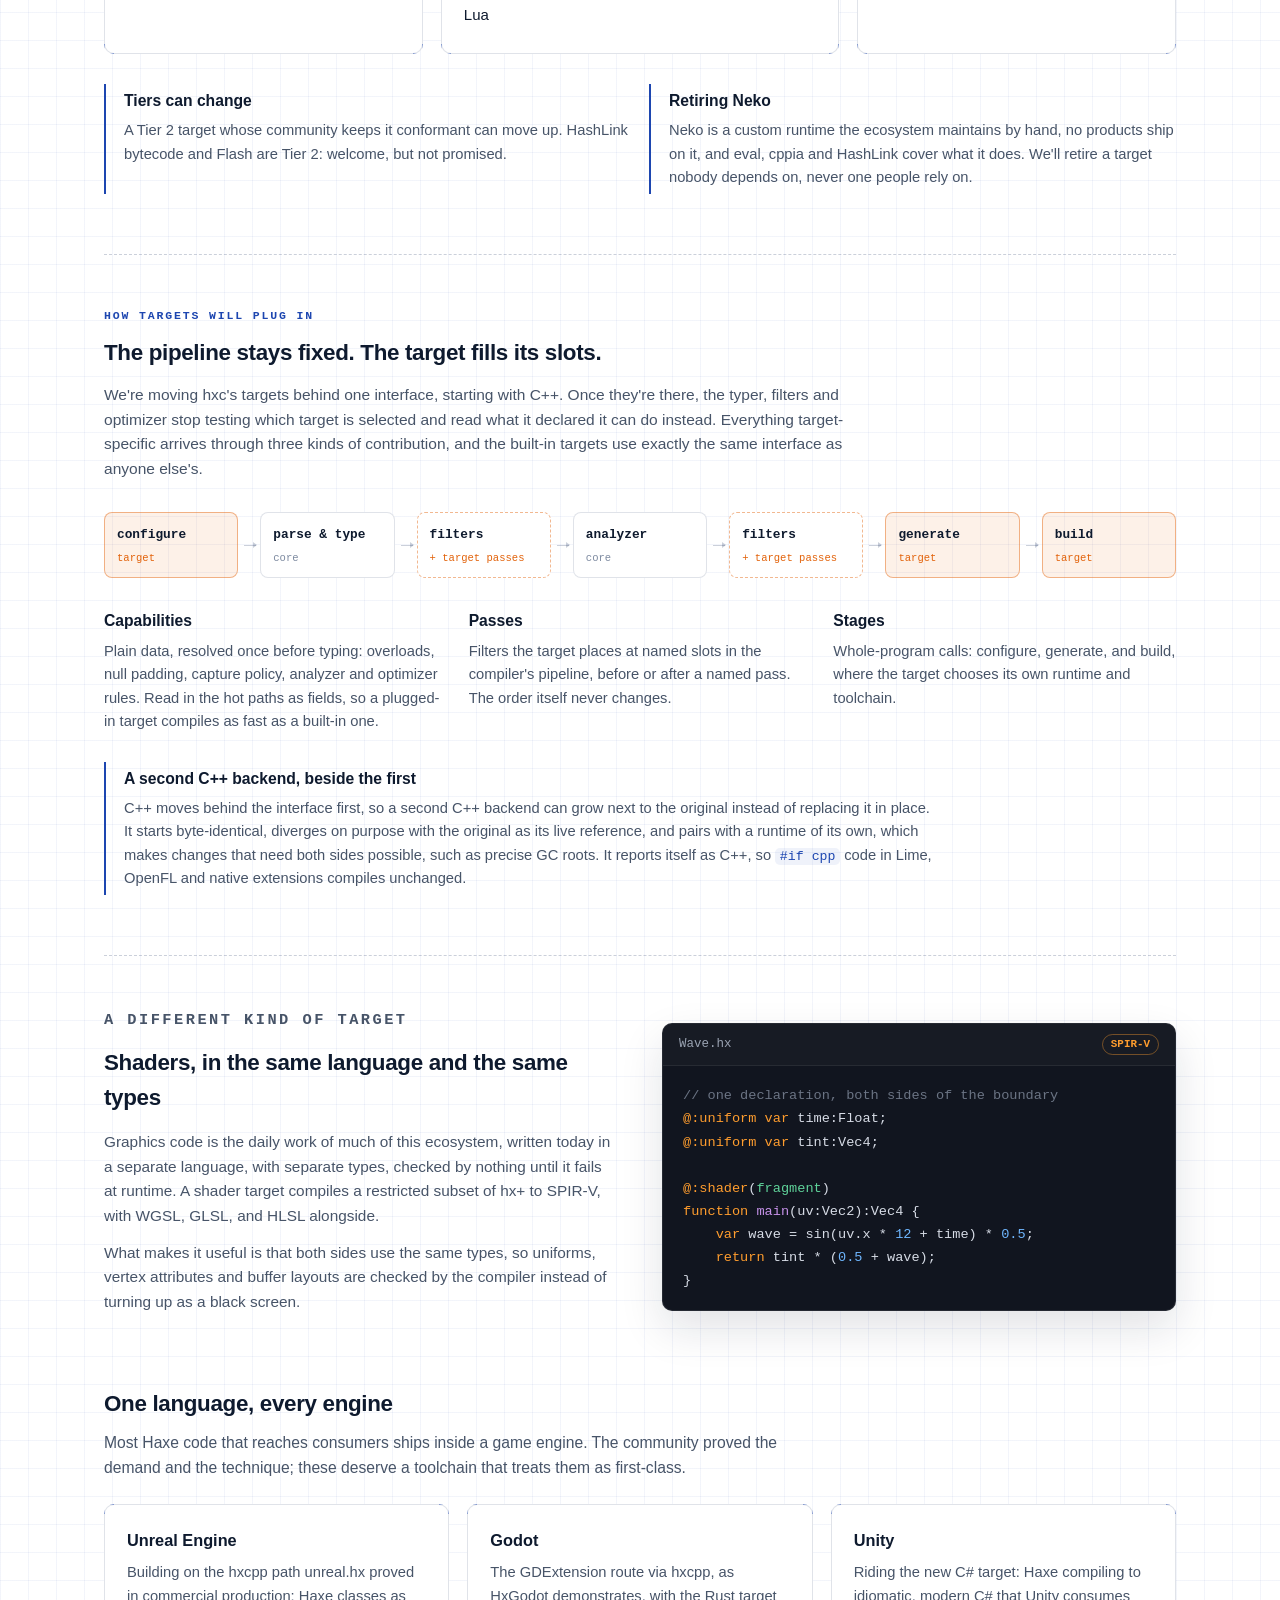
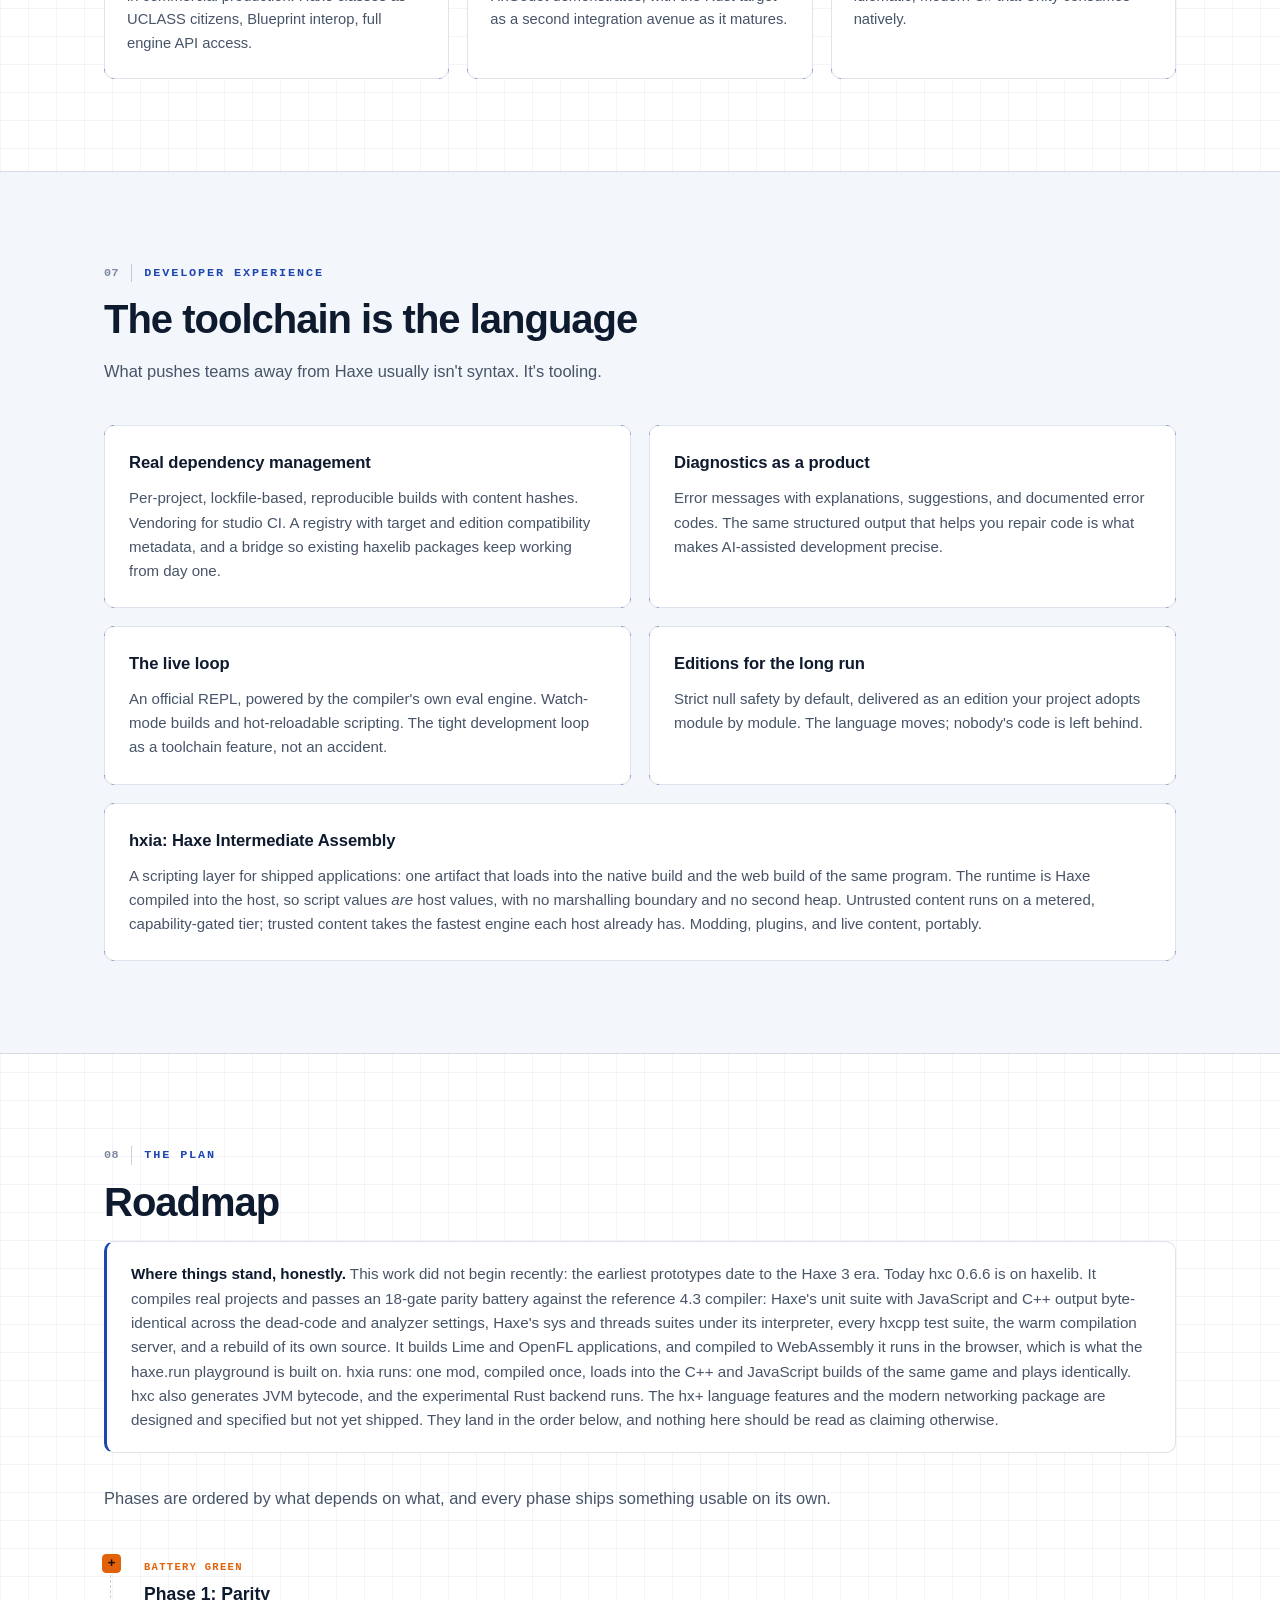
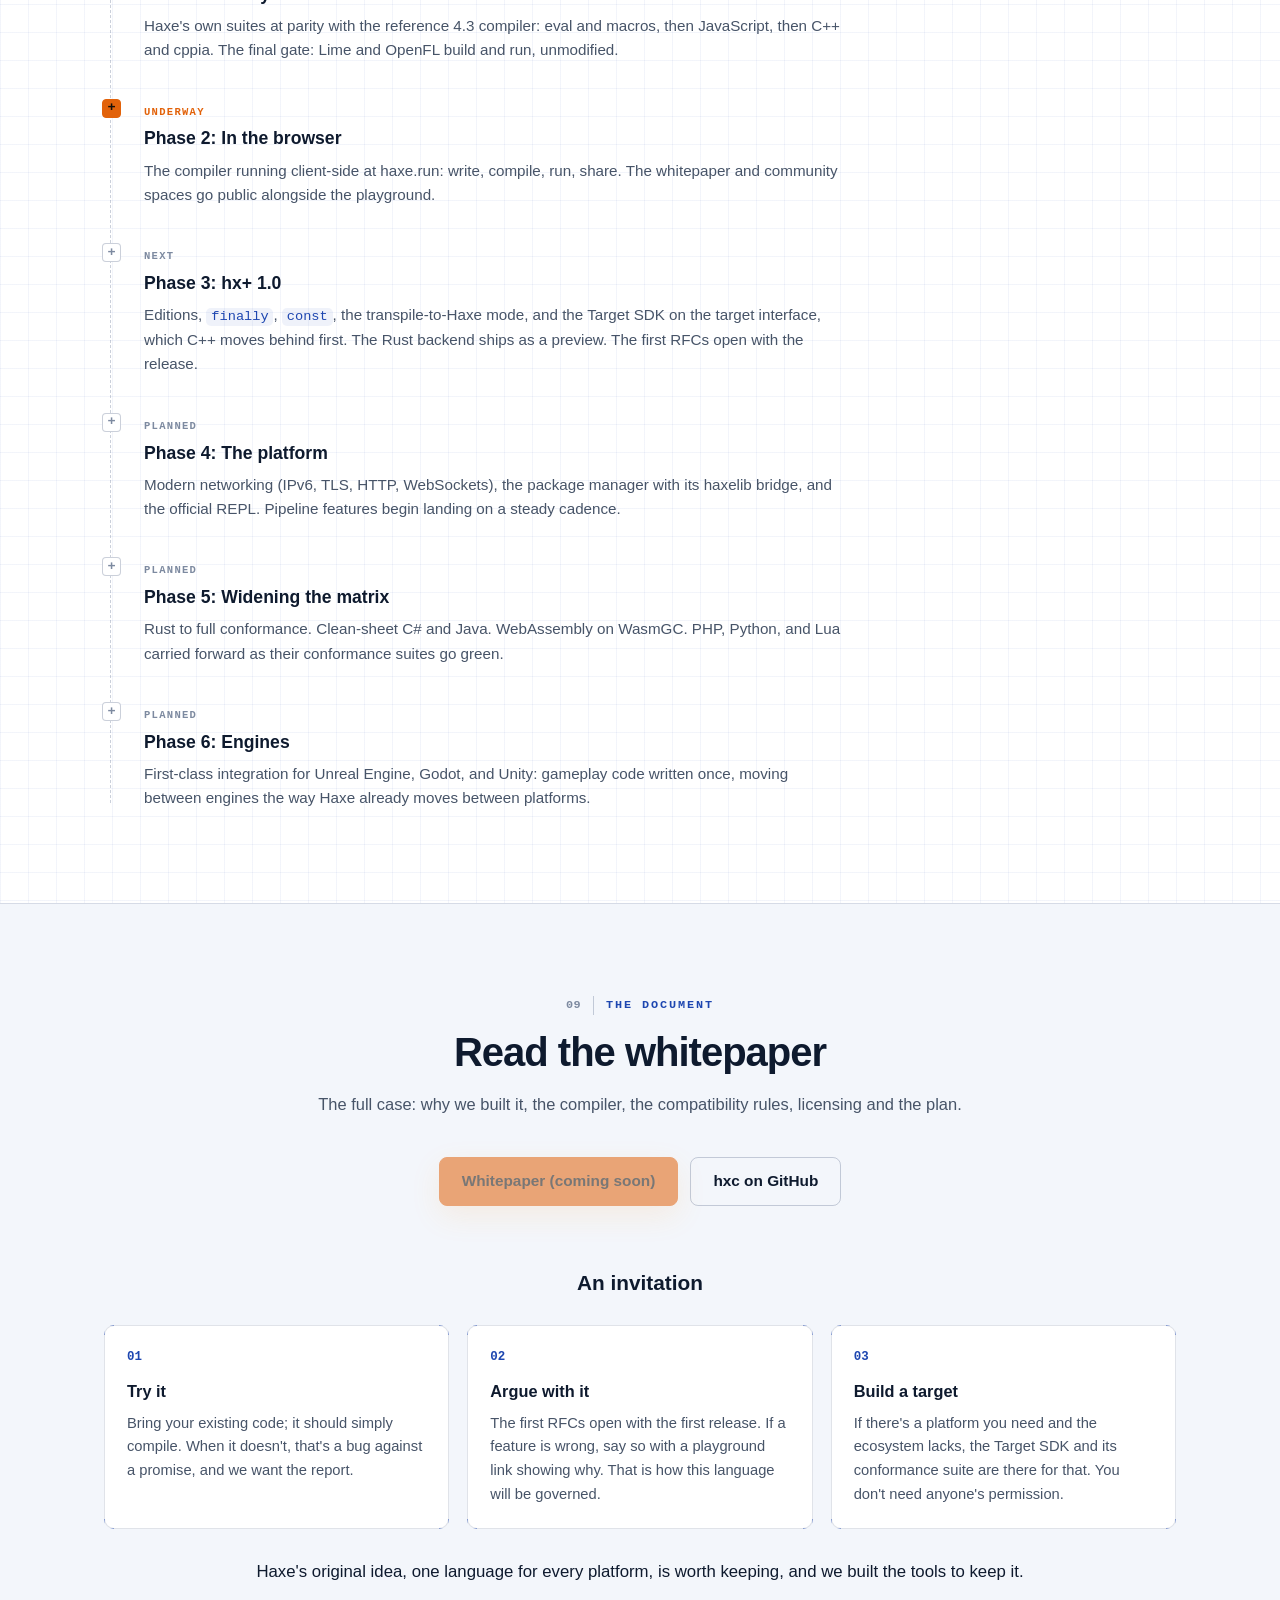
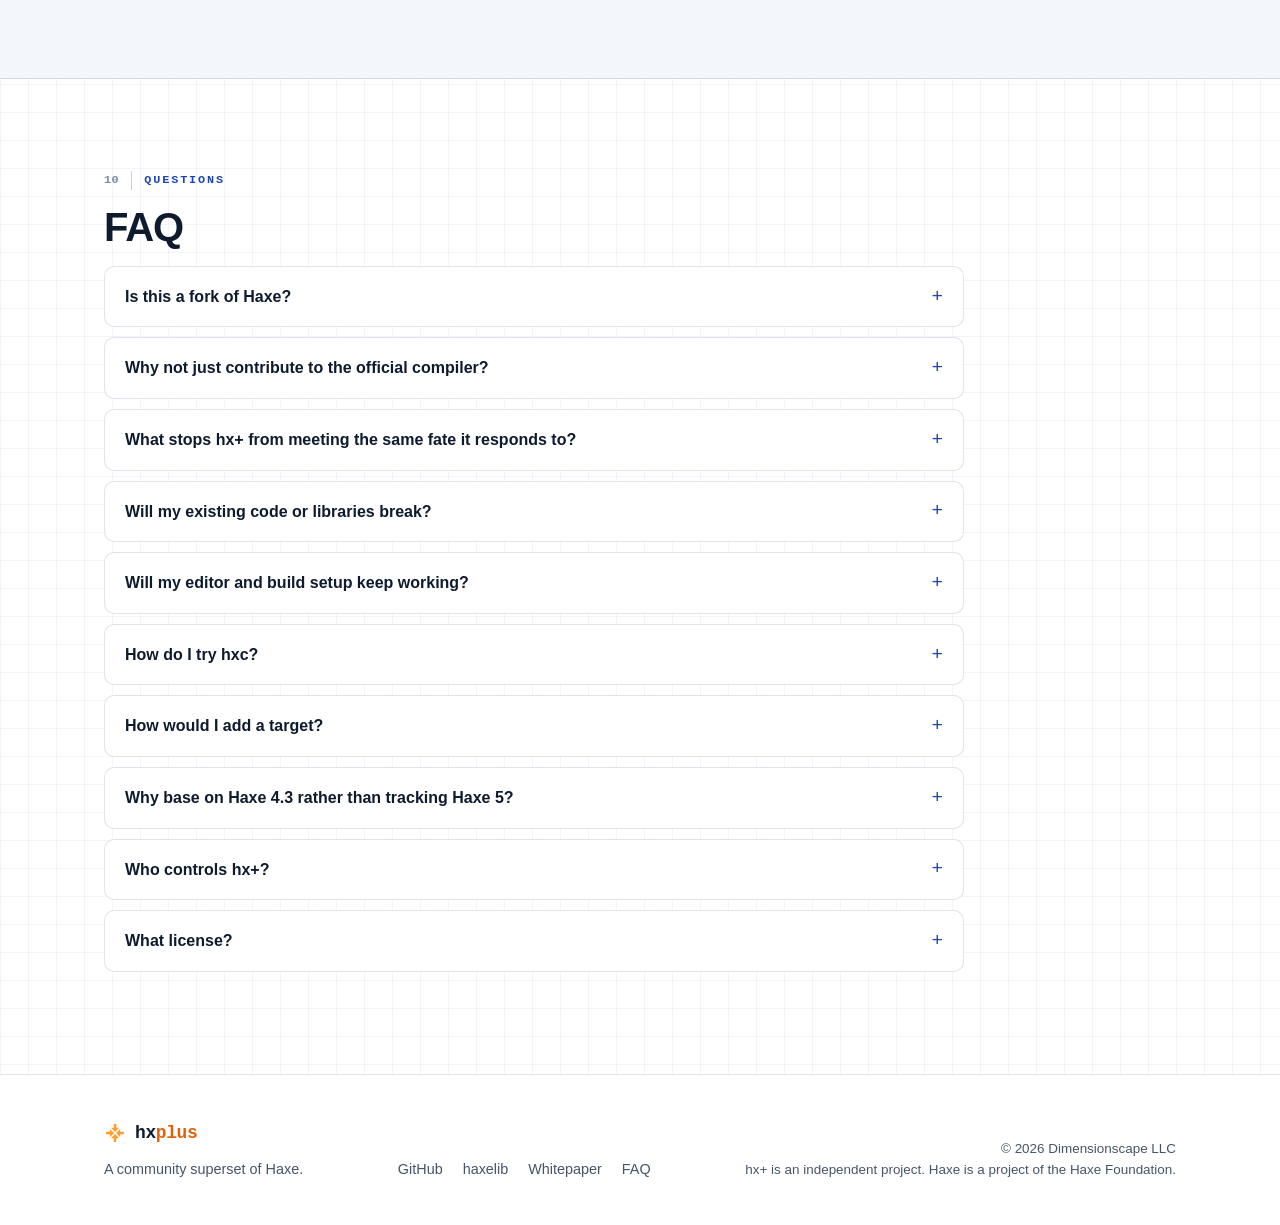
==== commit fcf2b83f: "Describe the target interface as designed and under way, not finished" ====
--- a/index.html
+++ b/index.html
@@ -196,8 +196,7 @@
         </div>
         <div class="card ticks">
           <h3>Cheaper targets</h3>
-          <p>A target is a package of Haxe source compiled into hxc: what it can do, its own filter
-          passes, its generator and its build step. The built-in targets use the same interface, so the people who need a platform can maintain it themselves, and the conformance suite tells them when it's right.</p>
+          <p>Every hxc generator is ordinary Haxe code. Next, every target moves behind one interface: a package of Haxe source compiled into hxc, with what it can do, its own filter passes, its generator and its build step. The built-in targets will use the same interface, so the people who need a platform can maintain it themselves, and the conformance suite tells them when it's right.</p>
         </div>
         <div class="card ticks">
           <h3>More targets, less risk</h3>
@@ -234,9 +233,7 @@
           <li><strong>Self-hosted.</strong> The compiler is written in Haxe, so if you write Haxe you can read, debug and fix your own compiler in the editor you already use.</li>
           <li><strong>Checked, not trusted.</strong> Haxe's unit suite at zero failures, with output and compiler messages compared byte for byte against the reference compiler.</li>
           <li><strong>Native.</strong> Built with hxcpp into a native binary, so being written in Haxe doesn't cost speed.</li>
-          <li><strong>Built to be extended.</strong> The typer, filters and optimizer ask a target
-          what it can do and never which target it is. A target is compiled into hxc from its own
-          package, so any community can own its platform.</li>
+          <li><strong>Built to be extended.</strong> Every generator is ordinary Haxe code, and targets are moving behind one interface, so the typer and optimizer will ask a target what it can do instead of which target it is.</li>
         </ul>
         <div>
           <div class="code-window">
@@ -491,11 +488,9 @@
       </div>
 
       <div class="plug">
-        <p class="shader-kicker">How a target plugs in</p>
+        <p class="shader-kicker">How targets will plug in</p>
         <h3 class="plug-title">The pipeline stays fixed. The target fills its slots.</h3>
-        <p class="plug-lede">The typer, filters and optimizer never test which target is selected; they
-        read what it declared it can do. Everything target-specific arrives through three kinds of
-        contribution, and the built-in targets use exactly the same interface as anyone else's.</p>
+        <p class="plug-lede">We're moving hxc's targets behind one interface, starting with C++. Once they're there, the typer, filters and optimizer stop testing which target is selected and read what it declared it can do instead. Everything target-specific arrives through three kinds of contribution, and the built-in targets use exactly the same interface as anyone else's.</p>
 
         <ol class="flow" aria-label="Compilation pipeline">
           <li class="flow-target"><span class="flow-name">configure</span><span class="flow-who">target</span></li>
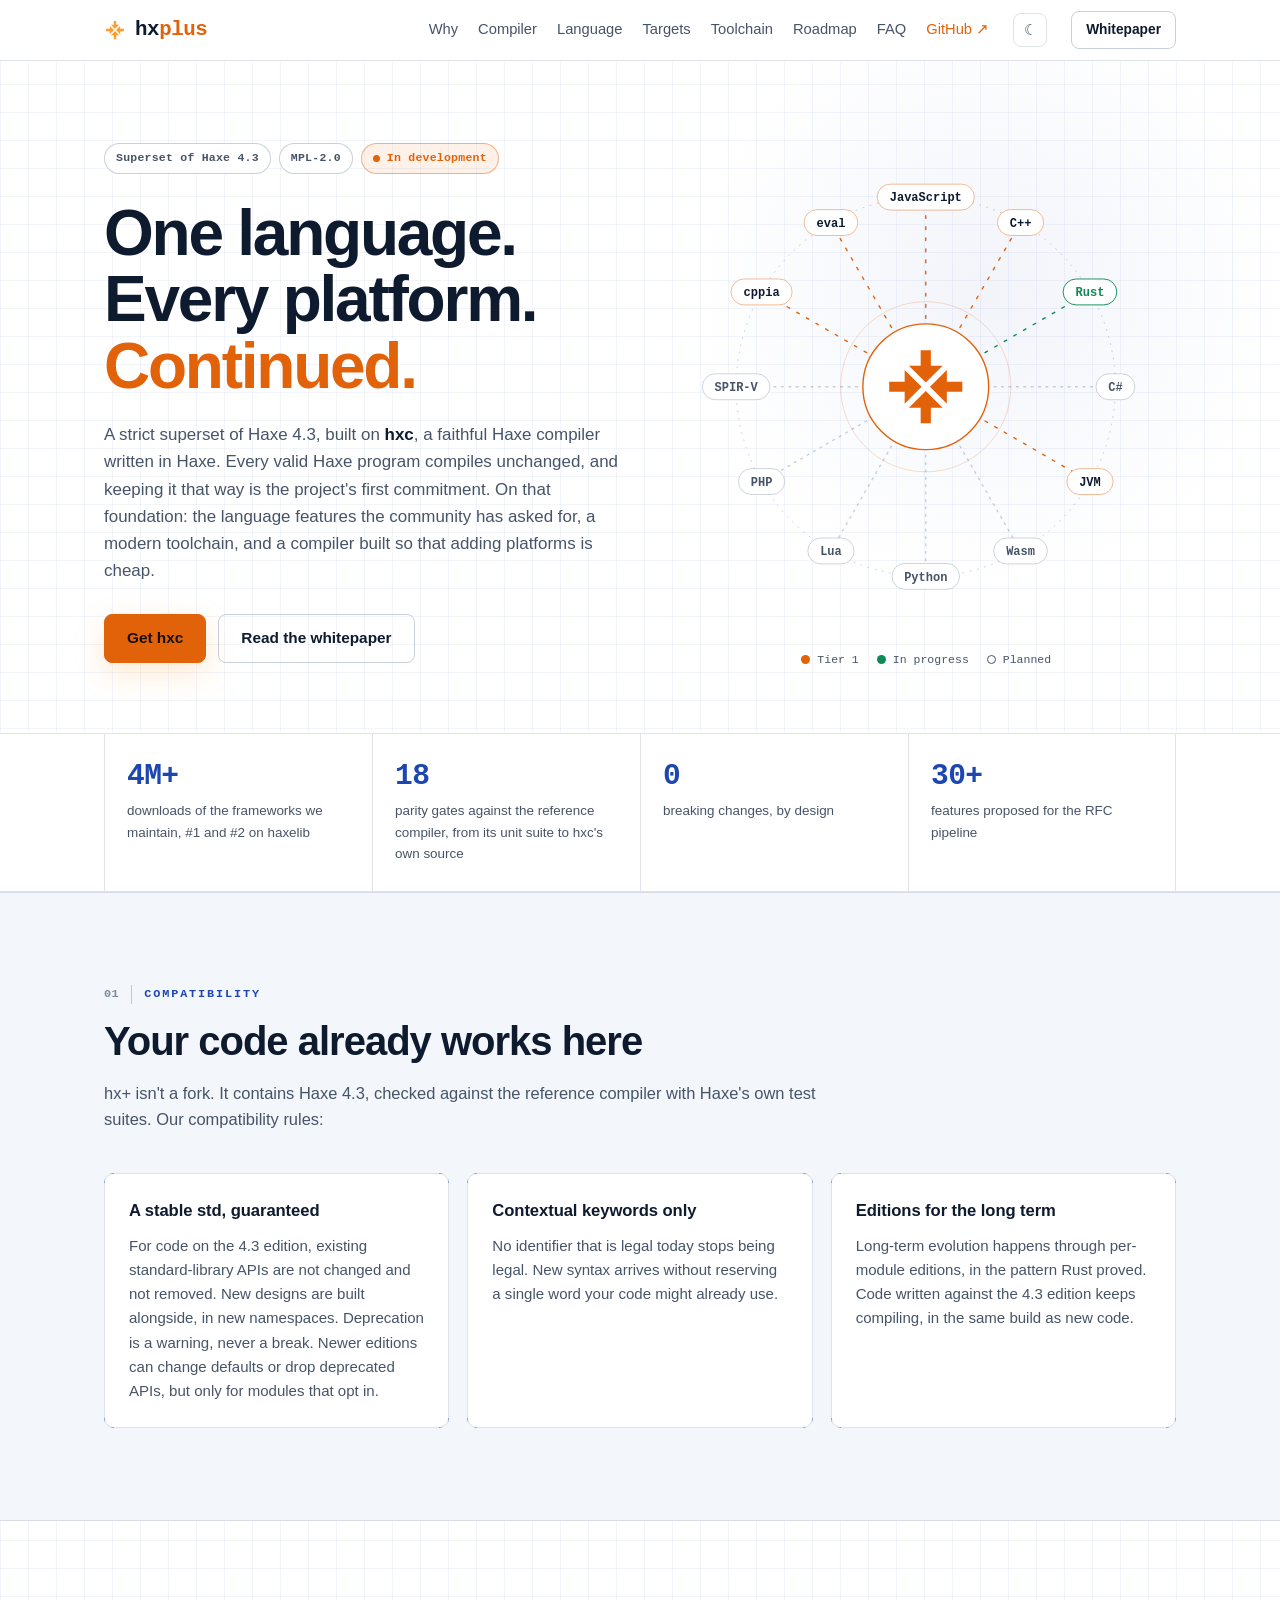
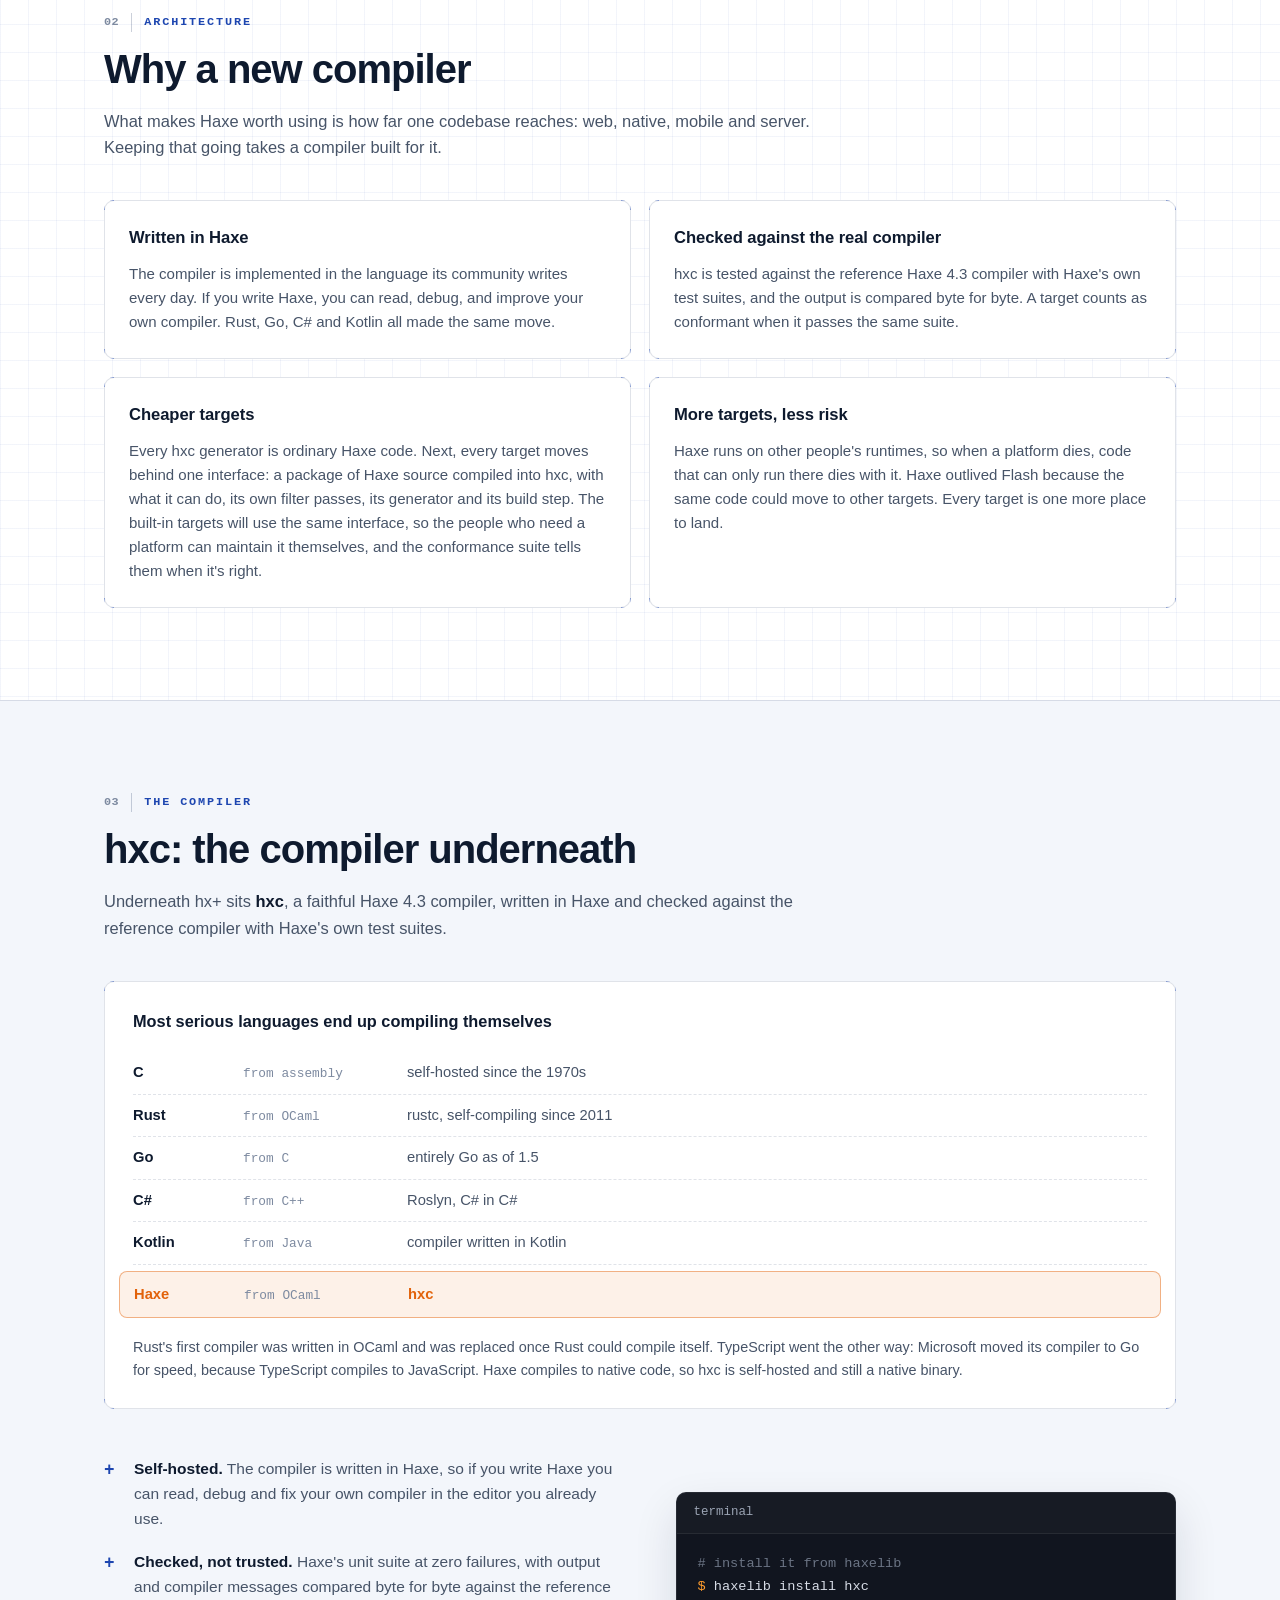
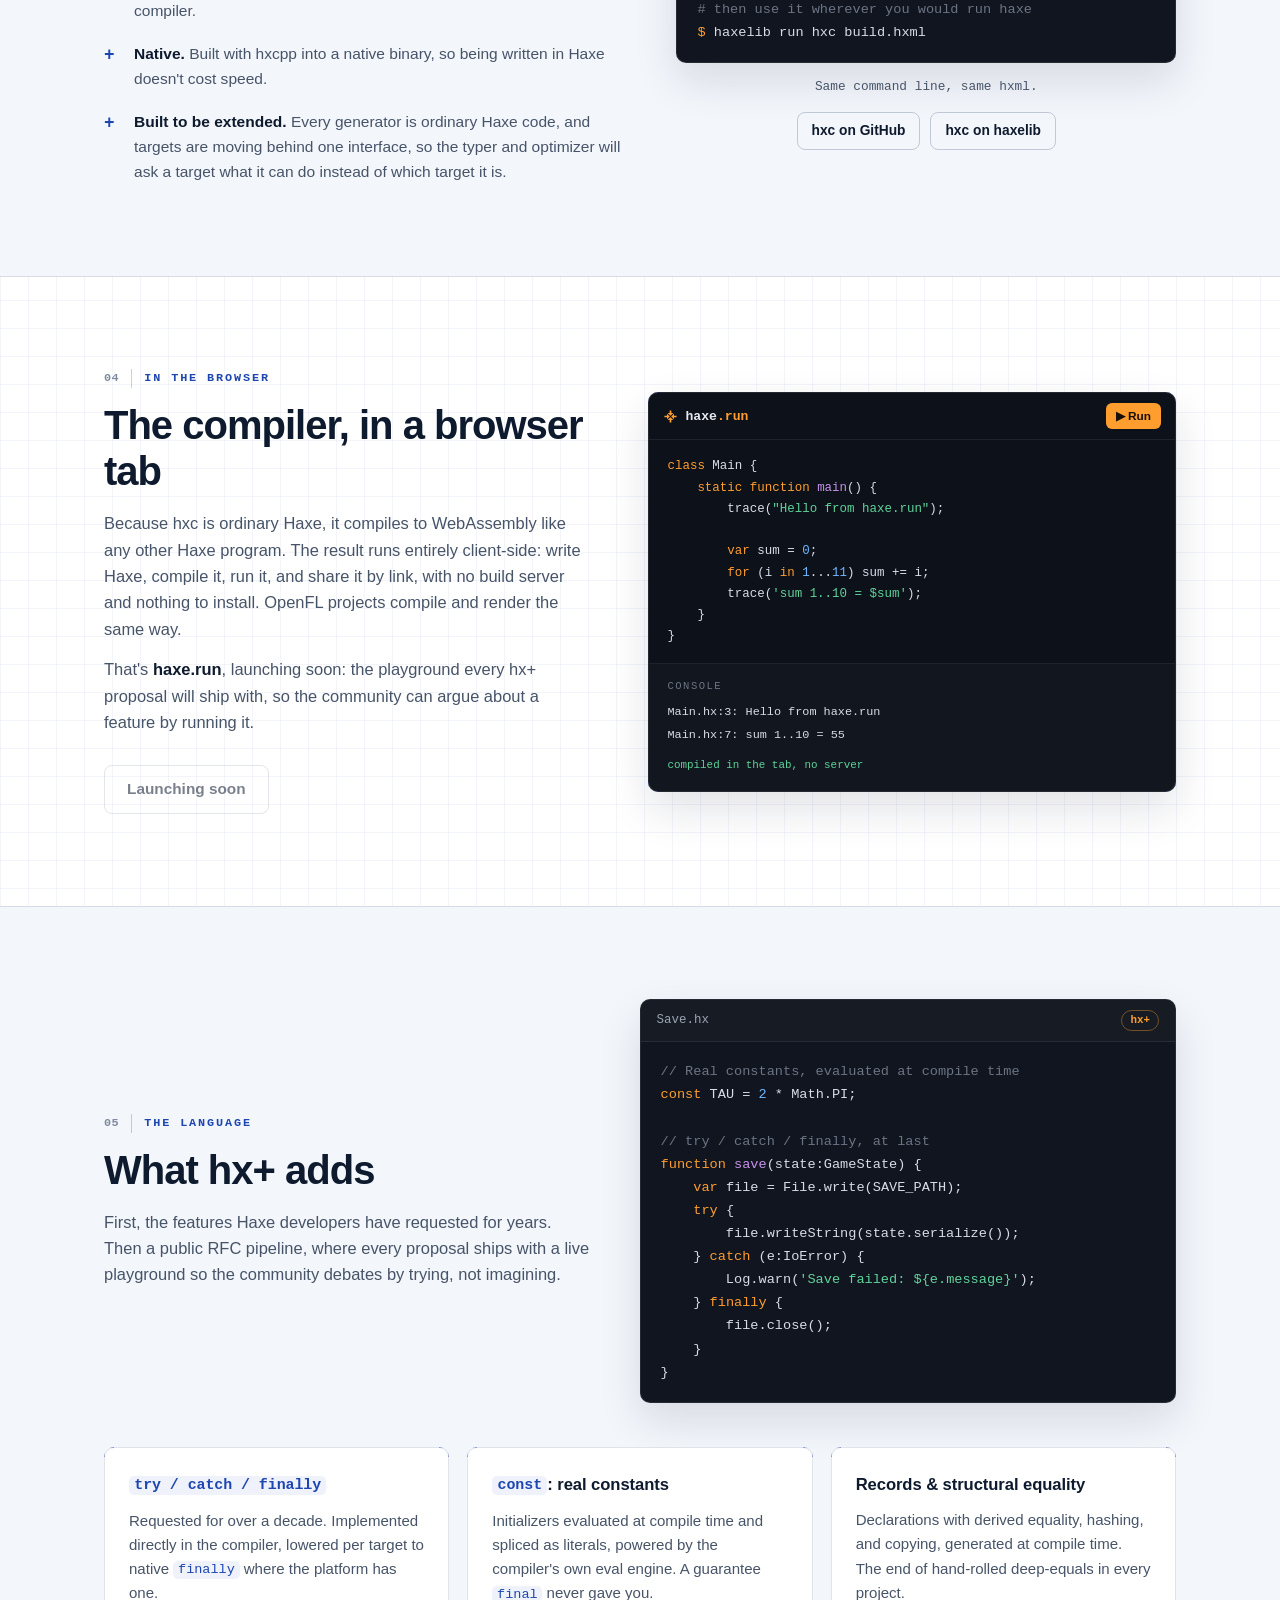
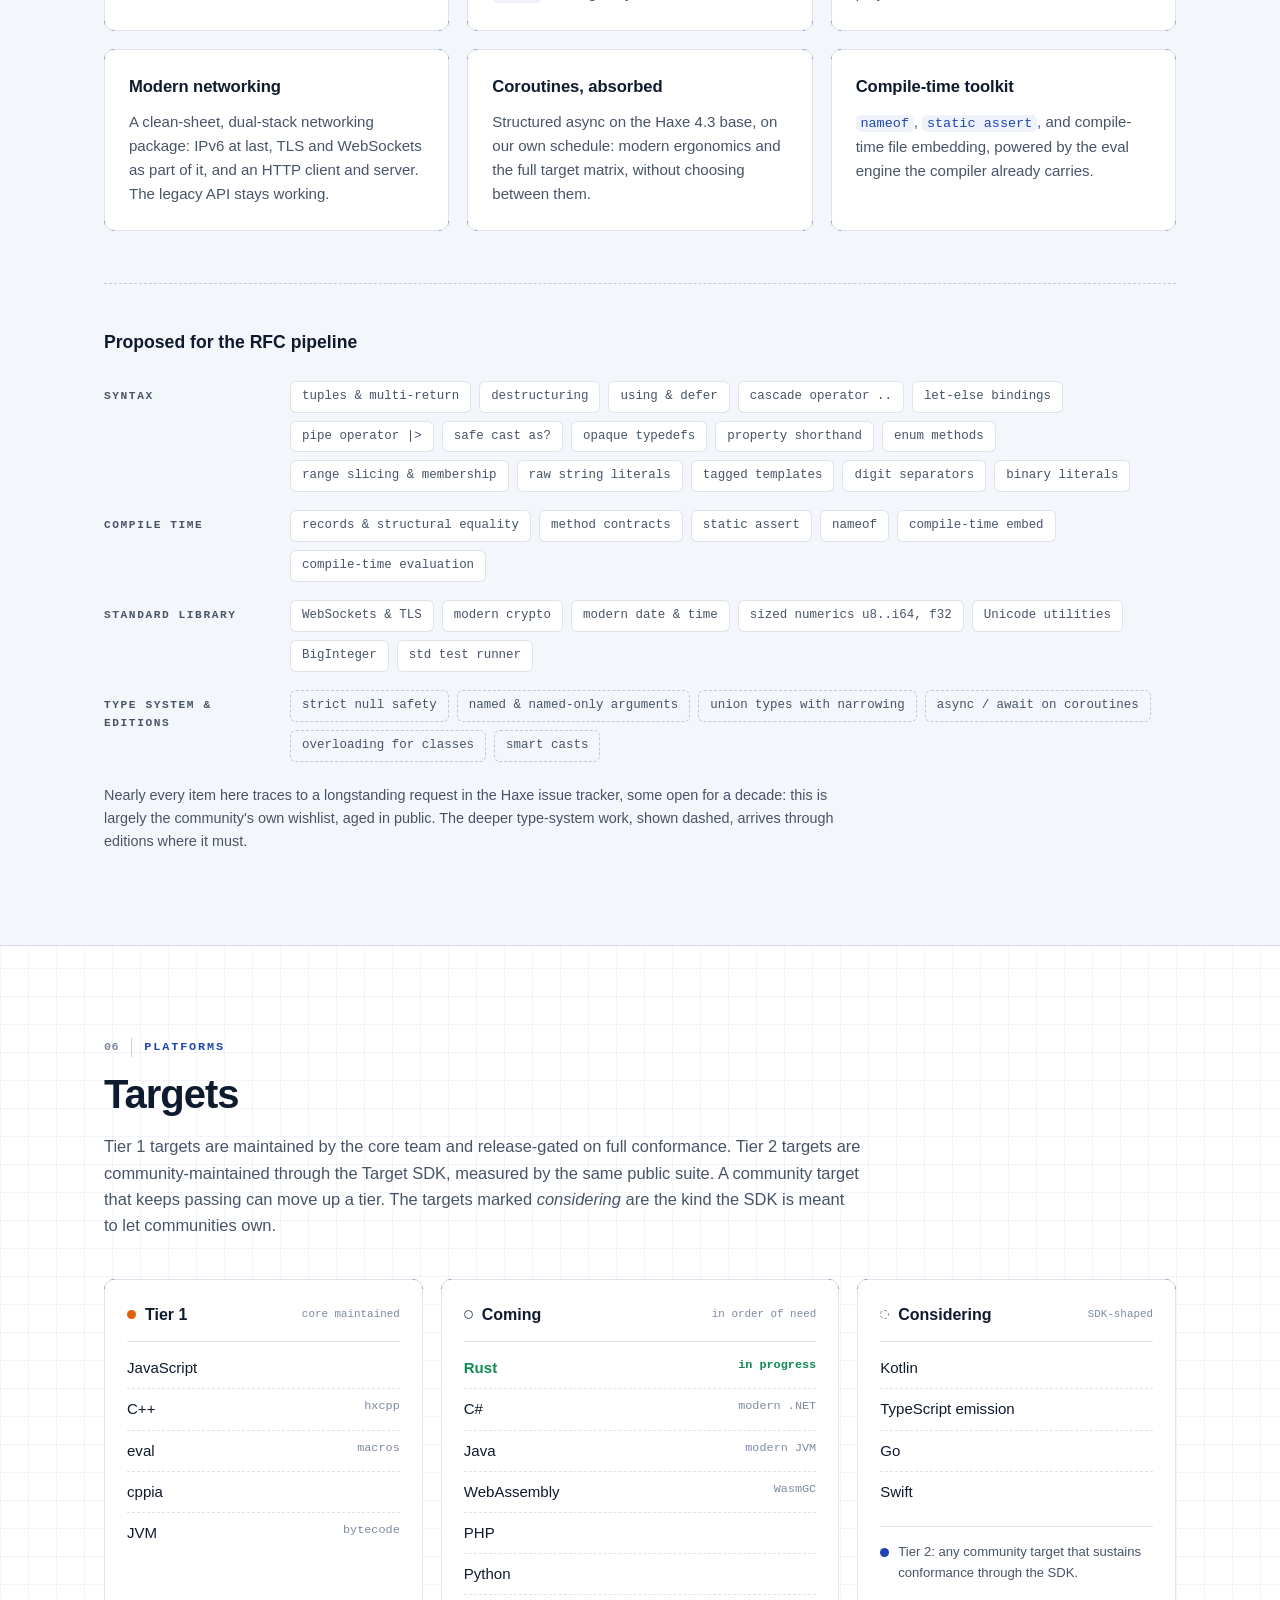
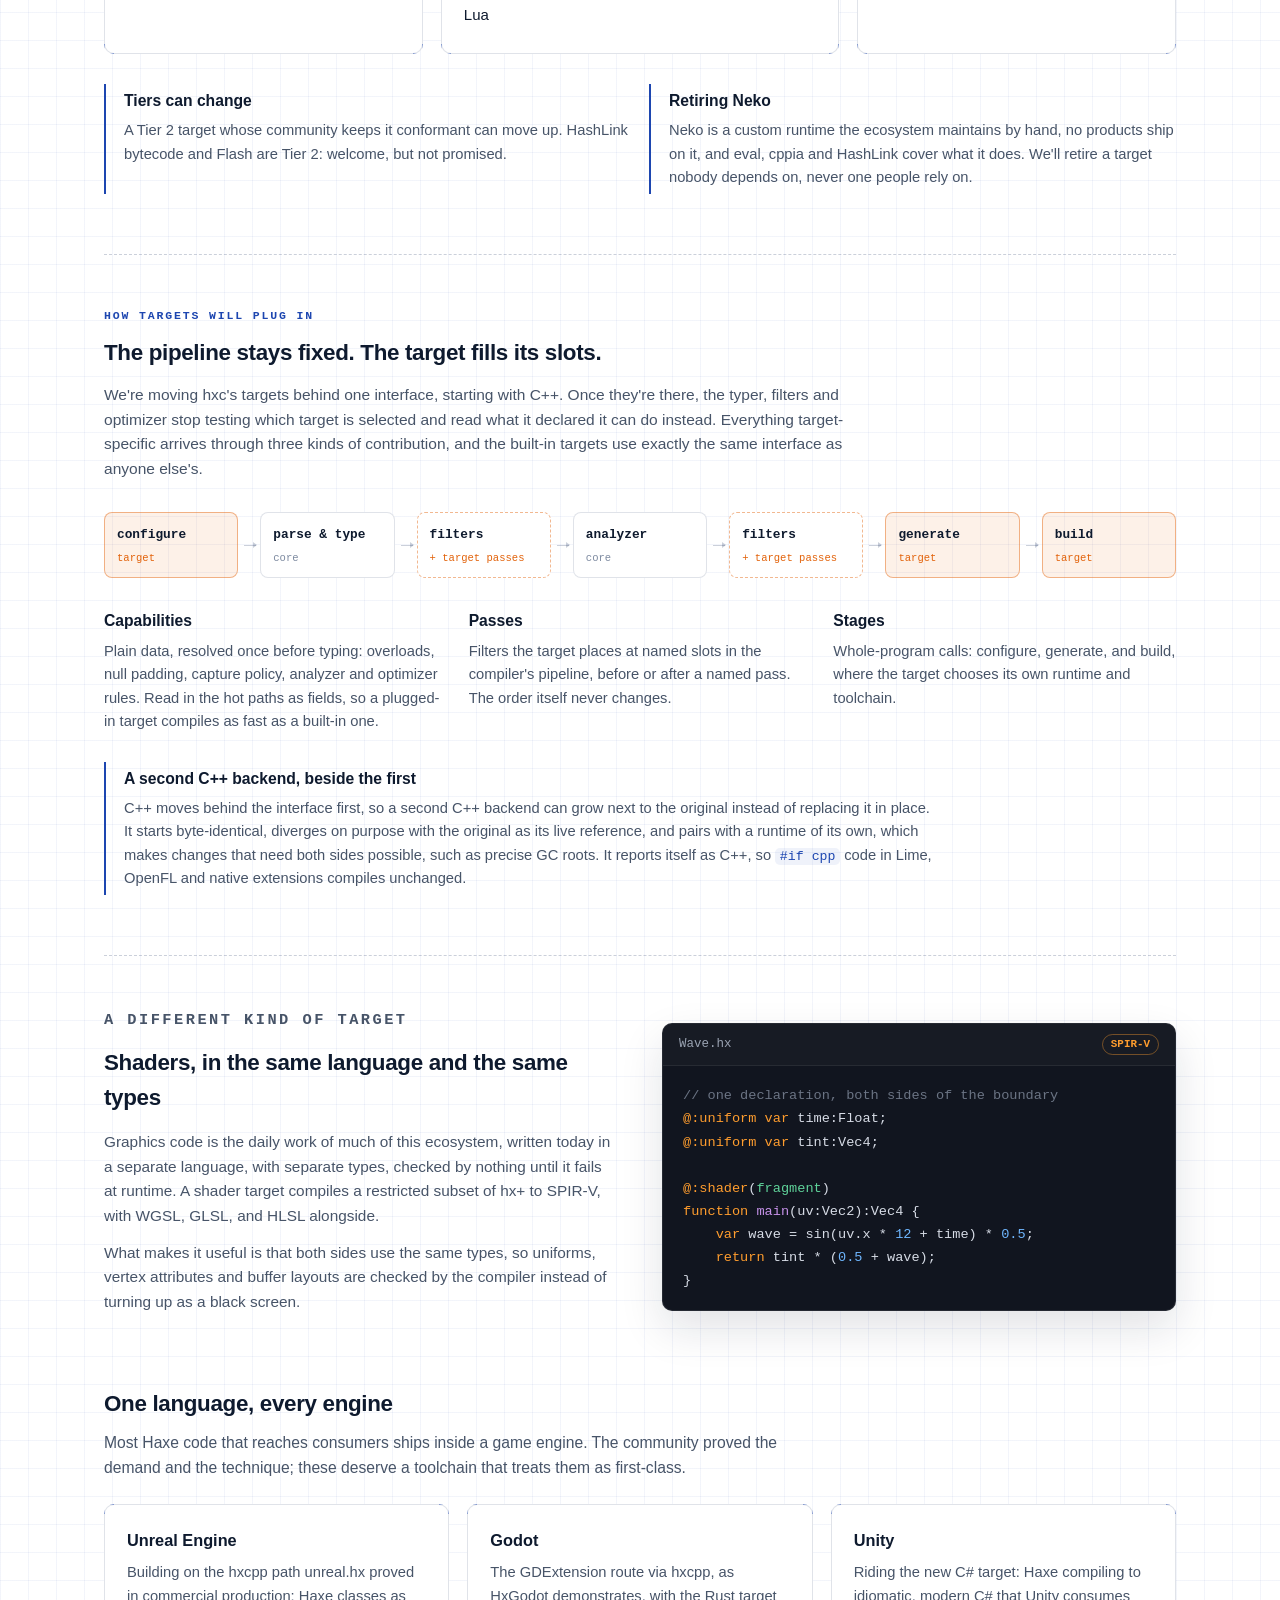
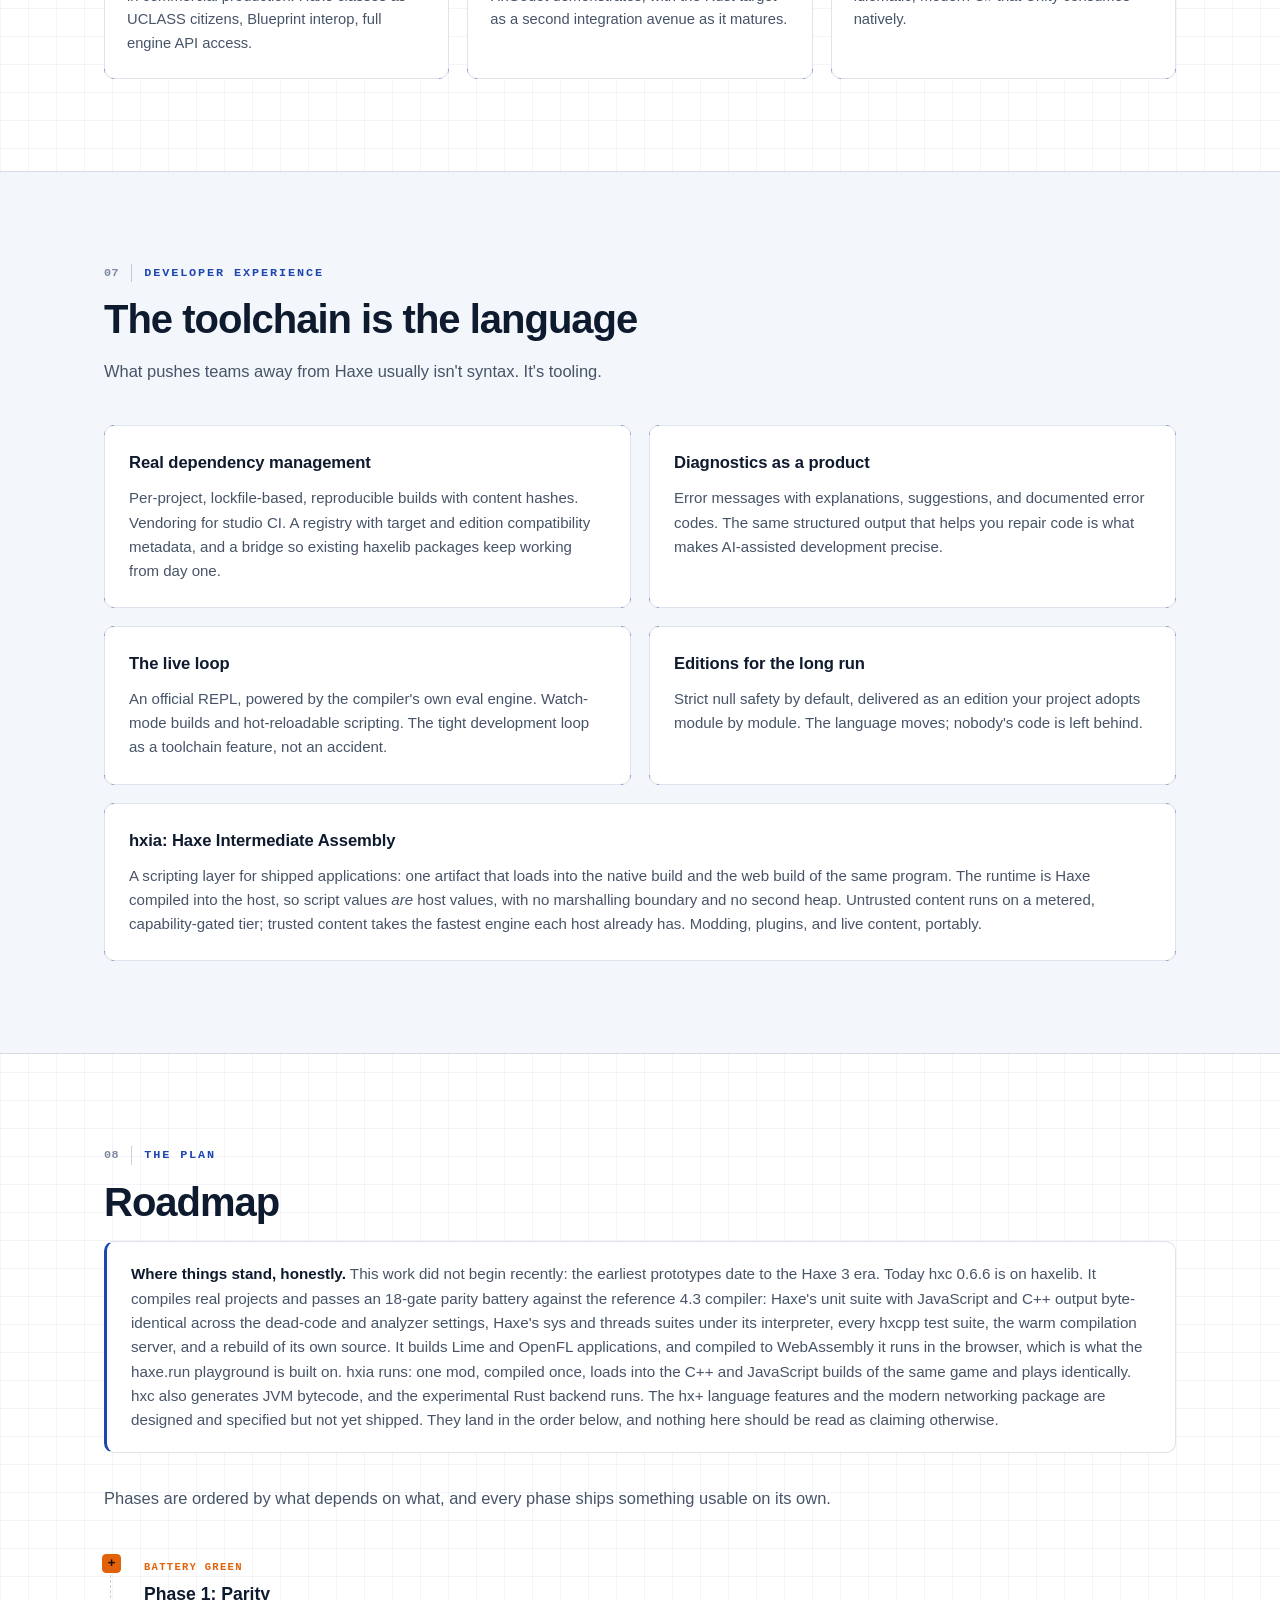
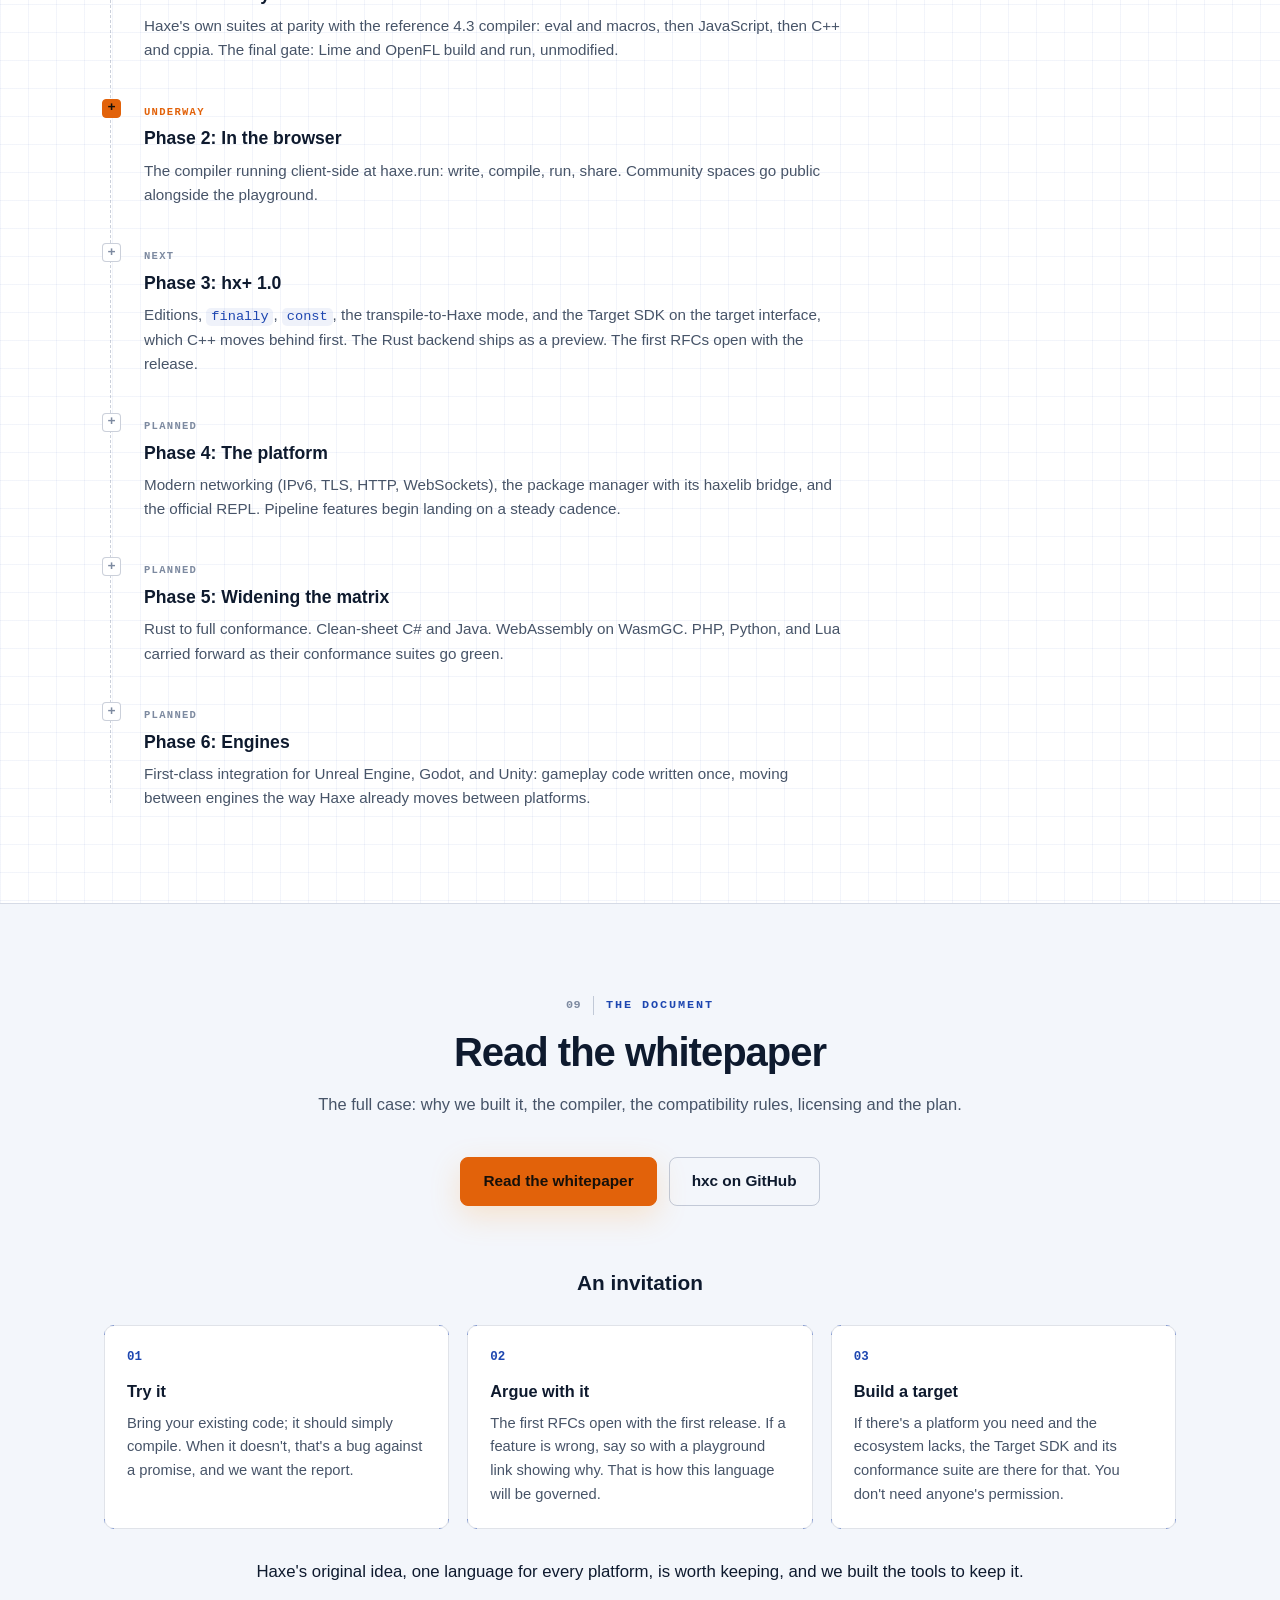
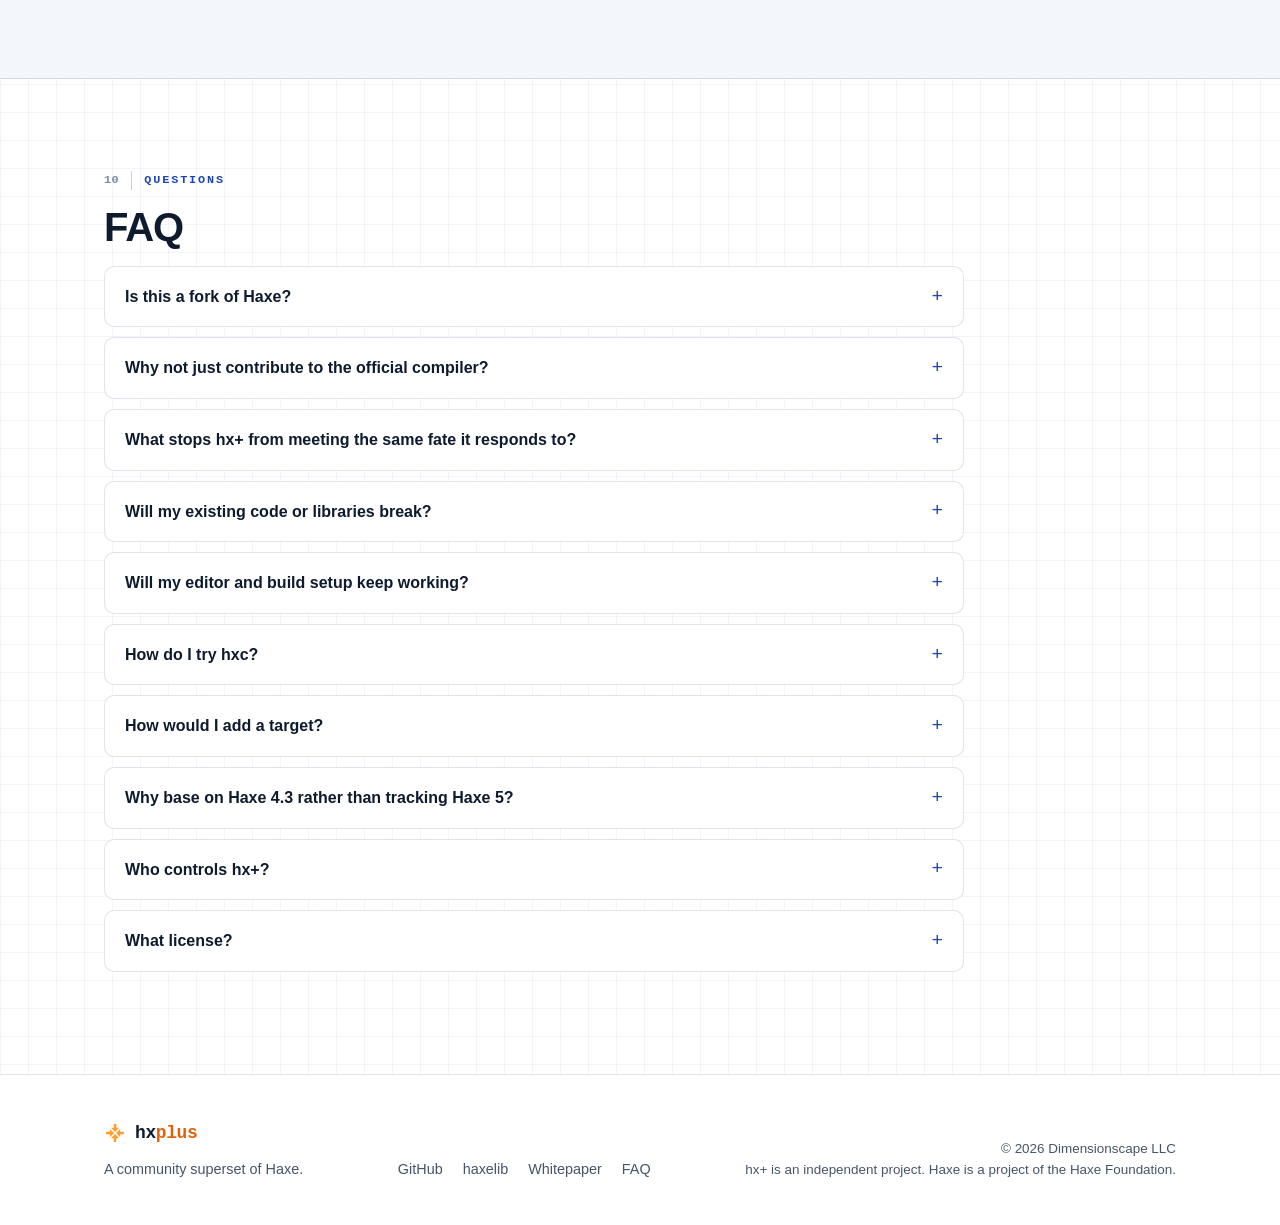
==== commit 84925ca0: "Publish the whitepaper on the site and scope the std promise to the 4.3 edition" ====
--- a/index.html
+++ b/index.html
@@ -53,7 +53,7 @@
       <a class="nav-out" href="https://github.com/dimensionscape/hxc">GitHub <span aria-hidden="true">&#8599;</span></a>
     </nav>
     <button class="theme-toggle" id="themeToggle" aria-label="Toggle theme"><span class="tt-sun">&#9728;</span><span class="tt-moon">&#9790;</span></button>
-    <a class="btn btn-small" href="#whitepaper">Whitepaper</a>
+    <a class="btn btn-small" href="whitepaper.html">Whitepaper</a>
     <button class="nav-toggle" id="navToggle" aria-label="Menu" aria-expanded="false" aria-controls="siteNav">
       <span></span><span></span><span></span>
     </button>
@@ -81,7 +81,7 @@
         </p>
         <div class="cta-row">
           <a class="btn btn-primary" href="https://github.com/dimensionscape/hxc">Get hxc</a>
-          <a class="btn btn-ghost" href="#whitepaper">Read the whitepaper</a>
+          <a class="btn btn-ghost" href="whitepaper.html">Read the whitepaper</a>
         </div>
       </div>
 
@@ -158,9 +158,9 @@
       <div class="cards cards-3">
         <div class="card ticks">
           <h3>A stable std, guaranteed</h3>
-          <p>Existing standard-library APIs are not changed and not removed. New designs are built
-          alongside, in new namespaces. Deprecation is a warning, never a break, and the narrow
-          exceptions (security fixes, platform withdrawals) are published in advance, Go-style.</p>
+          <p>For code on the 4.3 edition, existing standard-library APIs are not changed and not removed.
+          New designs are built alongside, in new namespaces. Deprecation is a warning, never a break.
+          Newer editions can change defaults or drop deprecated APIs, but only for modules that opt in.</p>
         </div>
         <div class="card ticks">
           <h3>Contextual keywords only</h3>
@@ -645,7 +645,7 @@
         <li class="is-active">
           <span class="phase-state">Underway</span>
           <h3>Phase 2: In the browser</h3>
-          <p>The compiler running client-side at haxe.run: write, compile, run, share. The whitepaper and community spaces go public alongside the playground.</p>
+          <p>The compiler running client-side at haxe.run: write, compile, run, share. Community spaces go public alongside the playground.</p>
         </li>
         <li>
           <span class="phase-state">Next</span>
@@ -685,7 +685,7 @@
         The full case: why we built it, the compiler, the compatibility rules, licensing and the plan.
       </p>
       <div class="cta-row cta-center">
-        <a class="btn btn-primary" href="#" aria-disabled="true">Whitepaper (coming soon)</a>
+        <a class="btn btn-primary" href="whitepaper.html">Read the whitepaper</a>
         <a class="btn btn-ghost" href="https://github.com/dimensionscape/hxc">hxc on GitHub</a>
       </div>
 
@@ -790,7 +790,7 @@
     <nav class="footer-links" aria-label="Elsewhere">
       <a href="https://github.com/dimensionscape/hxc">GitHub</a>
       <a href="https://lib.haxe.org/p/hxc/">haxelib</a>
-      <a href="#whitepaper">Whitepaper</a>
+      <a href="whitepaper.html">Whitepaper</a>
       <a href="#faq">FAQ</a>
     </nav>
     <div class="footer-meta">
--- a/assets/style.css
+++ b/assets/style.css
@@ -1411,6 +1411,98 @@
 
 .footer-meta p { color: var(--muted); font-size: 0.84rem; }
 
+/* ---------- Whitepaper page ---------- */
+
+.doc-page { padding: 56px 0 84px; }
+
+.doc-layout {
+  display: grid;
+  grid-template-columns: minmax(0, 760px) 220px;
+  gap: 56px;
+  justify-content: center;
+  align-items: start;
+}
+
+.doc h1 {
+  font-size: clamp(2rem, 4vw, 2.8rem);
+  letter-spacing: -0.03em;
+  line-height: 1.1;
+  margin-bottom: 18px;
+}
+
+.doc h2 {
+  font-size: 1.5rem;
+  letter-spacing: -0.02em;
+  line-height: 1.25;
+  margin: 48px 0 14px;
+  padding-top: 26px;
+  border-top: 1px dashed var(--border-strong);
+  scroll-margin-top: 80px;
+}
+
+.doc h3 {
+  font-size: 1.12rem;
+  margin: 30px 0 10px;
+  scroll-margin-top: 80px;
+}
+
+.doc p,
+.doc li {
+  color: var(--muted);
+  font-size: 1.02rem;
+  line-height: 1.75;
+}
+
+.doc p { margin-bottom: 16px; }
+.doc strong { color: var(--text); }
+.doc ul, .doc ol { margin: 0 0 18px 22px; }
+.doc li { margin-bottom: 8px; }
+.doc a { color: var(--ink); }
+.doc hr { border: none; border-top: 1px solid var(--border); margin: 34px 0; }
+.doc hr + h2 { border-top: none; padding-top: 0; margin-top: 0; }
+
+.doc .table-wrap { overflow-x: auto; margin: 0 0 20px; }
+.doc table { border-collapse: collapse; width: 100%; font-size: 0.95rem; }
+.doc th, .doc td { text-align: left; padding: 9px 12px; border-bottom: 1px solid var(--border); }
+.doc th { color: var(--text); font-size: 0.78rem; text-transform: uppercase; letter-spacing: 0.05em; }
+.doc td { color: var(--muted); }
+
+.doc .qa { margin-bottom: 18px; }
+.doc .qa .q { margin-bottom: 4px; }
+
+.doc-toc { position: sticky; top: 84px; font-size: 0.88rem; }
+
+.doc-toc-title {
+  font-family: var(--mono);
+  font-size: 0.7rem;
+  font-weight: 700;
+  letter-spacing: 0.14em;
+  text-transform: uppercase;
+  color: var(--faint);
+  margin-bottom: 10px;
+}
+
+.doc-toc ol { list-style: none; border-left: 1px solid var(--border); }
+.doc-toc a { display: block; padding: 5px 0 5px 14px; color: var(--muted); text-decoration: none; }
+.doc-toc a:hover { color: var(--ink); }
+
+/* The whitepaper header has two links and no menu button, so they always show. */
+@media (max-width: 980px) {
+  .site-nav.doc-nav {
+    display: flex;
+    position: static;
+    flex-direction: row;
+    gap: 16px;
+    margin-left: auto;
+    padding: 0;
+    background: none;
+    border: none;
+  }
+  .site-nav.doc-nav a { padding: 0; border: none; font-size: 0.92rem; }
+  .doc-layout { grid-template-columns: minmax(0, 1fr); }
+  .doc-toc { display: none; }
+}
+
 /* ---------- Responsive ---------- */
 
 @media (max-width: 980px) {
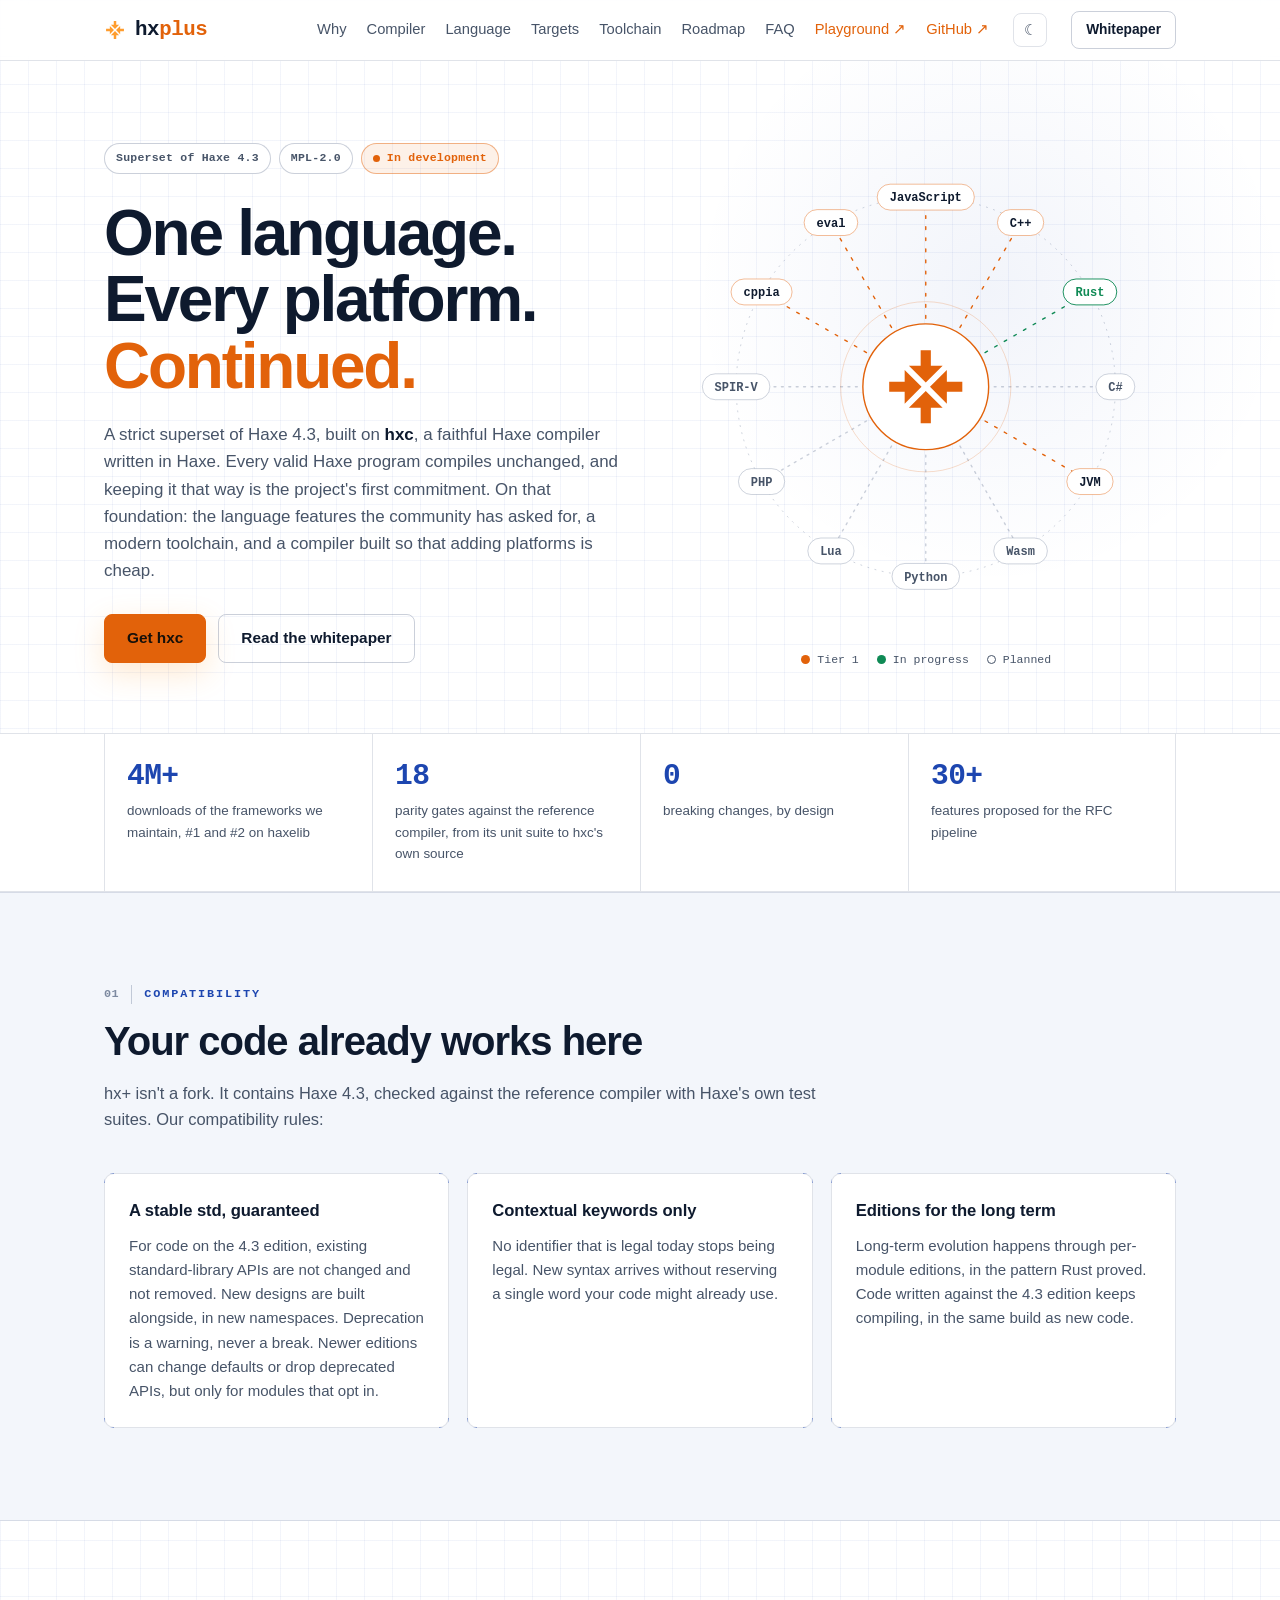
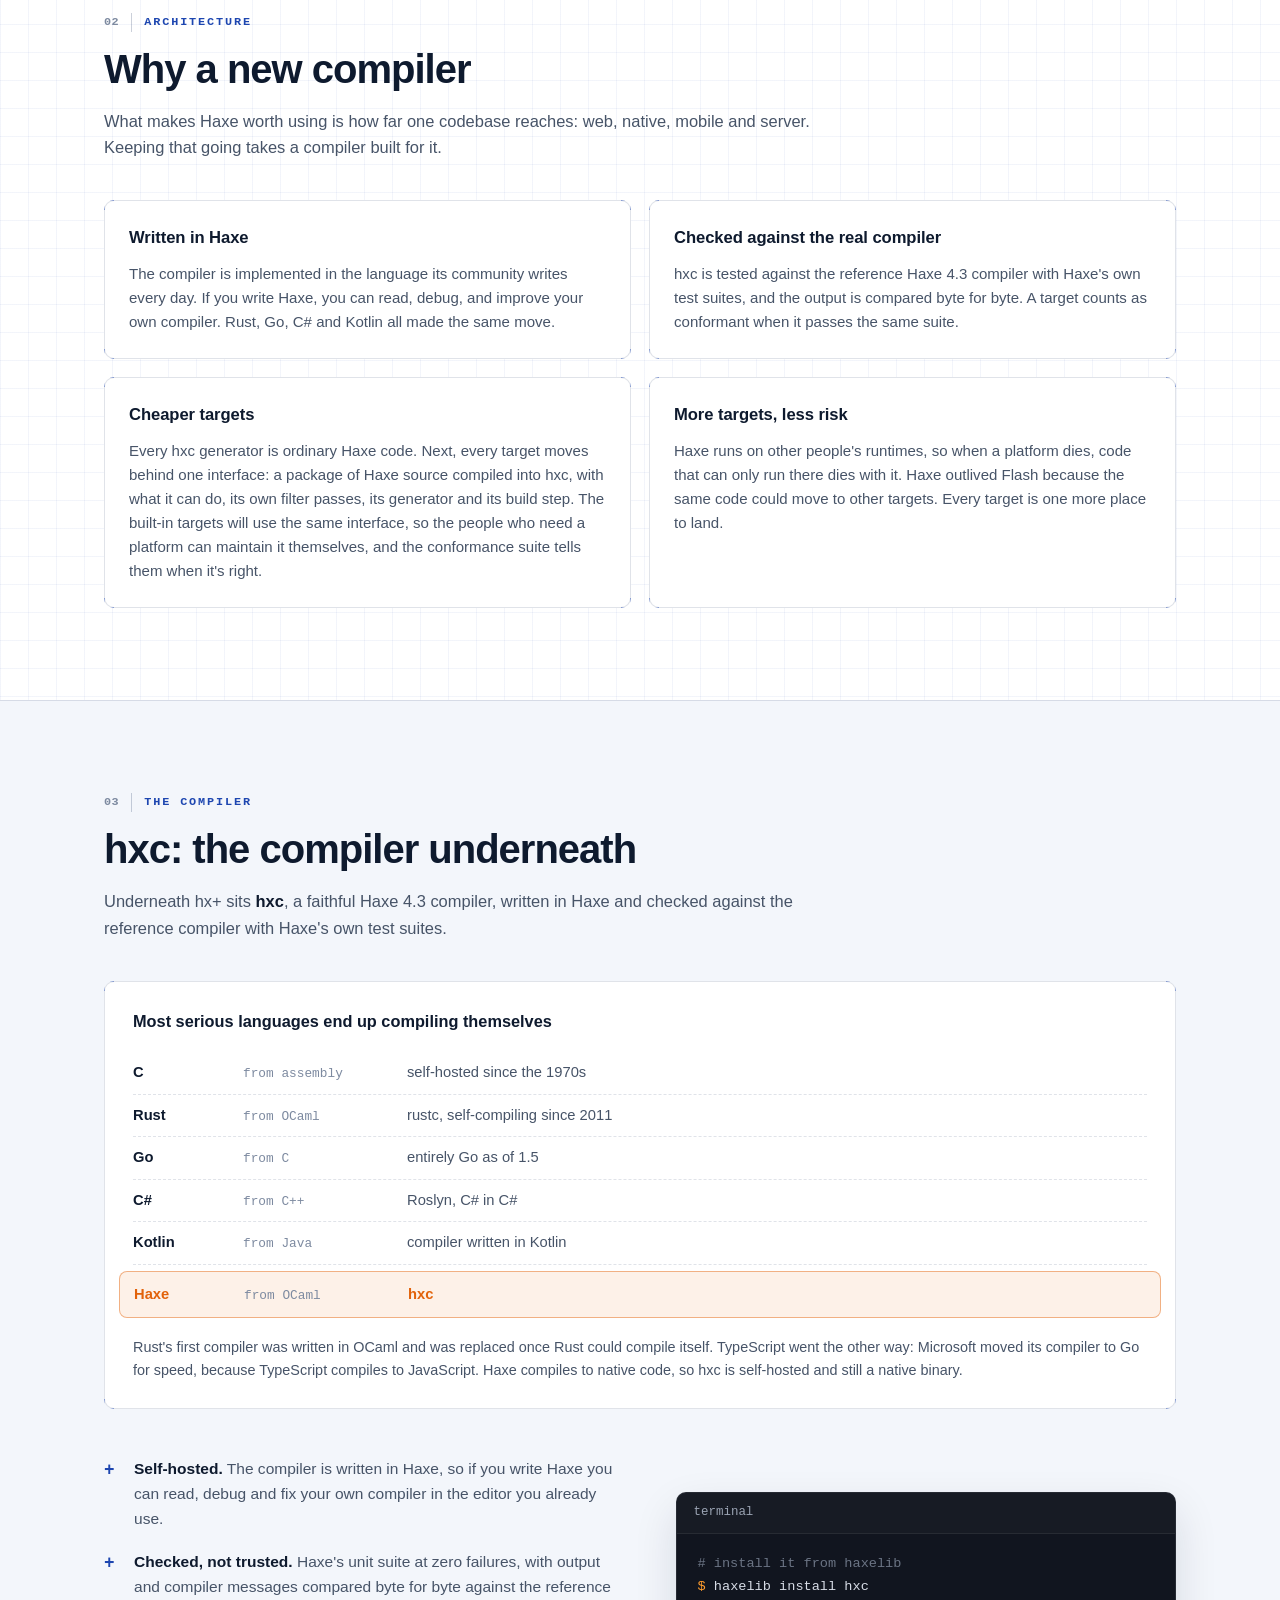
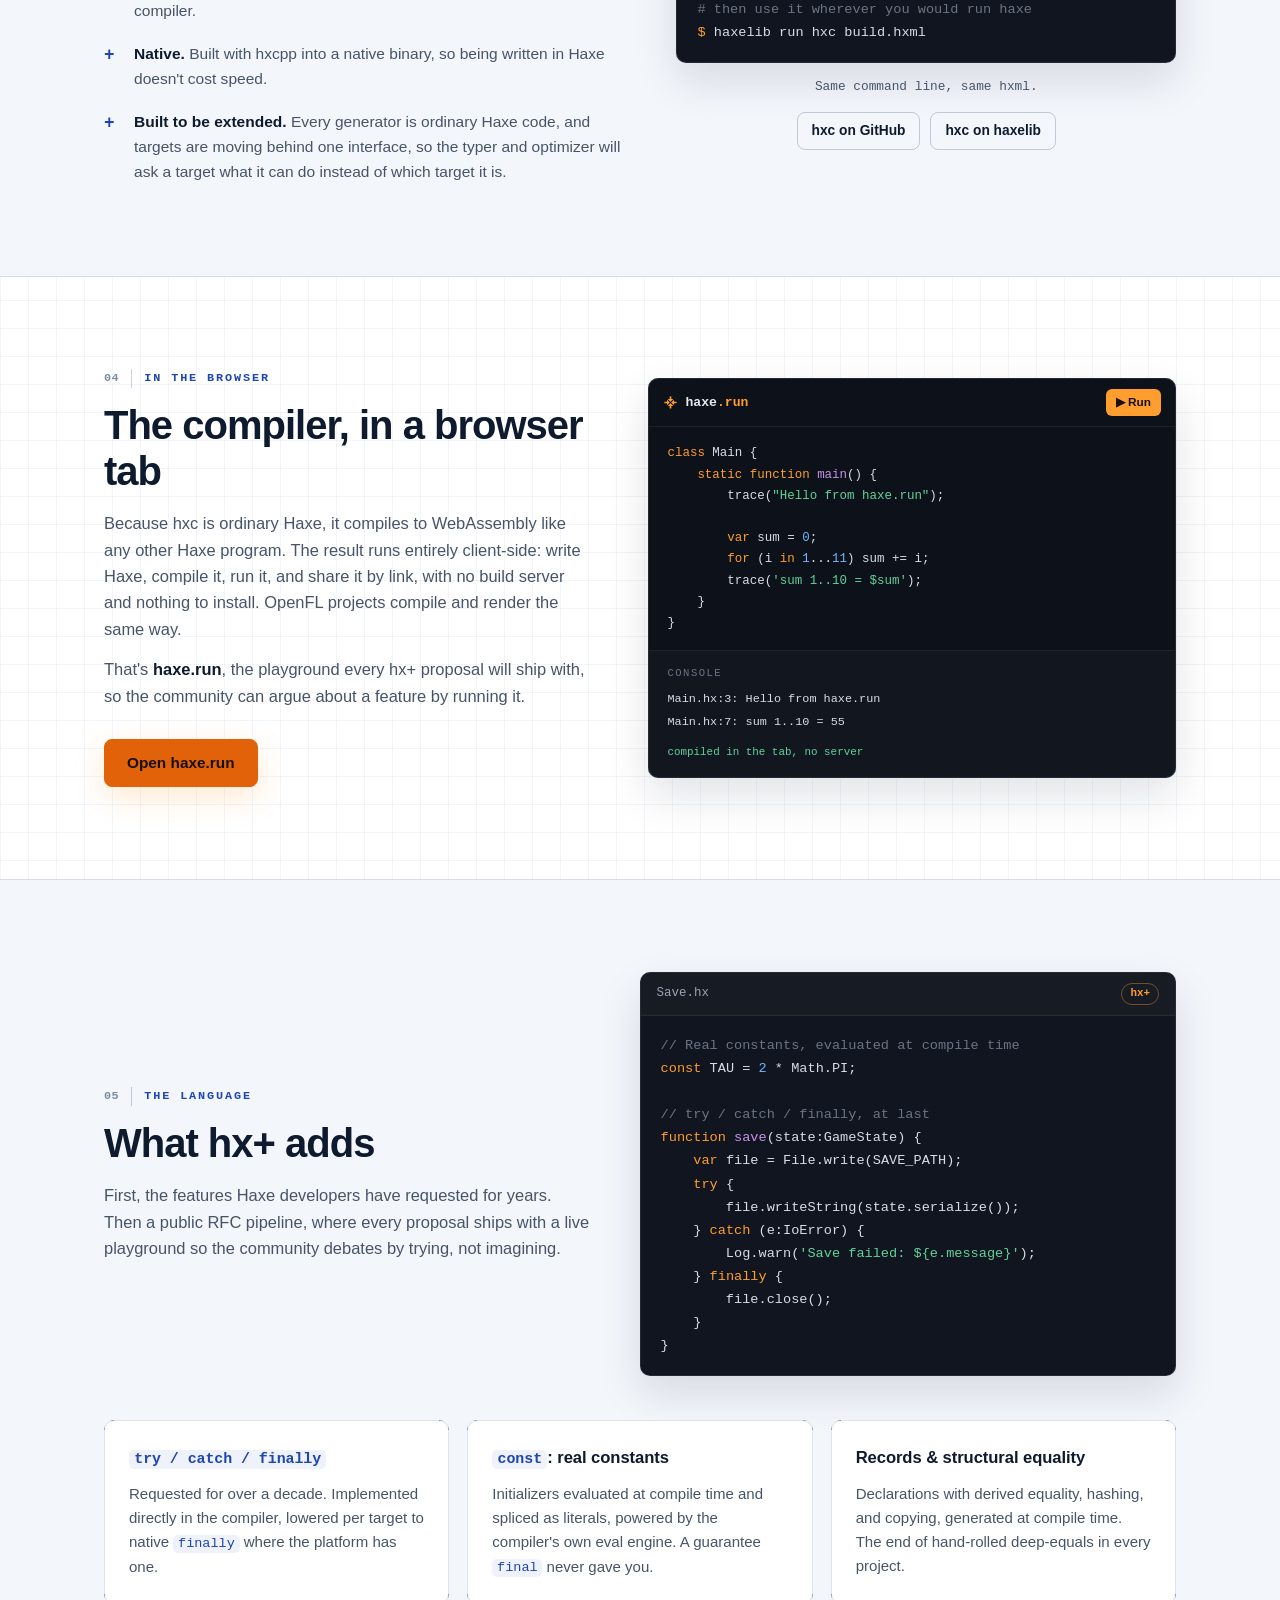
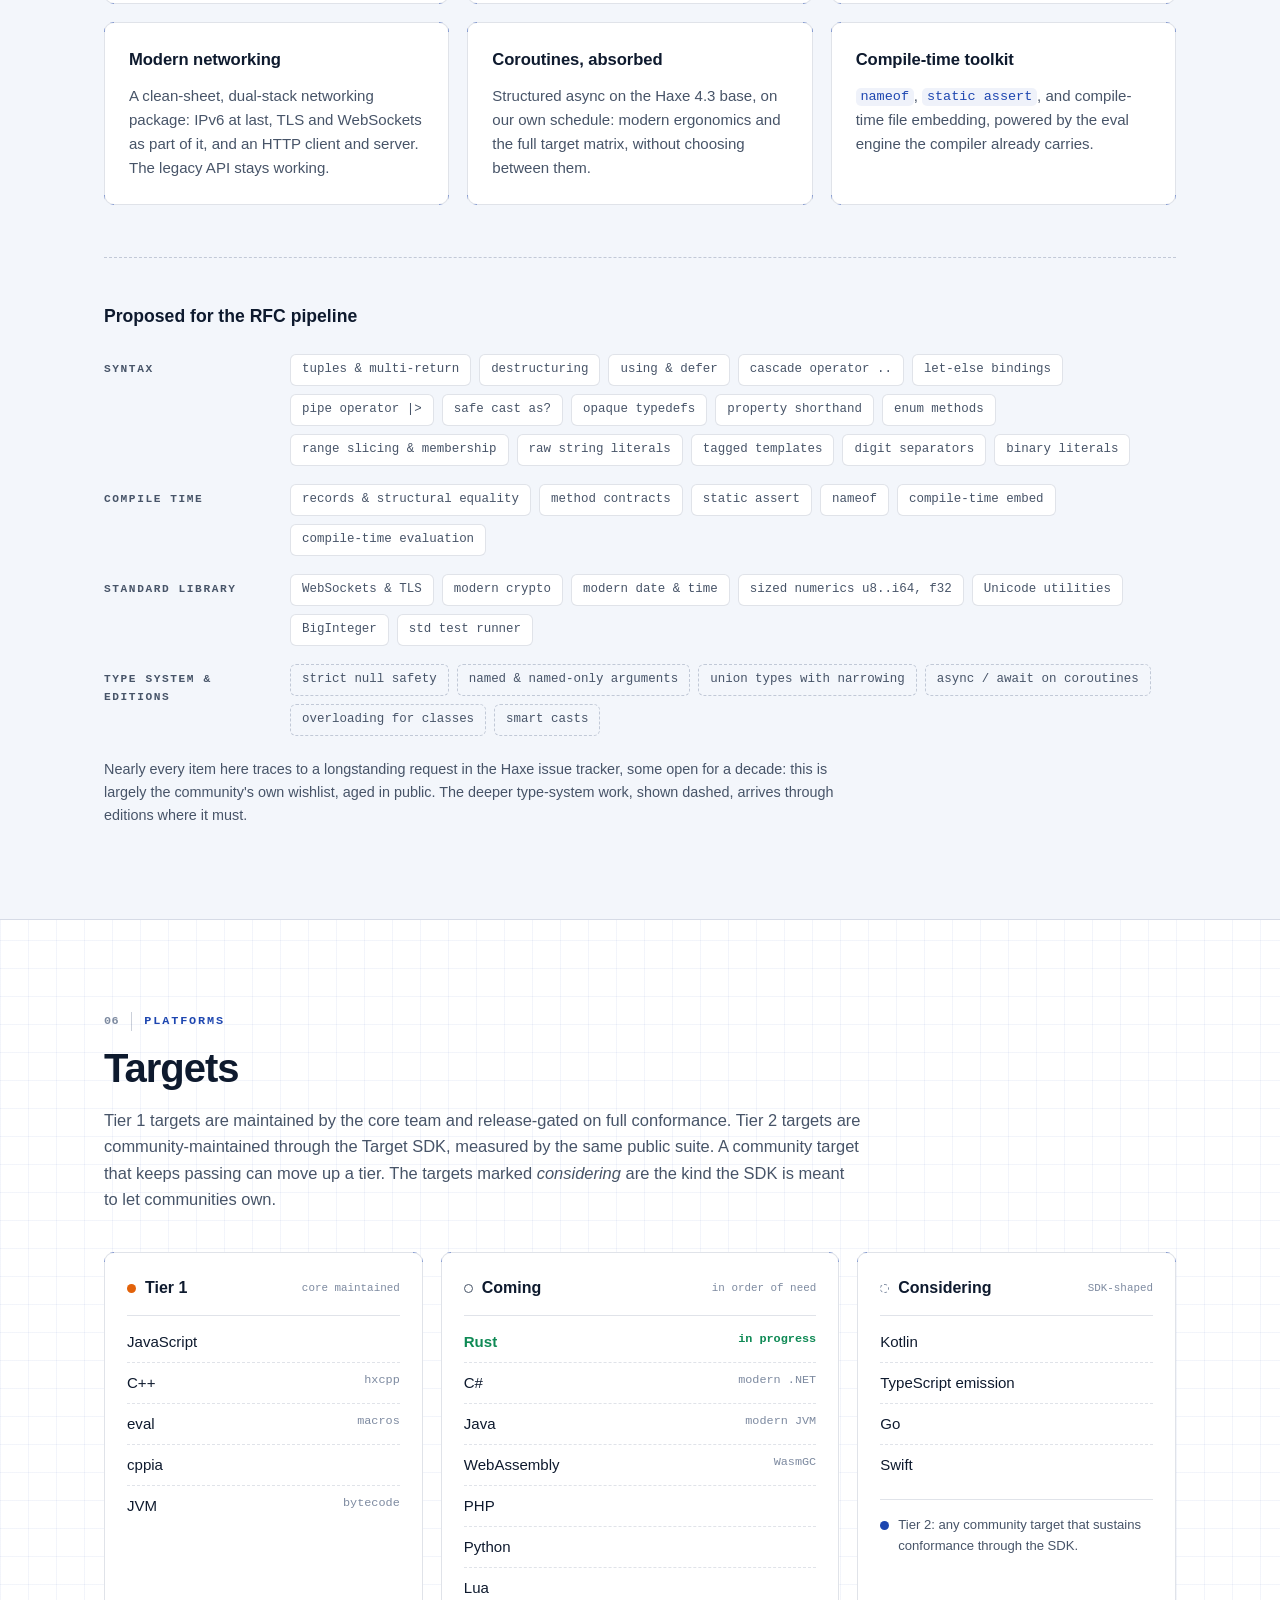
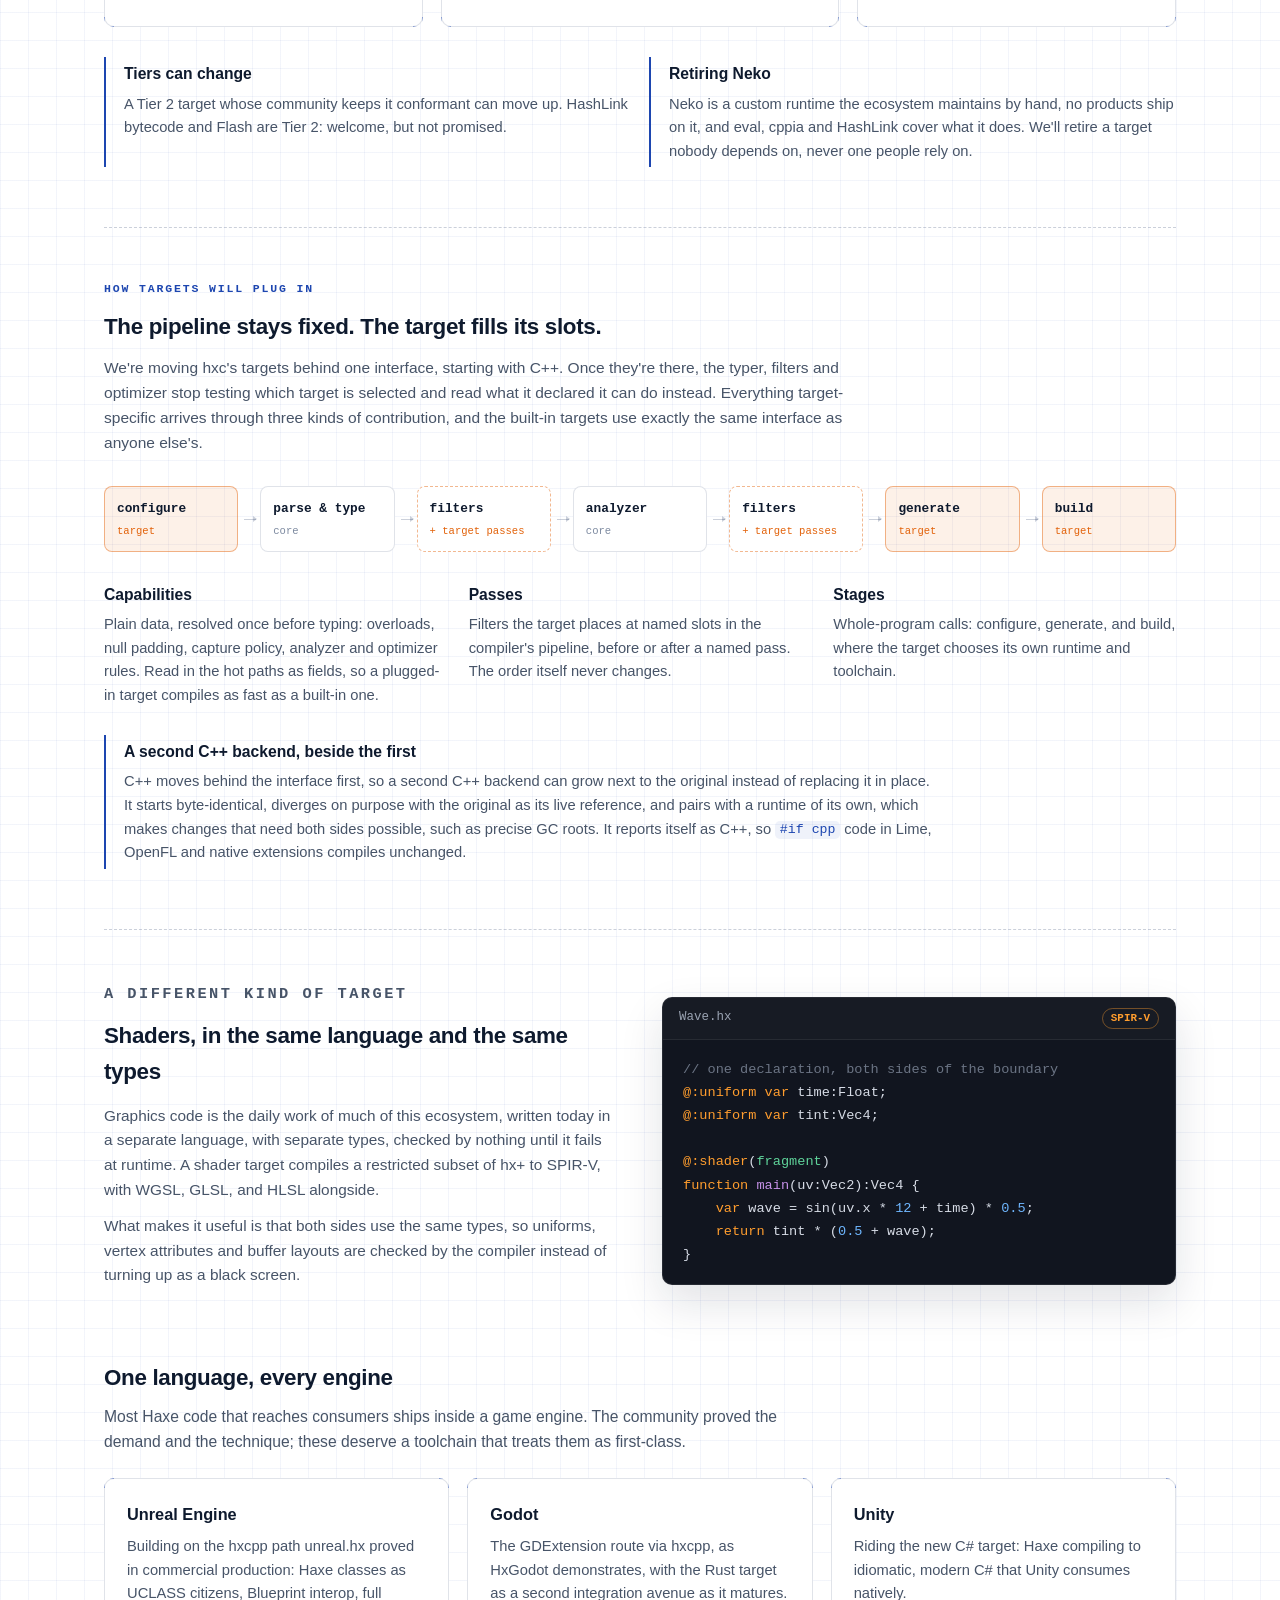
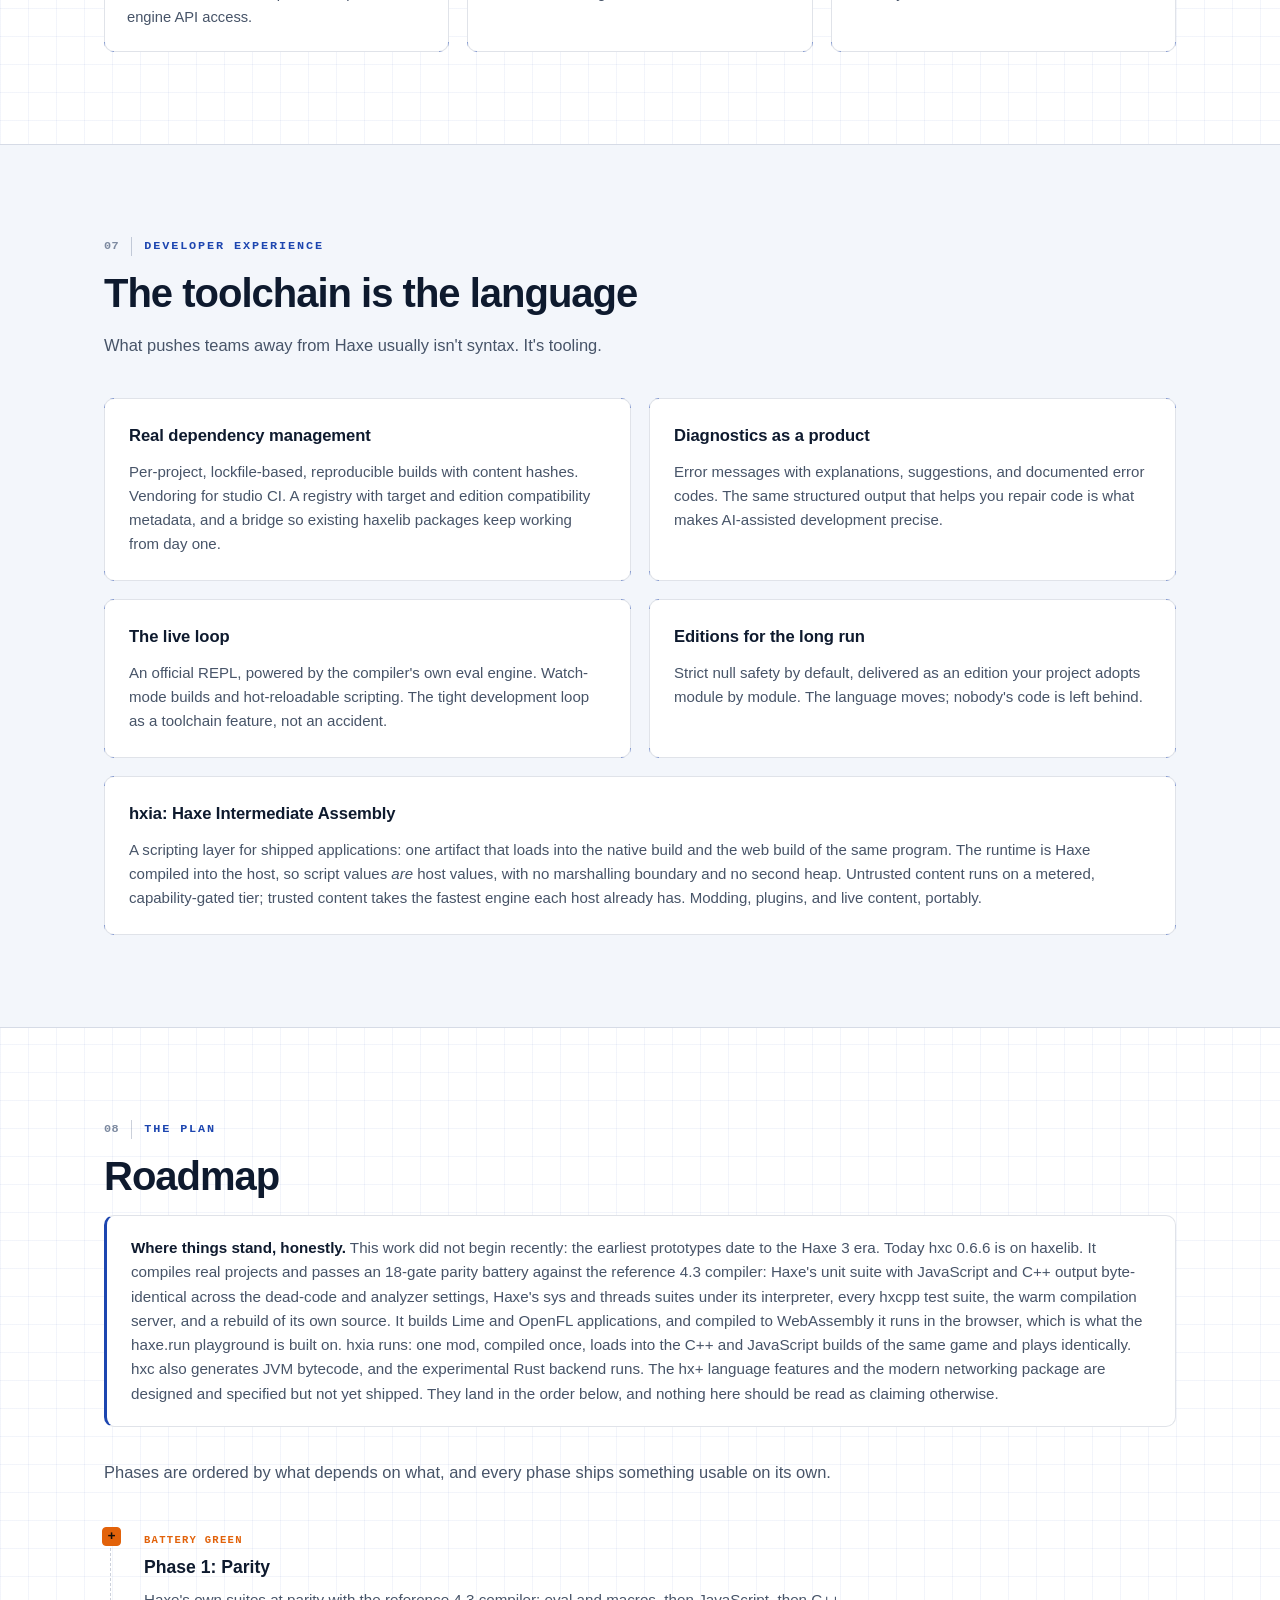
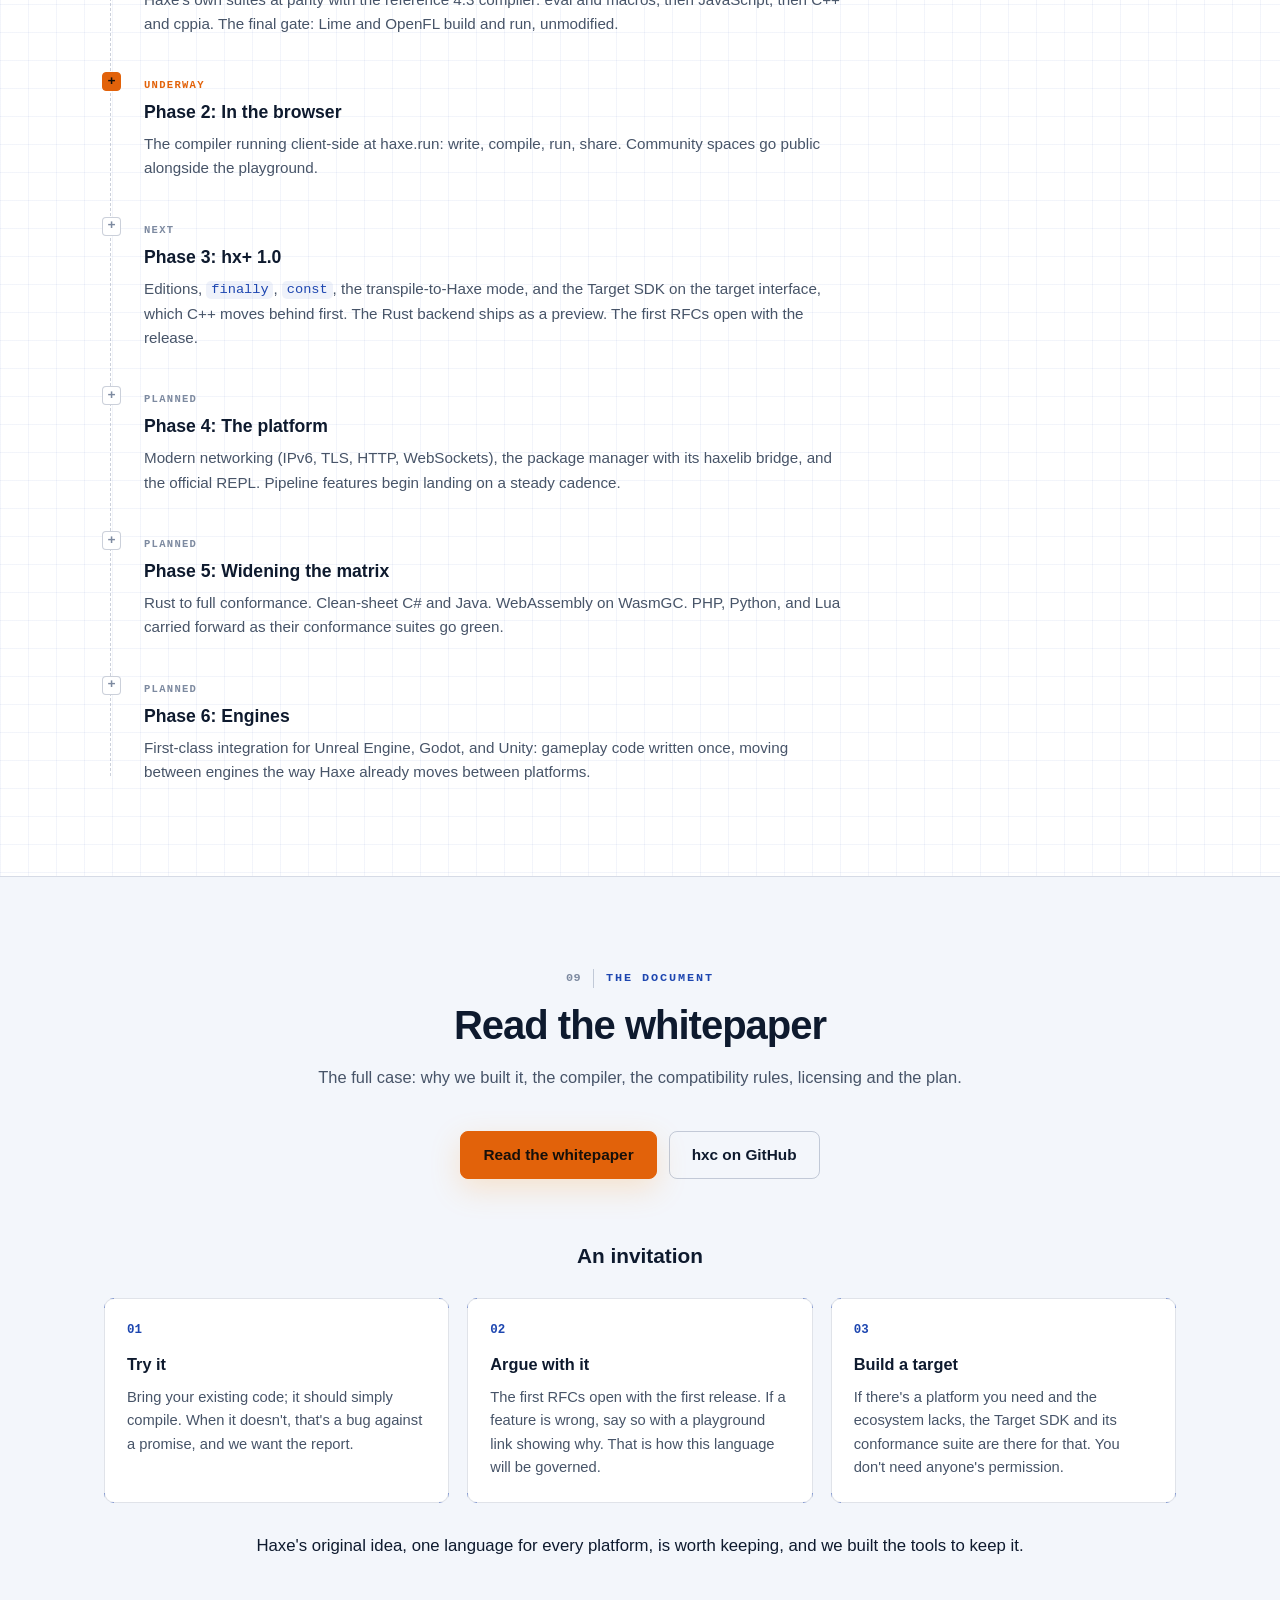
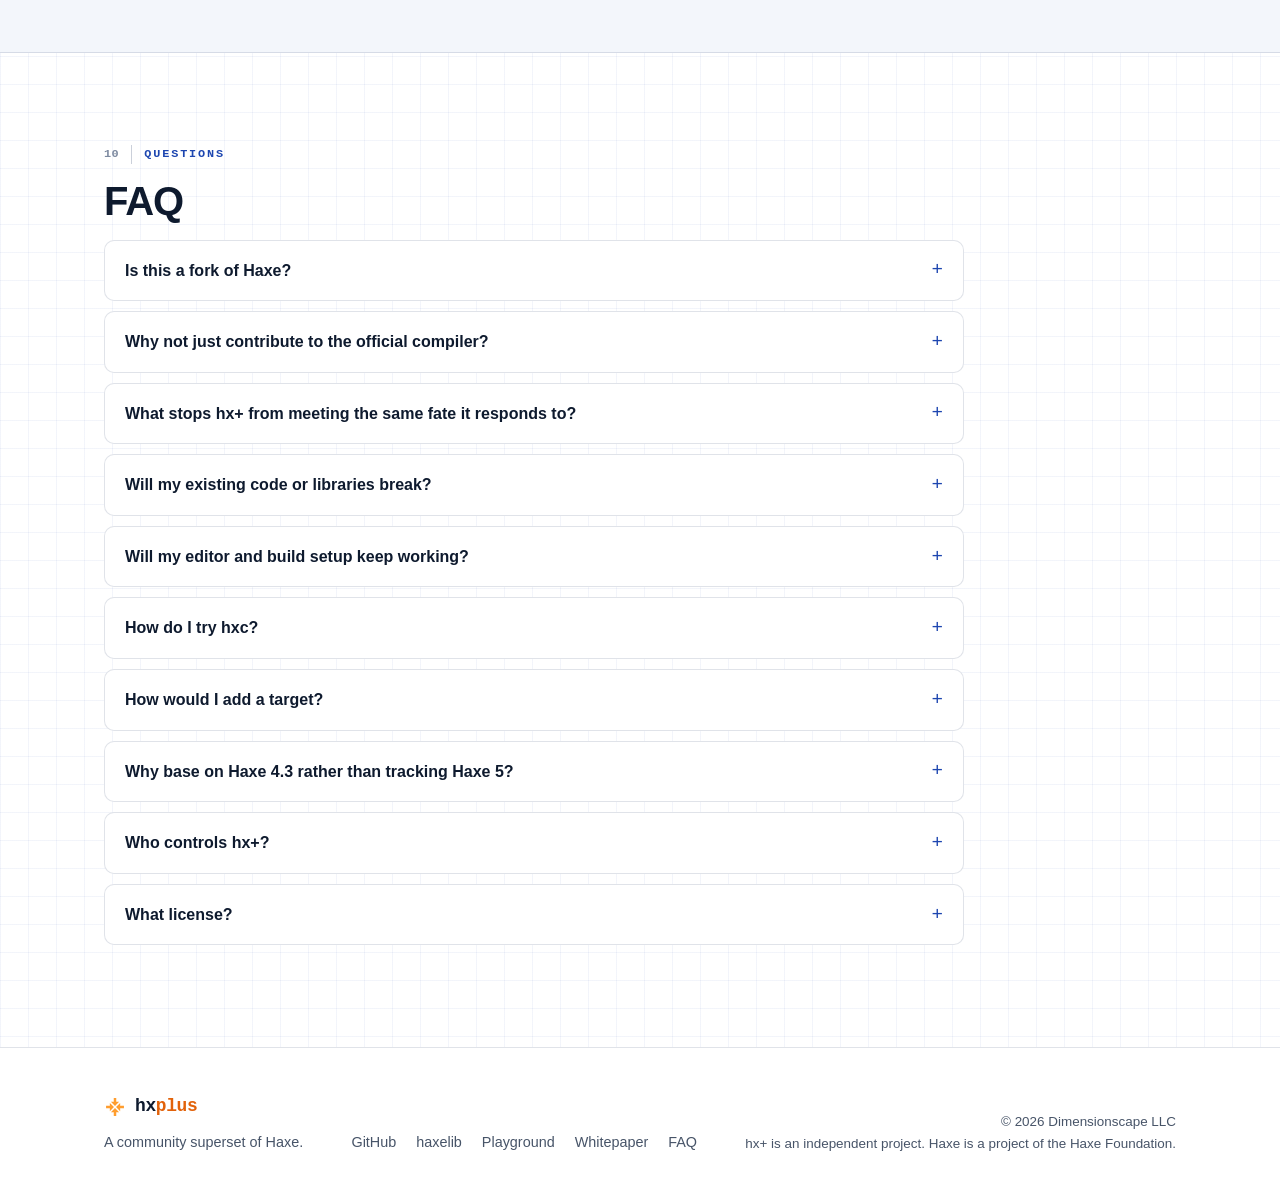
==== commit cf671b6d: "Link the haxe.run playground now that it's live" ====
--- a/index.html
+++ b/index.html
@@ -50,6 +50,7 @@
       <a href="#toolchain">Toolchain</a>
       <a href="#roadmap">Roadmap</a>
       <a href="#faq">FAQ</a>
+      <a class="nav-out" href="https://haxe.run">Playground <span aria-hidden="true">&#8599;</span></a>
       <a class="nav-out" href="https://github.com/dimensionscape/hxc">GitHub <span aria-hidden="true">&#8599;</span></a>
     </nav>
     <button class="theme-toggle" id="themeToggle" aria-label="Toggle theme"><span class="tt-sun">&#9728;</span><span class="tt-moon">&#9790;</span></button>
@@ -266,10 +267,10 @@
           same way.
         </p>
         <p class="section-lede section-lede-tight">
-          That's <strong>haxe.run</strong>, launching soon: the playground every hx+ proposal will ship with, so the community can argue about a feature by running it.
+          That's <strong>haxe.run</strong>, the playground every hx+ proposal will ship with, so the community can argue about a feature by running it.
         </p>
         <div class="cta-row">
-          <span class="btn btn-ghost" aria-disabled="true">Launching soon</span>
+          <a class="btn btn-primary" href="https://haxe.run">Open haxe.run</a>
         </div>
       </div>
 
@@ -749,8 +750,7 @@
         <p>Install it from haxelib with <code>haxelib install hxc</code>, then run
         <code>haxelib run hxc build.hxml</code> wherever you would run haxe. The package includes the
         compiler for Windows x64; on other platforms, build it from source (see
-        <a href="https://github.com/dimensionscape/hxc">GitHub</a>). A browser playground at haxe.run is coming, so you will be able
-        to try it with nothing installed.</p>
+        <a href="https://github.com/dimensionscape/hxc">GitHub</a>). Or try it with nothing installed at <a href="https://haxe.run">haxe.run</a>.</p>
       </details>
       <details>
         <summary>How would I add a target?</summary>
@@ -790,6 +790,7 @@
     <nav class="footer-links" aria-label="Elsewhere">
       <a href="https://github.com/dimensionscape/hxc">GitHub</a>
       <a href="https://lib.haxe.org/p/hxc/">haxelib</a>
+      <a href="https://haxe.run">Playground</a>
       <a href="whitepaper.html">Whitepaper</a>
       <a href="#faq">FAQ</a>
     </nav>
